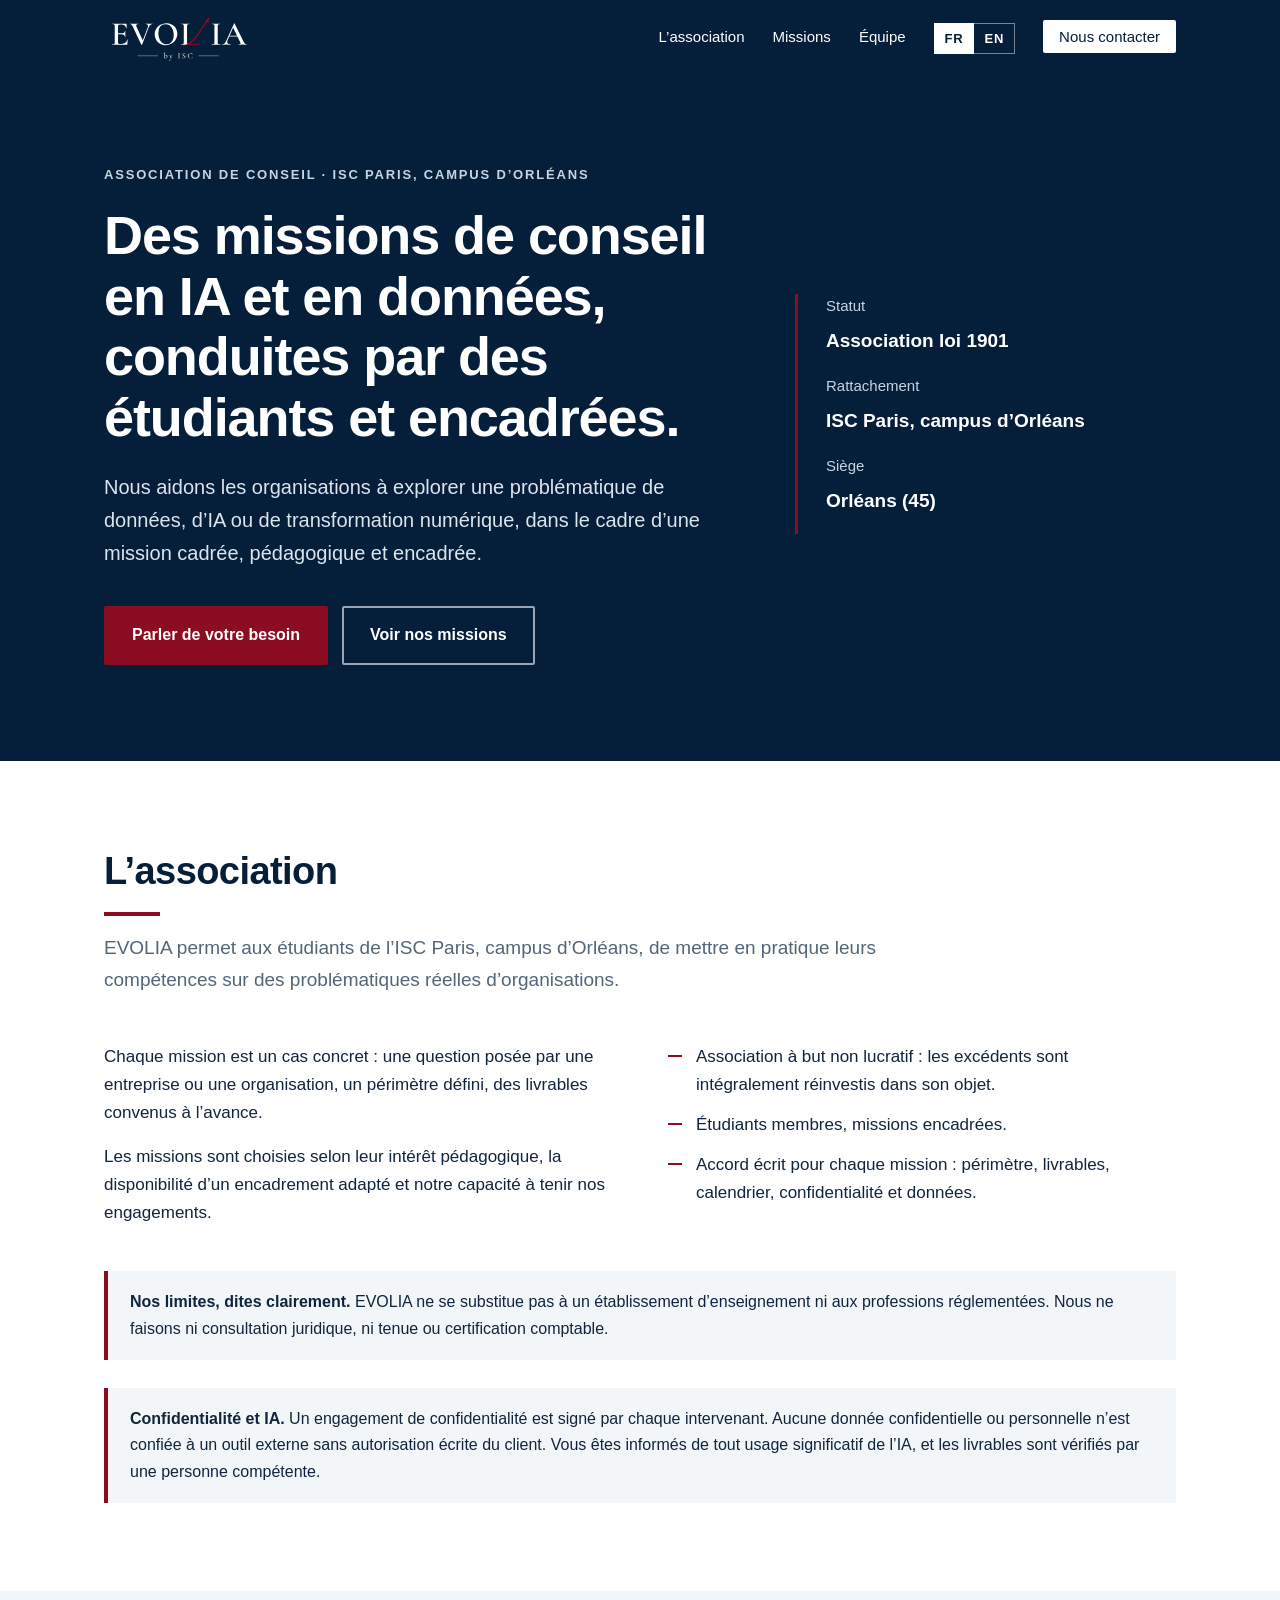
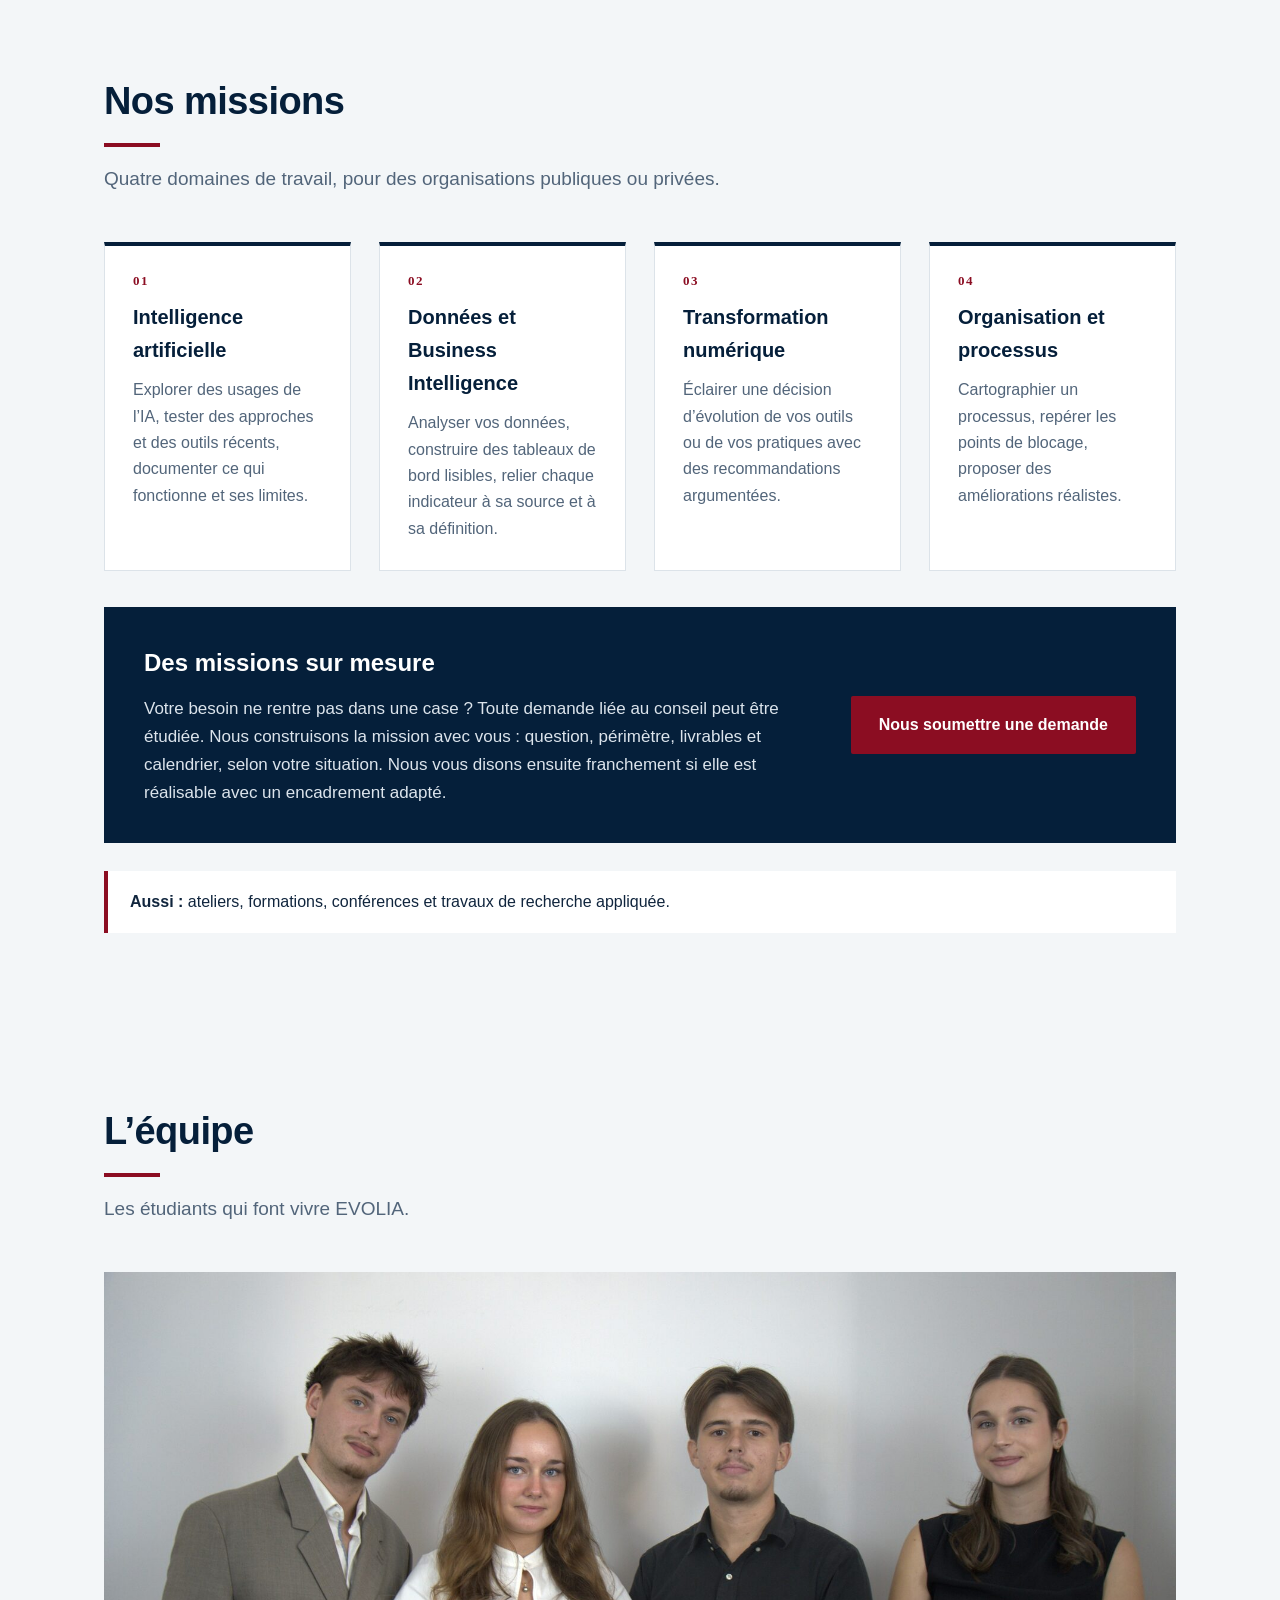
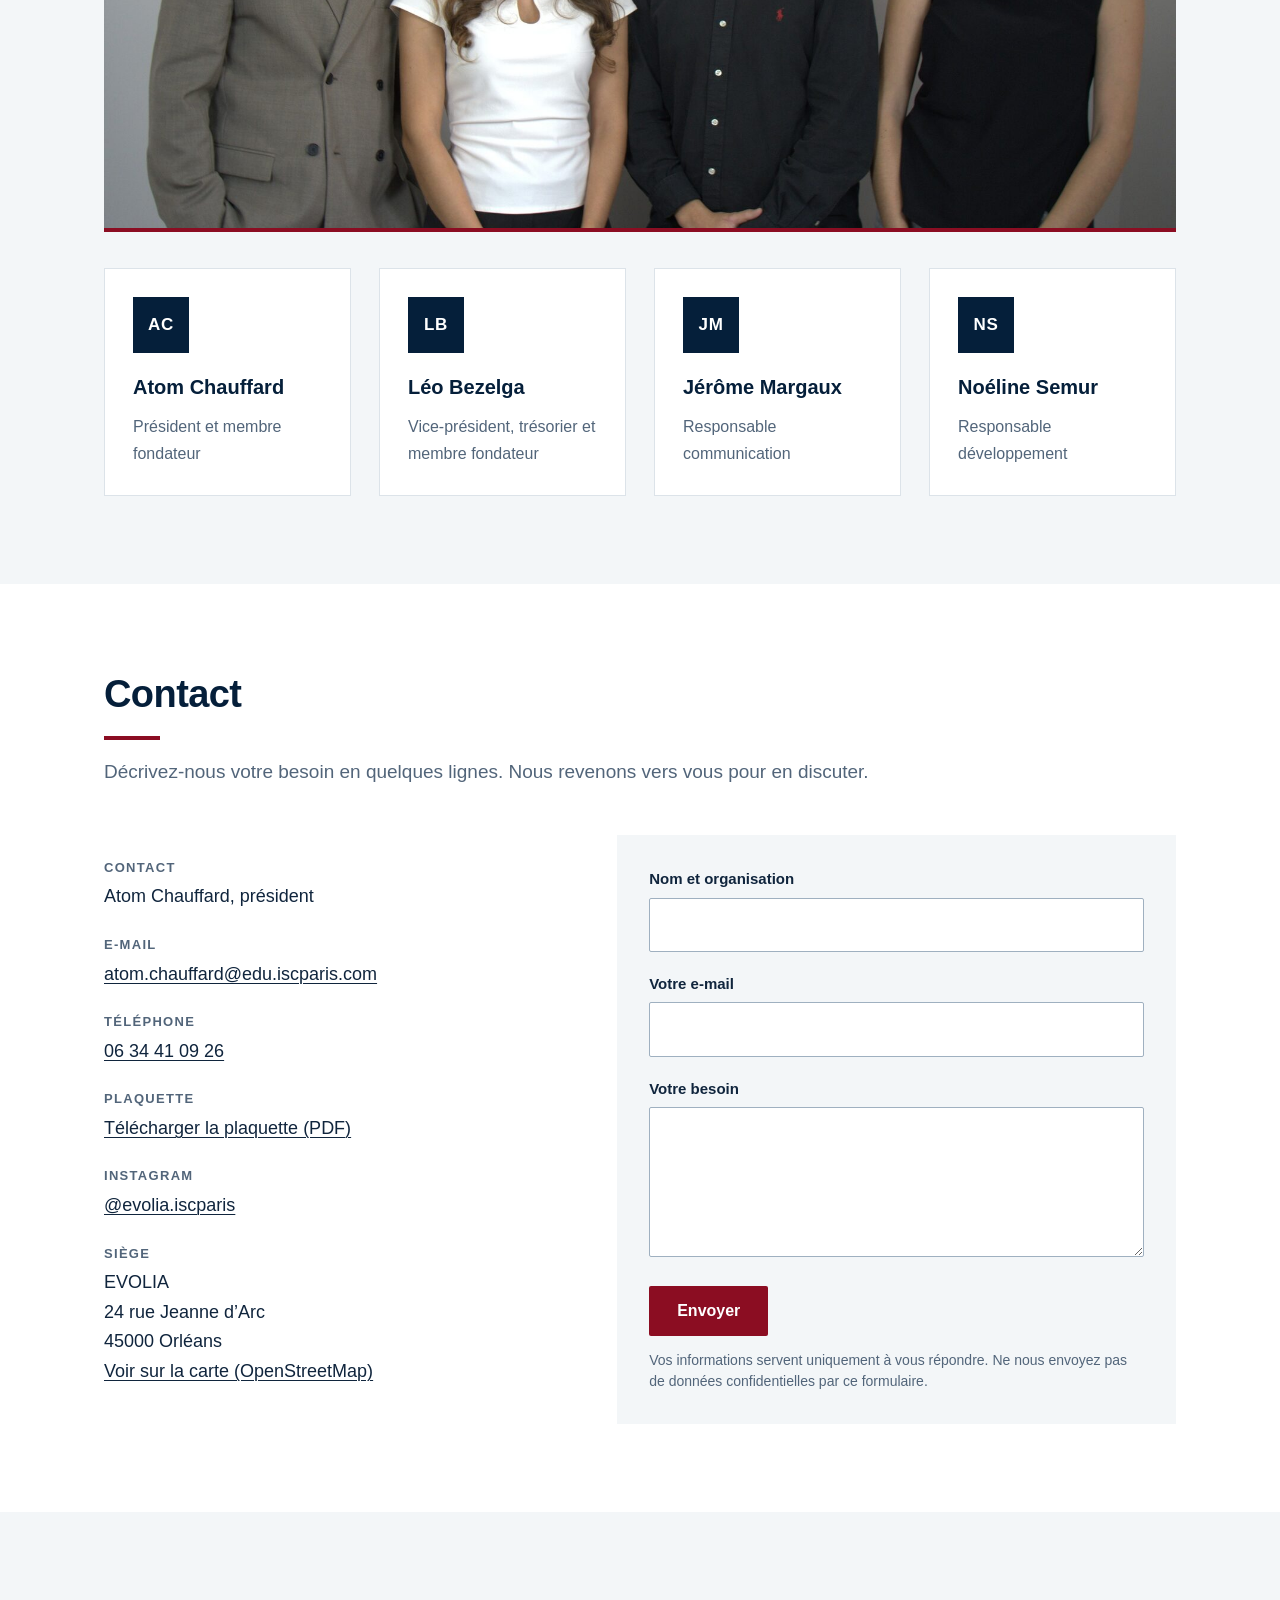
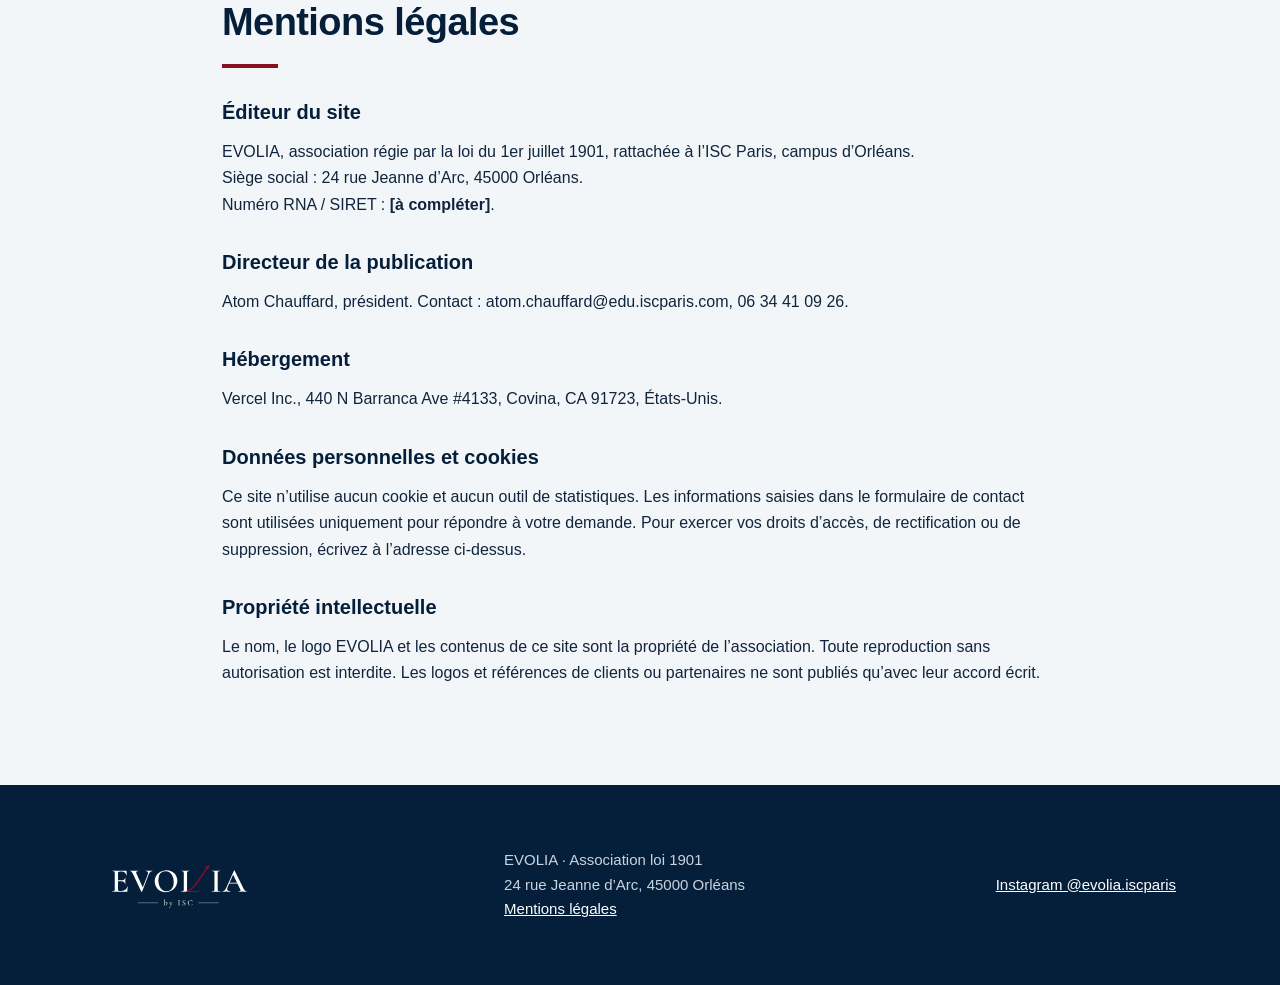
==== index.html @ 5d14e256 "Ajoute le site vitrine EVOLIA Co-Authored-By: Claude Sonnet 5.5 <noreply@anthropic.com> Claude-Sessi" ====
<!doctype html>
<html lang="fr">
<head>
<meta charset="utf-8">
<meta name="viewport" content="width=device-width,initial-scale=1">
<title>EVOLIA – Association de conseil étudiante, ISC Paris Orléans</title>
<meta name="description" content="EVOLIA est une association de l’ISC Paris, campus d’Orléans. Missions de conseil encadrées en intelligence artificielle, données, Business Intelligence et transformation numérique.">
<meta name="theme-color" content="#051F3A">
<meta property="og:title" content="EVOLIA – Conseil étudiant en IA et données">
<meta property="og:description" content="Des missions cadrées, pédagogiques et encadrées en IA, données et transformation numérique. ISC Paris, campus d’Orléans.">
<meta property="og:type" content="website">
<meta property="og:locale" content="fr_FR">
<meta property="og:image" content="assets/logo-evolia-fond-bleu.png">
<link rel="icon" href="assets/favicon.svg" type="image/svg+xml">
<link rel="preload" href="assets/fonts/InterVariable.woff2" as="font" type="font/woff2" crossorigin>
<link rel="stylesheet" href="style.css">
</head>
<body>
<a class="skip" href="#contenu">Aller au contenu</a>

<header class="top">
 <div class="wrap">
  <a href="#accueil" aria-label="EVOLIA, retour à l’accueil"><img src="assets/logo-evolia-fond-bleu.svg" alt="EVOLIA by ISC" width="114" height="54"></a>
  <button class="burger" aria-expanded="false" aria-controls="menu">Menu</button>
  <nav id="menu" aria-label="Navigation principale">
   <ul>
    <li><a href="#association"><span data-en="The association">L’association</span></a></li>
    <li><a href="#missions"><span data-en="Missions">Missions</span></a></li>
    <li><a href="#equipe"><span data-en="Team">Équipe</span></a></li>
    <li class="lang" role="group" aria-label="Langue / Language"><button type="button" data-lang="fr" aria-pressed="true">FR</button><button type="button" data-lang="en" aria-pressed="false">EN</button></li>
    <li><a href="#contact" class="cta"><span data-en="Contact us">Nous contacter</span></a></li>
   </ul>
  </nav>
 </div>
</header>

<main id="contenu">
<section class="hero" id="accueil">
 <div class="wrap">
  <div>
   <p class="eyebrow"><span data-en="Consulting association · ISC Paris, Orléans campus">Association de conseil · ISC Paris, campus d’Orléans</span></p>
   <h1><span data-en="Consulting missions in AI and data, carried out by supervised students.">Des missions de conseil en IA et en données, conduites par des étudiants et encadrées.</span></h1>
   <p class="lead"><span data-en="We help organisations explore a data, AI or digital transformation question through a clearly scoped, educational and supervised mission.">Nous aidons les organisations à explorer une problématique de données, d’IA ou de transformation numérique, dans le cadre d’une mission cadrée, pédagogique et encadrée.</span></p>
   <div class="btns">
    <a class="btn btn-r" href="#contact"><span data-en="Tell us about your need">Parler de votre besoin</span></a>
    <a class="btn btn-o" href="#missions"><span data-en="See our missions">Voir nos missions</span></a>
   </div>
  </div>
  <aside aria-label="En bref">
   <p><span data-en="Status">Statut</span></p><strong><span data-en="French non-profit (loi 1901)">Association loi 1901</span></strong>
   <p><span data-en="Affiliation">Rattachement</span></p><strong><span data-en="ISC Paris, Orléans campus">ISC Paris, campus d’Orléans</span></strong>
   <p><span data-en="Head office">Siège</span></p><strong><span data-en="Orléans, France">Orléans (45)</span></strong>
  </aside>
 </div>
</section>

<section id="association">
 <div class="wrap">
  <h2><span data-en="The association">L’association</span></h2>
  <p class="intro"><span data-en="EVOLIA lets students of ISC Paris, Orléans campus, put their skills to work on real organisational questions.">EVOLIA permet aux étudiants de l’ISC Paris, campus d’Orléans, de mettre en pratique leurs compétences sur des problématiques réelles d’organisations.</span></p>
  <div class="two">
   <div>
    <p><span data-en="Each mission is a real case: a question asked by a company or organisation, a defined scope, deliverables agreed in advance.">Chaque mission est un cas concret : une question posée par une entreprise ou une organisation, un périmètre défini, des livrables convenus à l’avance.</span></p>
    <p><span data-en="Missions are chosen for their educational value, the availability of suitable supervision and our ability to keep our commitments.">Les missions sont choisies selon leur intérêt pédagogique, la disponibilité d’un encadrement adapté et notre capacité à tenir nos engagements.</span></p>
   </div>
   <div>
    <ul class="check">
     <li><span data-en="Non-profit association: any surplus is fully reinvested in its purpose.">Association à but non lucratif : les excédents sont intégralement réinvestis dans son objet.</span></li>
     <li><span data-en="Student members, supervised missions.">Étudiants membres, missions encadrées.</span></li>
     <li><span data-en="A written agreement for each mission: scope, deliverables, schedule, confidentiality and data.">Accord écrit pour chaque mission : périmètre, livrables, calendrier, confidentialité et données.</span></li>
    </ul>
   </div>
  </div>
  <div class="note"><span data-en="&lt;strong&gt;Our limits, stated plainly.&lt;/strong&gt; EVOLIA does not replace an educational institution or any regulated profession. We provide no legal advice and no bookkeeping or accounting certification."><strong>Nos limites, dites clairement.</strong> EVOLIA ne se substitue pas à un établissement d’enseignement ni aux professions réglementées. Nous ne faisons ni consultation juridique, ni tenue ou certification comptable.</span></div>
  <div class="note"><span data-en="&lt;strong&gt;Confidentiality and AI.&lt;/strong&gt; Every team member signs a confidentiality agreement. No confidential or personal data is given to an external tool without the client’s written authorisation. You are told of any significant use of AI, and deliverables are checked by a competent person."><strong>Confidentialité et IA.</strong> Un engagement de confidentialité est signé par chaque intervenant. Aucune donnée confidentielle ou personnelle n’est confiée à un outil externe sans autorisation écrite du client. Vous êtes informés de tout usage significatif de l’IA, et les livrables sont vérifiés par une personne compétente.</span></div>
 </div>
</section>

<section class="pale" id="missions">
 <div class="wrap">
  <h2><span data-en="Our missions">Nos missions</span></h2>
  <p class="intro"><span data-en="Four areas of work, for public or private organisations.">Quatre domaines de travail, pour des organisations publiques ou privées.</span></p>
  <div class="cols">
   <article class="card"><span class="num">01</span><h3><span data-en="Artificial intelligence">Intelligence artificielle</span></h3><p><span data-en="Explore uses of AI, test recent approaches and tools, document what works and where its limits are.">Explorer des usages de l’IA, tester des approches et des outils récents, documenter ce qui fonctionne et ses limites.</span></p></article>
   <article class="card"><span class="num">02</span><h3><span data-en="Data and Business Intelligence">Données et Business Intelligence</span></h3><p><span data-en="Analyse your data, build readable dashboards, link each indicator to its source and definition.">Analyser vos données, construire des tableaux de bord lisibles, relier chaque indicateur à sa source et à sa définition.</span></p></article>
   <article class="card"><span class="num">03</span><h3><span data-en="Digital transformation">Transformation numérique</span></h3><p><span data-en="Inform a decision about changing your tools or practices with reasoned recommendations.">Éclairer une décision d’évolution de vos outils ou de vos pratiques avec des recommandations argumentées.</span></p></article>
   <article class="card"><span class="num">04</span><h3><span data-en="Organisation and processes">Organisation et processus</span></h3><p><span data-en="Map a process, spot bottlenecks, propose realistic improvements.">Cartographier un processus, repérer les points de blocage, proposer des améliorations réalistes.</span></p></article>
  </div>
  <div class="custom"><h3><span data-en="Tailor-made missions">Des missions sur mesure</span></h3><p><span data-en="Your need does not fit a category? Any consulting-related request can be considered. We build the mission with you: question, scope, deliverables and schedule, to suit your situation. We then tell you plainly whether it can be done with suitable supervision.">Votre besoin ne rentre pas dans une case ? Toute demande liée au conseil peut être étudiée. Nous construisons la mission avec vous : question, périmètre, livrables et calendrier, selon votre situation. Nous vous disons ensuite franchement si elle est réalisable avec un encadrement adapté.</span></p><a class="btn btn-r" href="#contact"><span data-en="Submit a request">Nous soumettre une demande</span></a></div>
  <div class="note"><span data-en="&lt;strong&gt;Also:&lt;/strong&gt; workshops, training, talks and applied research."><strong>Aussi :</strong> ateliers, formations, conférences et travaux de recherche appliquée.</span></div>
 </div>
</section>

<section class="pale" id="equipe">
 <div class="wrap">
  <h2><span data-en="The team">L’équipe</span></h2>
  <p class="intro"><span data-en="The students who run EVOLIA.">Les étudiants qui font vivre EVOLIA.</span></p>
  <figure class="photo"><img src="assets/equipe-evolia.jpg" width="1800" height="1202" loading="lazy" alt="Les quatre membres de l’équipe EVOLIA posant côte à côte devant un mur clair" data-alt-en="The four members of the EVOLIA team standing side by side in front of a light wall"></figure>
  <div class="team">
   <div class="person"><div class="ini" aria-hidden="true">AC</div><h3>Atom Chauffard</h3><p><span data-en="President and founding member">Président et membre fondateur</span></p></div>
   <div class="person"><div class="ini" aria-hidden="true">LB</div><h3>Léo Bezelga</h3><p><span data-en="Vice-president, treasurer and founding member">Vice-président, trésorier et membre fondateur</span></p></div>
   <div class="person"><div class="ini" aria-hidden="true">JM</div><h3>Jérôme Margaux</h3><p><span data-en="Head of communication">Responsable communication</span></p></div>
   <div class="person"><div class="ini" aria-hidden="true">NS</div><h3>Noéline Semur</h3><p><span data-en="Head of development">Responsable développement</span></p></div>
  </div>
 </div>
</section>

<section id="contact">
 <div class="wrap">
  <h2>Contact</h2>
  <p class="intro"><span data-en="Describe your need in a few lines. We will get back to you to discuss it.">Décrivez-nous votre besoin en quelques lignes. Nous revenons vers vous pour en discuter.</span></p>
  <div class="contact">
   <div>
    <dl class="coord">
     <dt>Contact</dt><dd><span data-en="Atom Chauffard, president">Atom Chauffard, président</span></dd>
     <dt><span data-en="Email">E-mail</span></dt><dd><a href="mailto:atom.chauffard@edu.iscparis.com">atom.chauffard@edu.iscparis.com</a></dd>
     <dt><span data-en="Phone">Téléphone</span></dt><dd><a href="tel:+33634410926">06 34 41 09 26</a></dd>
     <dt><span data-en="Brochure">Plaquette</span></dt><dd><a href="plaquette/EVOLIA_Plaquette_v01.pdf" class="pdf" download><span data-en="Download the brochure (PDF)">Télécharger la plaquette (PDF)</span></a></dd>
     <dt>Instagram</dt><dd><a href="https://www.instagram.com/evolia.iscparis" rel="noopener" target="_blank">@evolia.iscparis</a></dd>
     <dt><span data-en="Head office">Siège</span></dt><dd>EVOLIA<br>24 rue Jeanne d’Arc<br>45000 Orléans<br><a href="https://www.openstreetmap.org/search?query=24%20rue%20Jeanne%20d%27Arc%2C%2045000%20Orl%C3%A9ans" rel="noopener" target="_blank"><span data-en="See on the map (OpenStreetMap)">Voir sur la carte (OpenStreetMap)</span></a></dd>
    </dl>
   </div>
   <form id="form" action="mailto:atom.chauffard@edu.iscparis.com" method="post" enctype="text/plain">
    <label for="nom"><span data-en="Name and organisation">Nom et organisation</span></label>
    <input id="nom" name="nom" autocomplete="name" required>
    <label for="mail"><span data-en="Your email">Votre e-mail</span></label>
    <input id="mail" name="email" type="email" autocomplete="email" required>
    <label for="msg"><span data-en="Your need">Votre besoin</span></label>
    <textarea id="msg" name="message" required></textarea>
    <div class="hp" aria-hidden="true"><label>Ne pas remplir<input name="site" tabindex="-1" autocomplete="off"></label></div>
    <button class="btn btn-r" type="submit"><span data-en="Send">Envoyer</span></button>
    <small><span data-en="Your details are used only to reply to you. Please do not send confidential data through this form.">Vos informations servent uniquement à vous répondre. Ne nous envoyez pas de données confidentielles par ce formulaire.</span></small>
    <p class="ok" id="ok" role="status"><span data-en="Your email app opens with the message ready to send. If nothing opens, write to us at atom.chauffard@edu.iscparis.com.">Votre application de messagerie s’ouvre avec le message prêt à envoyer. Si rien ne s’ouvre, écrivez-nous à atom.chauffard@edu.iscparis.com.</span></p>
   </form>
  </div>
 </div>
</section>

<section class="pale" id="mentions">
 <div class="wrap legal">
  <h2><span data-en="Legal notice">Mentions légales</span></h2>
  <h3><span data-en="Site publisher">Éditeur du site</span></h3>
  <p><span data-en="EVOLIA, an association governed by the French law of 1 July 1901, affiliated with ISC Paris, Orléans campus.&lt;br&gt;Registered office: 24 rue Jeanne d’Arc, 45000 Orléans, France.&lt;br&gt;RNA / SIRET number: &lt;strong&gt;[to be completed]&lt;/strong&gt;.">EVOLIA, association régie par la loi du 1er juillet 1901, rattachée à l’ISC Paris, campus d’Orléans.<br>Siège social : 24 rue Jeanne d’Arc, 45000 Orléans.<br>Numéro RNA / SIRET : <strong>[à compléter]</strong>.</span></p>
  <h3><span data-en="Publication director">Directeur de la publication</span></h3>
  <p><span data-en="Atom Chauffard, president. Contact: atom.chauffard@edu.iscparis.com, +33 6 34 41 09 26.">Atom Chauffard, président. Contact : atom.chauffard@edu.iscparis.com, 06 34 41 09 26.</span></p>
  <h3><span data-en="Hosting">Hébergement</span></h3>
  <p><span data-en="Vercel Inc., 440 N Barranca Ave #4133, Covina, CA 91723, USA.">Vercel Inc., 440 N Barranca Ave #4133, Covina, CA 91723, États-Unis.</span></p>
  <h3><span data-en="Personal data and cookies">Données personnelles et cookies</span></h3>
  <p><span data-en="This site uses no cookies and no analytics. Information entered in the contact form is used only to answer your request. To exercise your rights of access, rectification or deletion, write to the address above.">Ce site n’utilise aucun cookie et aucun outil de statistiques. Les informations saisies dans le formulaire de contact sont utilisées uniquement pour répondre à votre demande. Pour exercer vos droits d’accès, de rectification ou de suppression, écrivez à l’adresse ci-dessus.</span></p>
  <h3><span data-en="Intellectual property">Propriété intellectuelle</span></h3>
  <p><span data-en="The EVOLIA name, logo and the content of this site belong to the association. Reproduction without permission is prohibited. Client or partner logos and references are published only with their written consent.">Le nom, le logo EVOLIA et les contenus de ce site sont la propriété de l’association. Toute reproduction sans autorisation est interdite. Les logos et références de clients ou partenaires ne sont publiés qu’avec leur accord écrit.</span></p>
 </div>
</section>
</main>

<footer>
 <div class="wrap">
  <img src="assets/logo-evolia-fond-bleu.svg" alt="EVOLIA by ISC" width="114" height="54">
  <p><span data-en="EVOLIA · Non-profit association (loi 1901)&lt;br&gt;24 rue Jeanne d’Arc, 45000 Orléans, France&lt;br&gt;&lt;a href=&quot;#mentions&quot;&gt;Legal notice&lt;/a&gt;">EVOLIA · Association loi 1901<br>24 rue Jeanne d’Arc, 45000 Orléans<br><a href="#mentions"><span data-en="Legal notice">Mentions légales</span></a></span></p>
  <p><a href="https://www.instagram.com/evolia.iscparis" rel="noopener" target="_blank">Instagram @evolia.iscparis</a></p>
 </div>
</footer>

<script>
(function(){
 var lang='fr';
 var T={fr:{title:'EVOLIA – Association de conseil étudiante, ISC Paris Orléans',desc:'EVOLIA est une association de l’ISC Paris, campus d’Orléans. Missions de conseil encadrées en intelligence artificielle, données, Business Intelligence et transformation numérique.',nav:'Navigation principale',home:'EVOLIA, retour à l’accueil',skip:'Aller au contenu'},
  en:{title:'EVOLIA – Student consulting association, ISC Paris Orléans',desc:'EVOLIA is an association of ISC Paris, Orléans campus. Supervised consulting missions in artificial intelligence, data, Business Intelligence and digital transformation.',nav:'Main navigation',home:'EVOLIA, back to top',skip:'Skip to content'}};
 function setLang(l){
  lang=l;
  document.documentElement.lang=l;
  document.querySelectorAll('[data-en]').forEach(function(el){
   if(el.dataset.fr===undefined)el.dataset.fr=el.innerHTML;
   el.innerHTML=l==='en'?el.dataset.en:el.dataset.fr;
  });
  document.querySelectorAll('img[data-alt-en]').forEach(function(im){if(im.dataset.altFr===undefined)im.dataset.altFr=im.alt;im.alt=l==='en'?im.dataset.altEn:im.dataset.altFr});
  var t=T[l];
  document.title=t.title;
  var m=document.querySelector('meta[name=description]');if(m)m.setAttribute('content',t.desc);
  document.getElementById('menu').setAttribute('aria-label',t.nav);
  document.querySelector('header.top > .wrap > a').setAttribute('aria-label',t.home);
  document.querySelector('.skip').textContent=t.skip;
  document.querySelectorAll('.lang button').forEach(function(x){x.setAttribute('aria-pressed',x.dataset.lang===l)});
  try{localStorage.setItem('evolia-lang',l)}catch(e){}
 }
 document.querySelector('.lang').addEventListener('click',function(e){var l=e.target.dataset&&e.target.dataset.lang;if(l)setLang(l)});
 var saved=null;try{saved=localStorage.getItem('evolia-lang')}catch(e){}
 if(saved==='en')setLang('en');
 var b=document.querySelector('.burger'),n=document.getElementById('menu');
 b.addEventListener('click',function(){var o=n.classList.toggle('open');b.setAttribute('aria-expanded',o)});
 n.addEventListener('click',function(e){if(e.target.tagName==='A'){n.classList.remove('open');b.setAttribute('aria-expanded','false')}});
 var f=document.getElementById('form');
 f.addEventListener('submit',function(e){
  e.preventDefault();
  if(f.site.value)return;
  var s=(lang==='en'?'Contact from the EVOLIA website – ':'Contact depuis le site EVOLIA – ')+f.nom.value;
  var body=f.message.value+'\n\n'+f.nom.value+'\n'+f.email.value;
  location.href='mailto:atom.chauffard@edu.iscparis.com?subject='+encodeURIComponent(s)+'&body='+encodeURIComponent(body);
  document.getElementById('ok').style.display='block';
 });
})();
</script>
</body>
</html>
---- style.css ----
@font-face{font-family:"Inter";src:url("assets/fonts/InterVariable.woff2") format("woff2");font-weight:100 900;font-display:swap}
:root{--nuit:#051F3A;--rouge:#8B0D22;--encre:#10253D;--ardoise:#52657A;--pale:#F3F6F8;--blanc:#fff;--max:1120px}
*{box-sizing:border-box}
html{scroll-behavior:smooth;scroll-padding-top:84px}
body{margin:0;font:400 17px/1.65 "Inter",Arial,Helvetica,sans-serif;color:var(--encre);background:var(--blanc)}
img{max-width:100%;display:block}
a{color:inherit}
.wrap{max-width:var(--max);margin:0 auto;padding:0 24px}
.skip{position:absolute;left:-999px;top:8px;background:var(--blanc);color:var(--nuit);padding:8px 14px;z-index:99}
.skip:focus{left:8px}
:focus-visible{outline:3px solid var(--rouge);outline-offset:3px}
/* header */
header.top{position:sticky;top:0;z-index:20;background:var(--nuit);color:var(--blanc)}
header.top .wrap{display:flex;align-items:center;justify-content:space-between;height:76px}
header.top img{height:54px;width:auto}
nav ul{display:flex;gap:28px;list-style:none;margin:0;padding:0}
nav a{text-decoration:none;font-size:15px;font-weight:500;padding:6px 0;border-bottom:2px solid transparent}
nav a:hover{border-color:var(--blanc)}
nav a.cta{background:var(--blanc);color:var(--nuit);padding:8px 16px;border-radius:2px;border:0}
nav a.cta:hover{background:var(--pale)}
.burger{display:none;background:none;border:1px solid rgba(255,255,255,.5);color:var(--blanc);padding:8px 12px;font:inherit;font-size:14px;cursor:pointer}
/* hero */
.hero{background:var(--nuit);color:var(--blanc);padding:88px 0 96px}
.hero .wrap{display:grid;grid-template-columns:1.25fr .75fr;gap:56px;align-items:center}
.eyebrow{font-size:13px;font-weight:600;letter-spacing:.14em;text-transform:uppercase;color:#C9D4E0;margin:0 0 20px}
h1{font-size:clamp(34px,5vw,54px);line-height:1.12;margin:0 0 24px;font-weight:700;letter-spacing:-.02em}
.hero p.lead{font-size:20px;color:#DCE4EC;max-width:36em;margin:0 0 36px}
.btns{display:flex;gap:14px;flex-wrap:wrap}
.btn{display:inline-block;padding:14px 26px;font-weight:600;text-decoration:none;border-radius:2px;border:2px solid transparent;font-size:16px;cursor:pointer;font-family:inherit}
.btn-r{background:var(--rouge);color:var(--blanc)}
.btn-r:hover{background:#6F0A1B}
.btn-o{border-color:rgba(255,255,255,.6);color:var(--blanc)}
.btn-o:hover{background:rgba(255,255,255,.1)}
.hero aside{border-left:3px solid var(--rouge);padding-left:28px}
.hero aside p{margin:0 0 6px;color:#C9D4E0;font-size:15px}
.hero aside strong{display:block;font-size:19px;font-weight:600;margin-bottom:18px;color:var(--blanc)}
/* sections */
section{padding:88px 0}
section.pale{background:var(--pale)}
h2{font-size:clamp(28px,3.6vw,38px);line-height:1.2;margin:0 0 16px;color:var(--nuit);letter-spacing:-.015em}
h2::after{content:"";display:block;width:56px;height:4px;background:var(--rouge);margin-top:18px}
.intro{max-width:44em;color:var(--ardoise);font-size:19px;margin:0 0 48px}
h3{font-size:20px;margin:0 0 10px;color:var(--nuit)}
.cols{display:grid;grid-template-columns:repeat(auto-fit,minmax(250px,1fr));gap:28px}
.card{background:var(--blanc);border:1px solid #DCE3E9;border-top:4px solid var(--nuit);padding:28px}
.card p{margin:0;color:var(--ardoise);font-size:16px}
.num{font:600 13px/1 "Inter";letter-spacing:.12em;color:var(--rouge);margin-bottom:14px;display:block}
.two{display:grid;grid-template-columns:1fr 1fr;gap:56px}
.two p{margin:0 0 16px}
ul.check{list-style:none;padding:0;margin:0}
ul.check li{padding:0 0 12px 28px;position:relative}
ul.check li::before{content:"";position:absolute;left:0;top:.7em;width:14px;height:2px;background:var(--rouge)}
.note{border-left:4px solid var(--rouge);background:var(--pale);padding:18px 22px;margin-top:28px;font-size:16px}
section.pale .note{background:var(--blanc)}
/* méthode */
ol.steps{list-style:none;counter-reset:s;margin:0;padding:0;display:grid;grid-template-columns:repeat(auto-fit,minmax(220px,1fr));gap:0;border-top:2px solid var(--nuit)}
ol.steps li{counter-increment:s;padding:26px 24px 8px 0}
ol.steps li::before{content:"0" counter(s);display:block;font-weight:700;font-size:15px;color:var(--rouge);margin-bottom:10px}
ol.steps p{margin:0;color:var(--ardoise);font-size:16px}
/* équipe */
.team{display:grid;grid-template-columns:repeat(auto-fit,minmax(220px,1fr));gap:28px}
.person{border:1px solid #DCE3E9;background:var(--blanc);padding:28px}
.person .ini{width:56px;height:56px;background:var(--nuit);color:var(--blanc);display:grid;place-items:center;font-weight:600;letter-spacing:.04em;margin-bottom:18px}
.person p{margin:0;color:var(--ardoise);font-size:16px}
/* contact */
.contact{display:grid;grid-template-columns:.9fr 1.1fr;gap:56px}
dl.coord{margin:0}
dl.coord dt{font-size:13px;font-weight:600;letter-spacing:.1em;text-transform:uppercase;color:var(--ardoise);margin-top:22px}
dl.coord dd{margin:4px 0 0;font-size:18px}
dl.coord a{text-decoration-thickness:1px;text-underline-offset:3px}
form{background:var(--pale);padding:32px}
label{display:block;font-weight:600;font-size:15px;margin:0 0 6px}
input,textarea{width:100%;font:inherit;padding:12px 14px;border:1px solid #9FB0C0;border-radius:2px;background:var(--blanc);color:var(--encre);margin-bottom:20px}
textarea{min-height:150px;resize:vertical}
.hp{position:absolute;left:-9999px}
form small{display:block;color:var(--ardoise);font-size:14px;margin-top:14px;line-height:1.5}
.ok{display:none;margin-top:16px;padding:14px 18px;border-left:4px solid var(--nuit);background:var(--blanc)}
/* footer */
footer{background:var(--nuit);color:#C9D4E0;padding:48px 0;font-size:15px}
footer .wrap{display:flex;gap:32px;justify-content:space-between;flex-wrap:wrap;align-items:center}
footer img{height:54px;width:auto}
footer a{color:var(--blanc)}
/* mentions */
.legal{max-width:52em}
.legal h3{margin-top:28px}
.legal p{margin:0 0 10px;color:var(--encre);font-size:16px}
@media (max-width:860px){
 .hero .wrap,.two,.contact{grid-template-columns:1fr;gap:36px}
 .burger{display:block}
 nav{position:absolute;left:0;right:0;top:76px;background:var(--nuit);display:none;padding:12px 24px 24px}
 nav.open{display:block}
 nav ul{flex-direction:column;gap:6px}
 nav a{display:block;padding:10px 0}
 section{padding:64px 0}.hero{padding:56px 0 64px}
}
@media (prefers-reduced-motion:reduce){html{scroll-behavior:auto}}

.lang{display:flex;align-items:center}
.lang button{background:none;border:1px solid rgba(255,255,255,.45);color:var(--blanc);font:600 13px/1 "Inter",Arial,sans-serif;padding:8px 10px;cursor:pointer;letter-spacing:.06em}
.lang button+button{border-left:0}
.lang button[aria-pressed="true"]{background:var(--blanc);color:var(--nuit)}
@media (max-width:860px){.lang{padding:10px 0}}

.photo{margin:0 0 36px}.photo img{width:100%;height:auto;max-height:560px;object-fit:cover;object-position:center 30%;border-bottom:4px solid var(--rouge)}

.custom{margin-top:36px;background:var(--nuit);color:var(--blanc);padding:36px 40px;display:grid;grid-template-columns:1fr auto;gap:12px 40px;align-items:center}
.custom h3{color:var(--blanc);font-size:24px;margin:0;grid-column:1}
.custom p{margin:0;color:#DCE4EC;grid-column:1;max-width:46em}
.custom .btn{grid-column:2;grid-row:1 / span 2}
@media (max-width:860px){.custom{grid-template-columns:1fr;padding:28px 22px}.custom .btn{grid-column:1;grid-row:auto;justify-self:start}}

@media (min-width:1000px){#missions .cols{grid-template-columns:repeat(4,1fr)}}
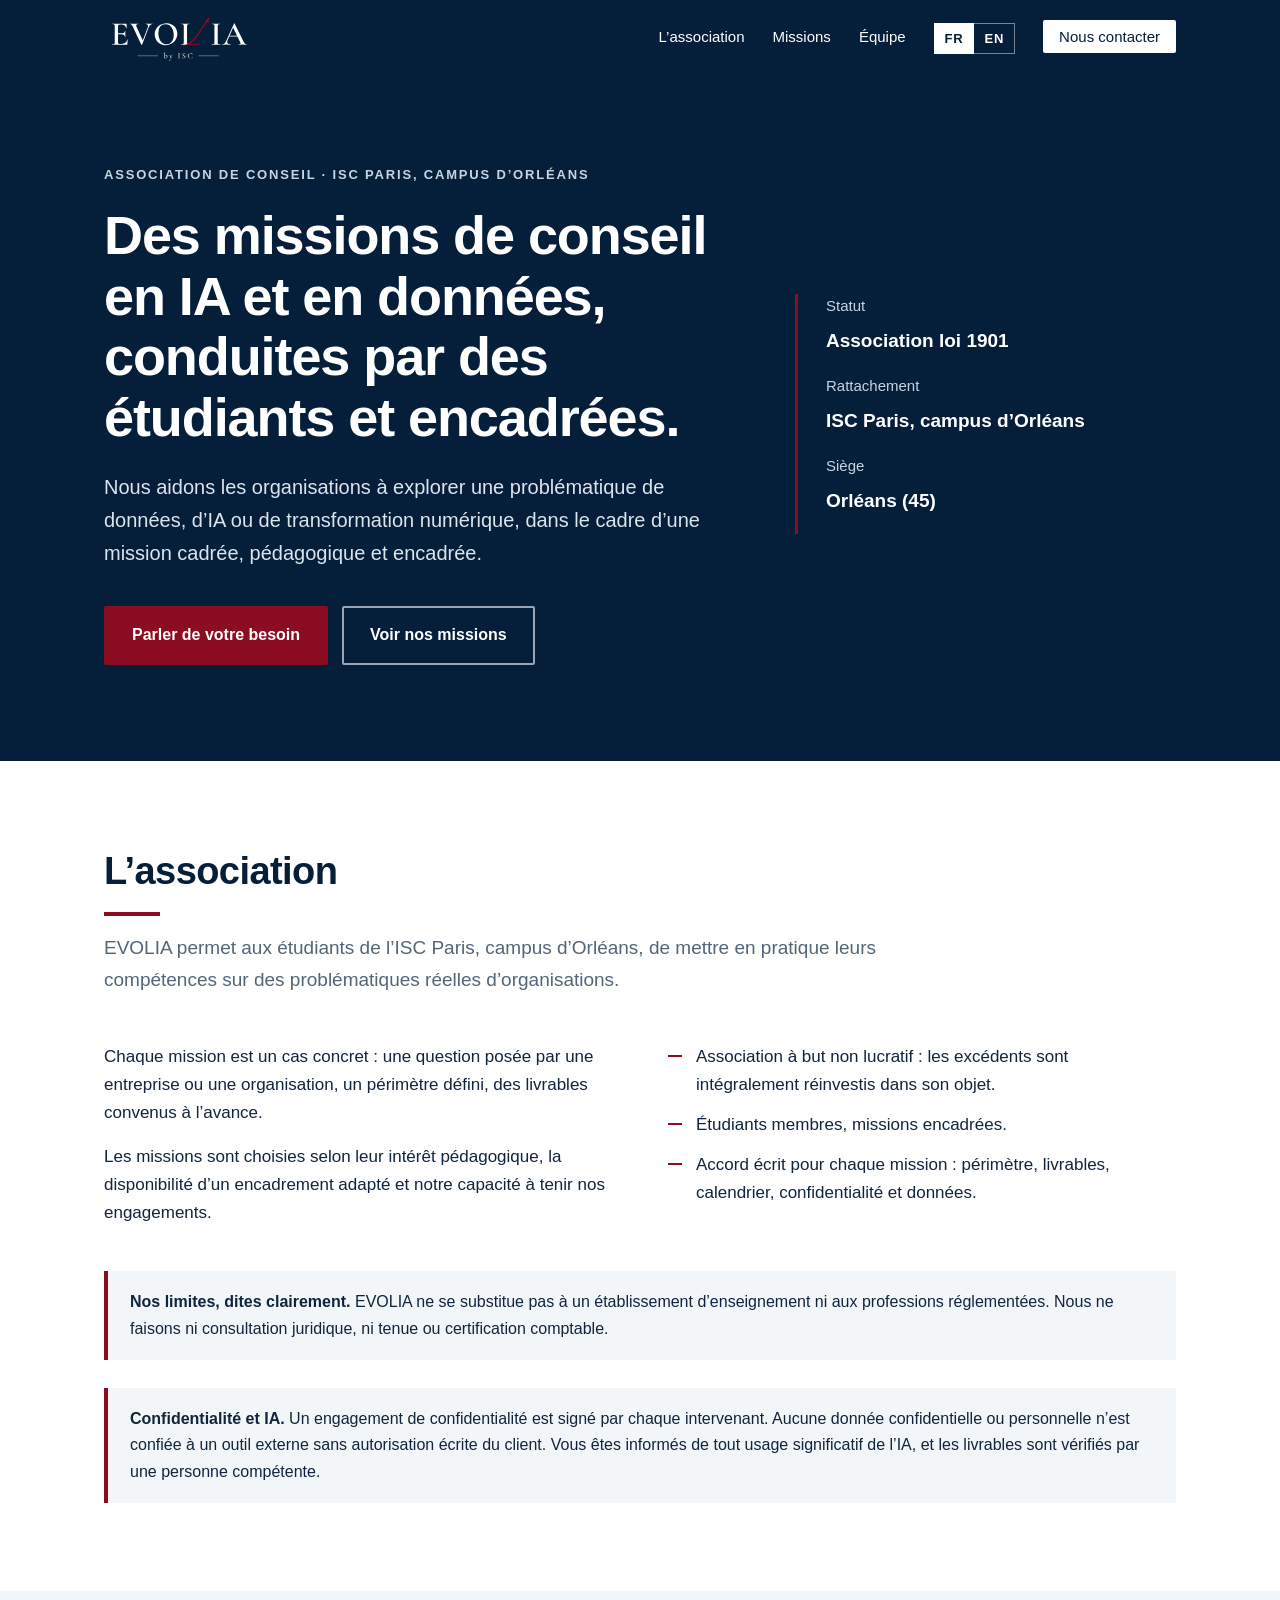
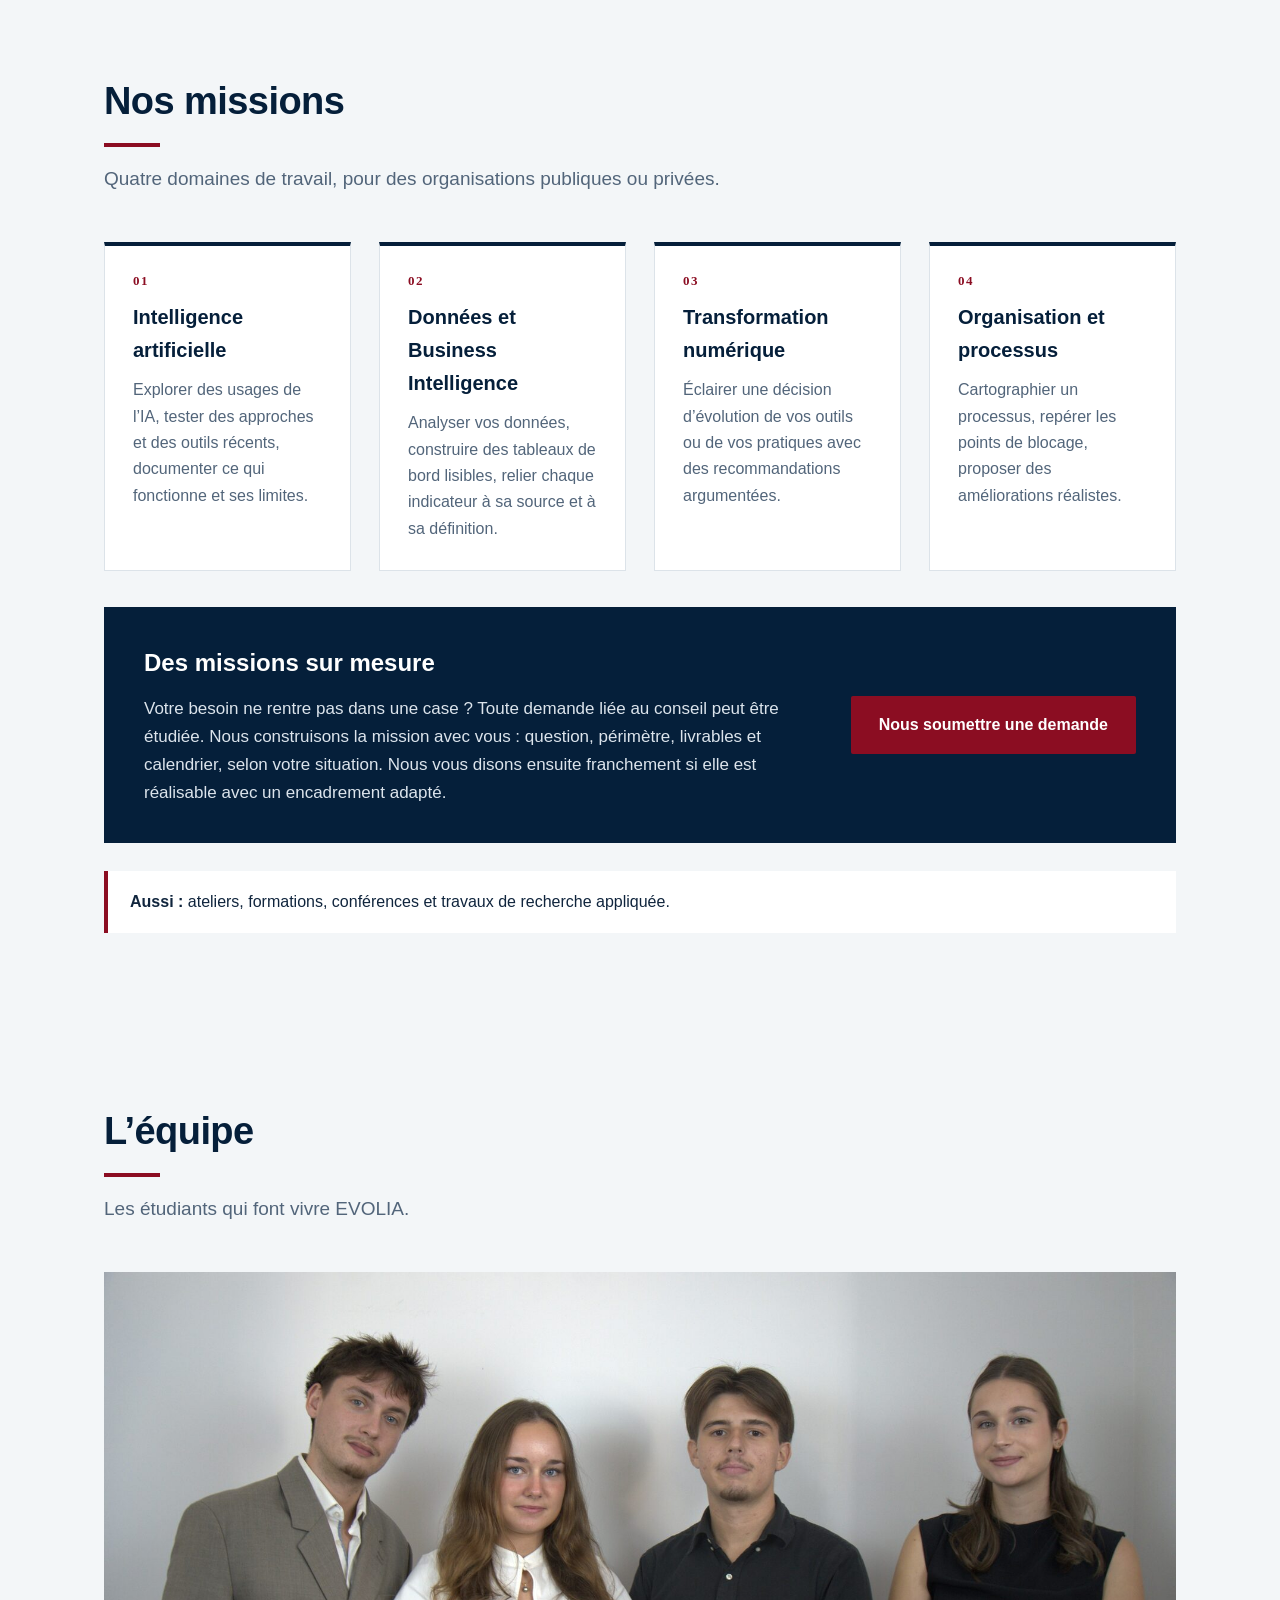
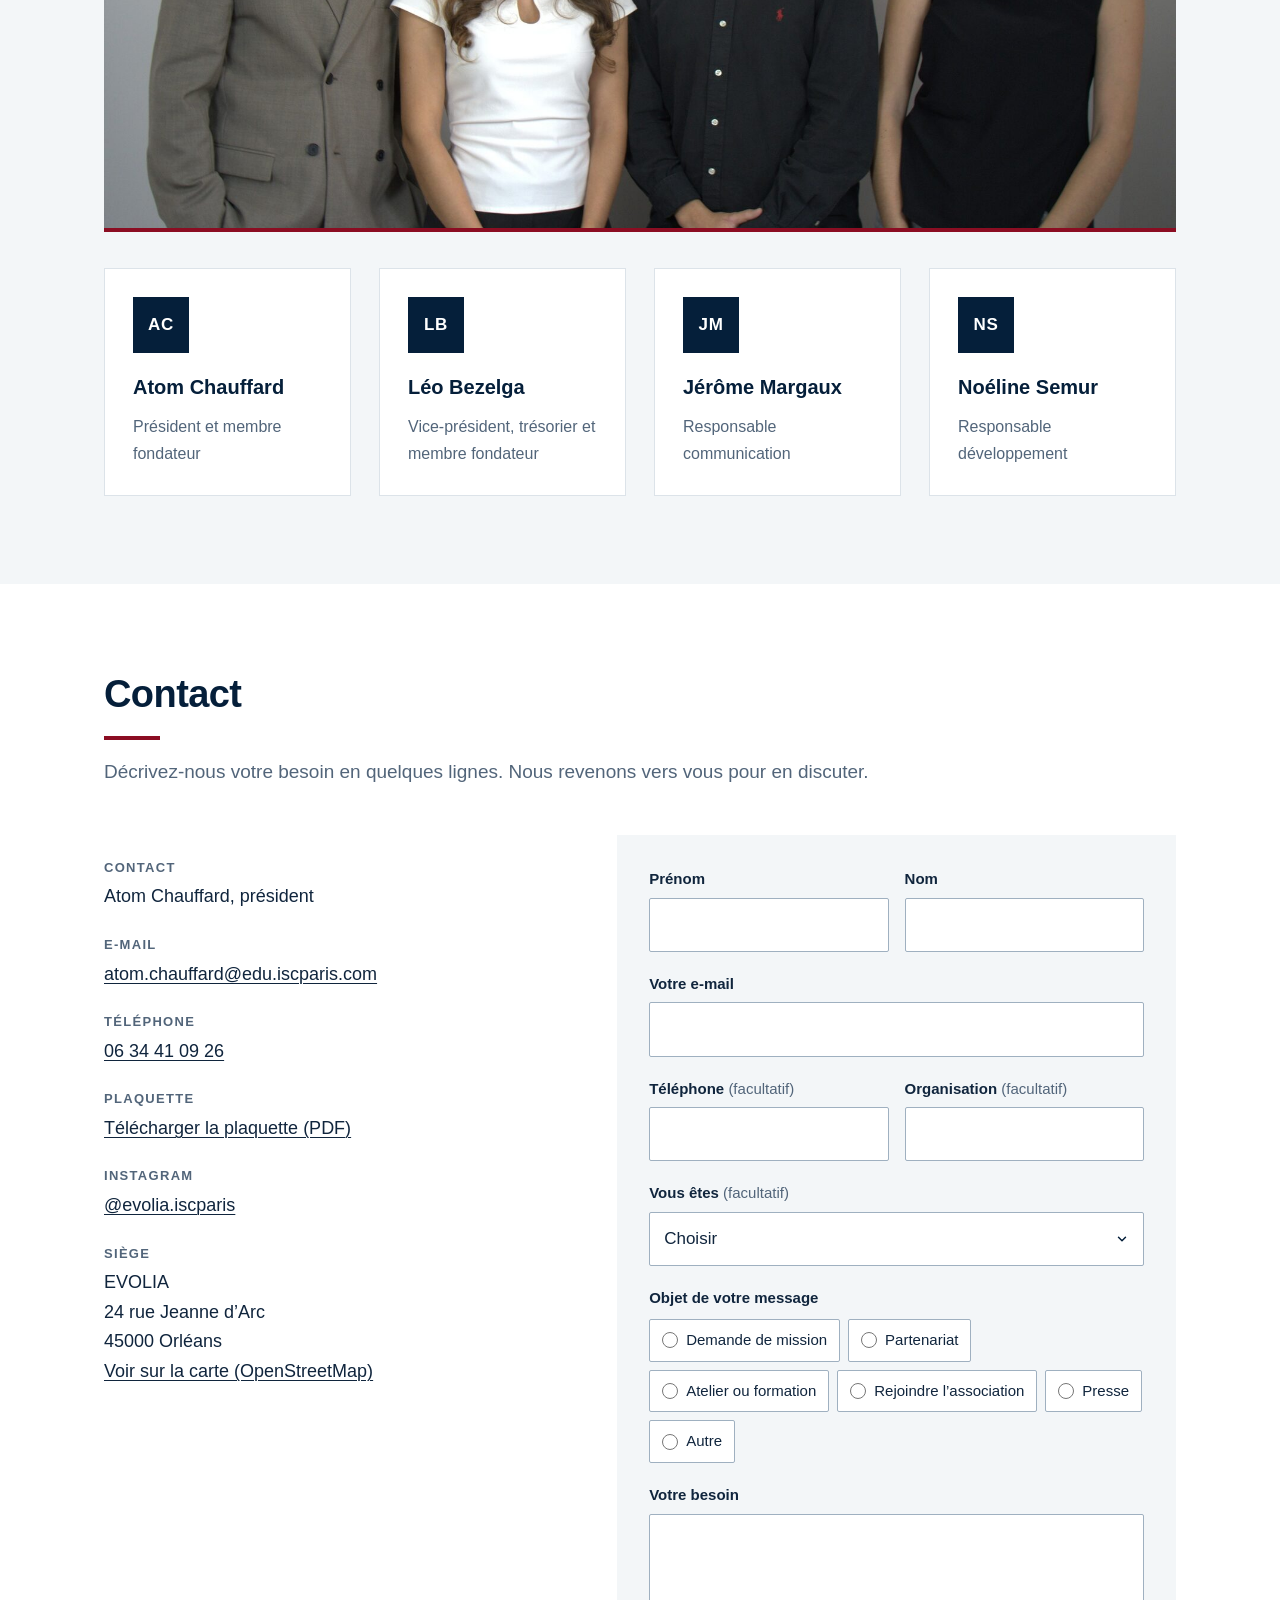
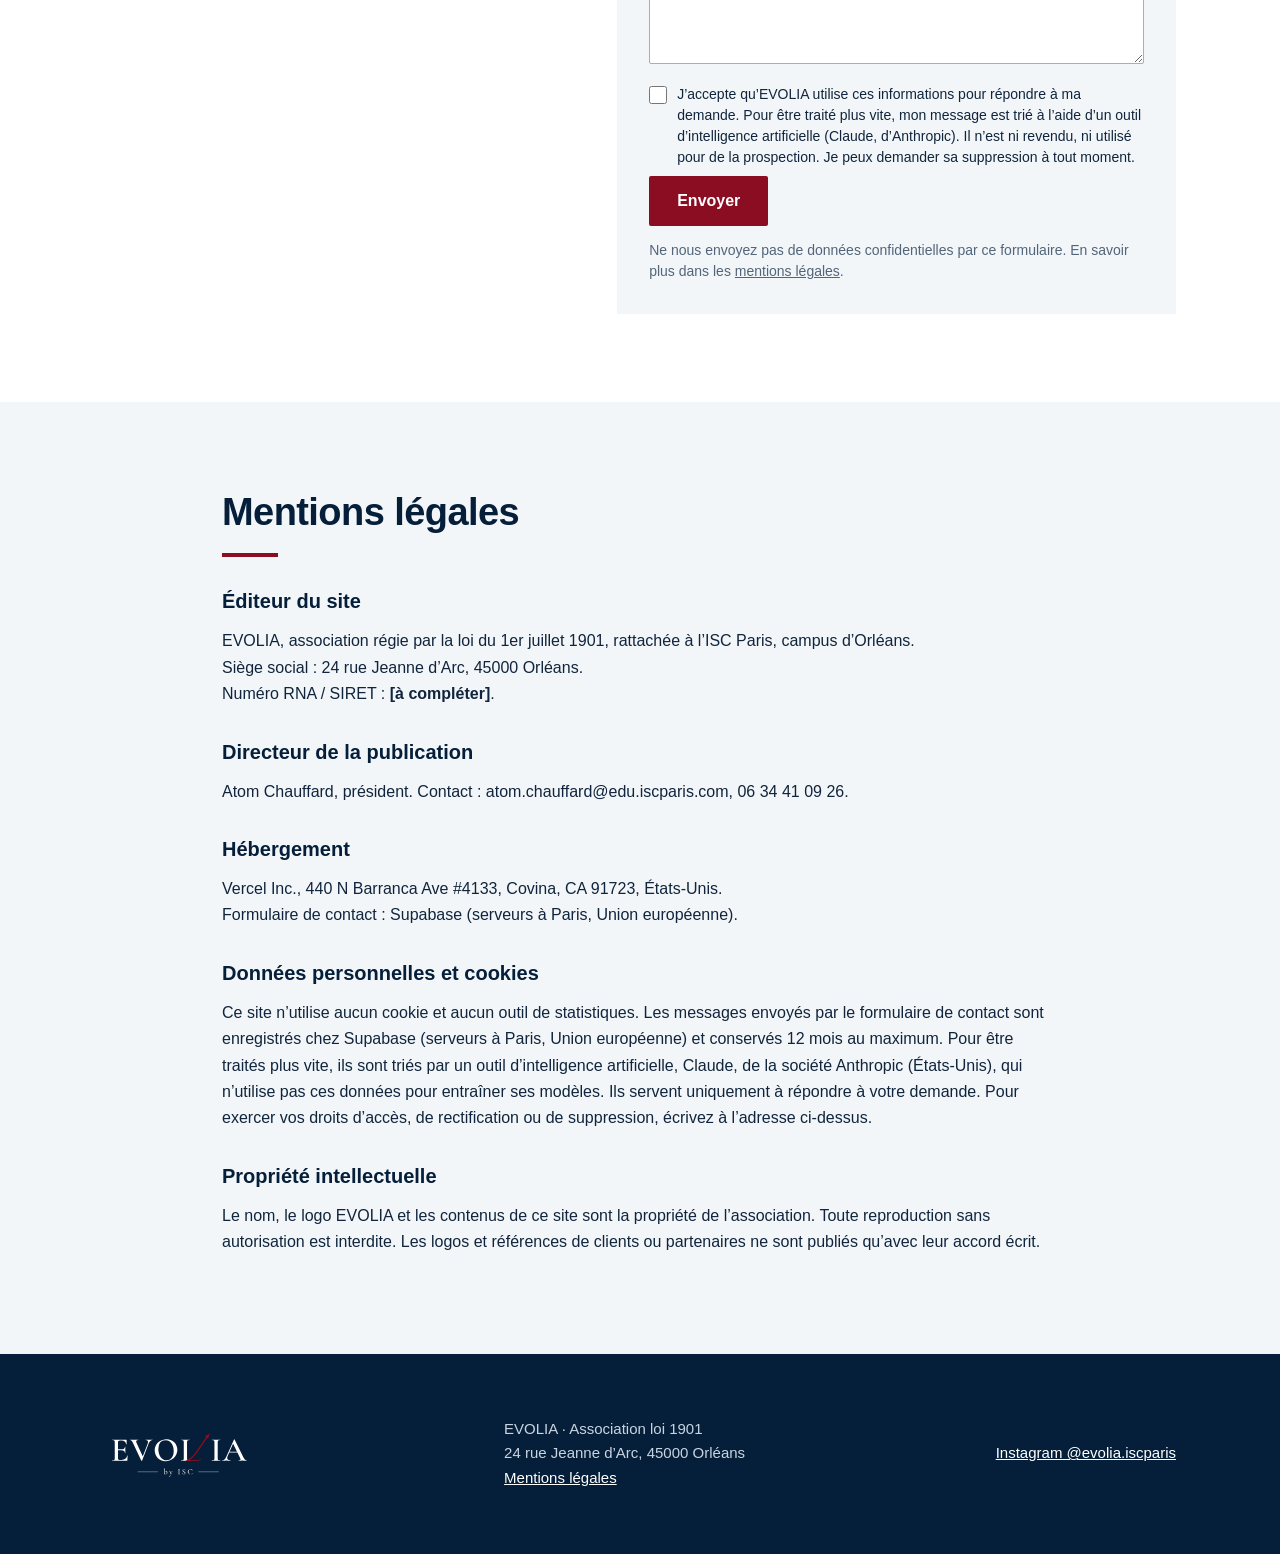
==== commit 17143338: "Formulaire de contact relié à un agent IA de tri - Formulaire enrichi (prénom, nom, téléphone, organ" ====
--- a/index.html
+++ b/index.html
@@ -120,17 +120,52 @@
      <dt><span data-en="Head office">Siège</span></dt><dd>EVOLIA<br>24 rue Jeanne d’Arc<br>45000 Orléans<br><a href="https://www.openstreetmap.org/search?query=24%20rue%20Jeanne%20d%27Arc%2C%2045000%20Orl%C3%A9ans" rel="noopener" target="_blank"><span data-en="See on the map (OpenStreetMap)">Voir sur la carte (OpenStreetMap)</span></a></dd>
     </dl>
    </div>
-   <form id="form" action="mailto:atom.chauffard@edu.iscparis.com" method="post" enctype="text/plain">
-    <label for="nom"><span data-en="Name and organisation">Nom et organisation</span></label>
-    <input id="nom" name="nom" autocomplete="name" required>
+   <form id="form" novalidate>
+    <div class="duo">
+     <div><label for="prenom"><span data-en="First name">Prénom</span></label>
+      <input id="prenom" name="prenom" autocomplete="given-name" maxlength="80" required><p class="err" id="err-prenom"></p></div>
+     <div><label for="nom"><span data-en="Last name">Nom</span></label>
+      <input id="nom" name="nom" autocomplete="family-name" maxlength="80" required><p class="err" id="err-nom"></p></div>
+    </div>
     <label for="mail"><span data-en="Your email">Votre e-mail</span></label>
-    <input id="mail" name="email" type="email" autocomplete="email" required>
+    <input id="mail" name="email" type="email" autocomplete="email" maxlength="200" required><p class="err" id="err-mail"></p>
+    <div class="duo">
+     <div><label for="tel"><span data-en="Phone &lt;span class=&quot;fac&quot;&gt;(optional)&lt;/span&gt;">Téléphone <span class="fac">(facultatif)</span></span></label>
+      <input id="tel" name="telephone" type="tel" autocomplete="tel" inputmode="tel" maxlength="40" pattern="[0-9 +.\(\)\-]{6,}"><p class="err" id="err-tel"></p></div>
+     <div><label for="orga"><span data-en="Organisation &lt;span class=&quot;fac&quot;&gt;(optional)&lt;/span&gt;">Organisation <span class="fac">(facultatif)</span></span></label>
+      <input id="orga" name="organisation" autocomplete="organization" maxlength="160"></div>
+    </div>
+    <label for="profil"><span data-en="You are &lt;span class=&quot;fac&quot;&gt;(optional)&lt;/span&gt;">Vous êtes <span class="fac">(facultatif)</span></span></label>
+    <select id="profil" name="profil">
+     <option value="" data-en="Choose">Choisir</option>
+     <option value="Entreprise" data-en="A company">Une entreprise</option>
+     <option value="Association" data-en="An association">Une association</option>
+     <option value="Collectivité ou administration" data-en="A local authority or public body">Une collectivité ou une administration</option>
+     <option value="Établissement d'enseignement" data-en="A school or university">Un établissement d’enseignement</option>
+     <option value="Étudiant" data-en="A student">Un étudiant</option>
+     <option value="Particulier" data-en="An individual">Un particulier</option>
+     <option value="Autre" data-en="Other">Autre</option>
+    </select>
+    <fieldset class="objet" aria-describedby="err-objet">
+     <legend><span data-en="Subject">Objet de votre message</span></legend>
+     <div class="puces">
+      <label class="puce"><input type="radio" name="objet" value="Demande de mission"><span data-en="Mission request">Demande de mission</span></label>
+      <label class="puce"><input type="radio" name="objet" value="Partenariat"><span data-en="Partnership">Partenariat</span></label>
+      <label class="puce"><input type="radio" name="objet" value="Atelier ou formation"><span data-en="Workshop or training">Atelier ou formation</span></label>
+      <label class="puce"><input type="radio" name="objet" value="Rejoindre l'association"><span data-en="Join the association">Rejoindre l’association</span></label>
+      <label class="puce"><input type="radio" name="objet" value="Presse"><span data-en="Press">Presse</span></label>
+      <label class="puce"><input type="radio" name="objet" value="Autre"><span data-en="Other">Autre</span></label>
+     </div>
+     <p class="err" id="err-objet"></p>
+    </fieldset>
     <label for="msg"><span data-en="Your need">Votre besoin</span></label>
-    <textarea id="msg" name="message" required></textarea>
+    <textarea id="msg" name="message" minlength="20" maxlength="5000" required></textarea><p class="err" id="err-msg"></p>
+    <label class="accord" for="accord"><input type="checkbox" id="accord" name="consentement" required><span data-en="I agree that EVOLIA uses this information to answer my request. To be handled faster, my message is sorted with an artificial intelligence tool (Claude, by Anthropic). It is never sold or used for marketing. I can ask for its deletion at any time.">J’accepte qu’EVOLIA utilise ces informations pour répondre à ma demande. Pour être traité plus vite, mon message est trié à l’aide d’un outil d’intelligence artificielle (Claude, d’Anthropic). Il n’est ni revendu, ni utilisé pour de la prospection. Je peux demander sa suppression à tout moment.</span></label>
+    <p class="err" id="err-accord"></p>
     <div class="hp" aria-hidden="true"><label>Ne pas remplir<input name="site" tabindex="-1" autocomplete="off"></label></div>
-    <button class="btn btn-r" type="submit"><span data-en="Send">Envoyer</span></button>
-    <small><span data-en="Your details are used only to reply to you. Please do not send confidential data through this form.">Vos informations servent uniquement à vous répondre. Ne nous envoyez pas de données confidentielles par ce formulaire.</span></small>
-    <p class="ok" id="ok" role="status"><span data-en="Your email app opens with the message ready to send. If nothing opens, write to us at atom.chauffard@edu.iscparis.com.">Votre application de messagerie s’ouvre avec le message prêt à envoyer. Si rien ne s’ouvre, écrivez-nous à atom.chauffard@edu.iscparis.com.</span></p>
+    <button class="btn btn-r" type="submit" id="envoyer"><span data-en="Send">Envoyer</span></button>
+    <small><span data-en="Please do not send confidential data through this form. More in the &lt;a href=&quot;#mentions&quot;&gt;legal notice&lt;/a&gt;.">Ne nous envoyez pas de données confidentielles par ce formulaire. En savoir plus dans les <a href="#mentions">mentions légales</a>.</span></small>
+    <p class="ok" id="ok" role="status"></p>
    </form>
   </div>
  </div>
@@ -144,9 +179,9 @@
   <h3><span data-en="Publication director">Directeur de la publication</span></h3>
   <p><span data-en="Atom Chauffard, president. Contact: atom.chauffard@edu.iscparis.com, +33 6 34 41 09 26.">Atom Chauffard, président. Contact : atom.chauffard@edu.iscparis.com, 06 34 41 09 26.</span></p>
   <h3><span data-en="Hosting">Hébergement</span></h3>
-  <p><span data-en="Vercel Inc., 440 N Barranca Ave #4133, Covina, CA 91723, USA.">Vercel Inc., 440 N Barranca Ave #4133, Covina, CA 91723, États-Unis.</span></p>
+  <p><span data-en="Vercel Inc., 440 N Barranca Ave #4133, Covina, CA 91723, USA.&lt;br&gt;Contact form: Supabase (servers in Paris, European Union).">Vercel Inc., 440 N Barranca Ave #4133, Covina, CA 91723, États-Unis.<br>Formulaire de contact : Supabase (serveurs à Paris, Union européenne).</span></p>
   <h3><span data-en="Personal data and cookies">Données personnelles et cookies</span></h3>
-  <p><span data-en="This site uses no cookies and no analytics. Information entered in the contact form is used only to answer your request. To exercise your rights of access, rectification or deletion, write to the address above.">Ce site n’utilise aucun cookie et aucun outil de statistiques. Les informations saisies dans le formulaire de contact sont utilisées uniquement pour répondre à votre demande. Pour exercer vos droits d’accès, de rectification ou de suppression, écrivez à l’adresse ci-dessus.</span></p>
+  <p><span data-en="This site uses no cookies and no analytics. Messages sent through the contact form are stored by Supabase (servers in Paris, European Union) and kept for 12 months at most. To be handled faster, they are sorted by an artificial intelligence tool, Claude, from Anthropic (United States), which does not use this data to train its models. They are used only to answer your request. To exercise your rights of access, rectification or deletion, write to the address above.">Ce site n’utilise aucun cookie et aucun outil de statistiques. Les messages envoyés par le formulaire de contact sont enregistrés chez Supabase (serveurs à Paris, Union européenne) et conservés 12 mois au maximum. Pour être traités plus vite, ils sont triés par un outil d’intelligence artificielle, Claude, de la société Anthropic (États-Unis), qui n’utilise pas ces données pour entraîner ses modèles. Ils servent uniquement à répondre à votre demande. Pour exercer vos droits d’accès, de rectification ou de suppression, écrivez à l’adresse ci-dessus.</span></p>
   <h3><span data-en="Intellectual property">Propriété intellectuelle</span></h3>
   <p><span data-en="The EVOLIA name, logo and the content of this site belong to the association. Reproduction without permission is prohibited. Client or partner logos and references are published only with their written consent.">Le nom, le logo EVOLIA et les contenus de ce site sont la propriété de l’association. Toute reproduction sans autorisation est interdite. Les logos et références de clients ou partenaires ne sont publiés qu’avec leur accord écrit.</span></p>
  </div>
@@ -189,14 +224,79 @@
  var b=document.querySelector('.burger'),n=document.getElementById('menu');
  b.addEventListener('click',function(){var o=n.classList.toggle('open');b.setAttribute('aria-expanded',o)});
  n.addEventListener('click',function(e){if(e.target.tagName==='A'){n.classList.remove('open');b.setAttribute('aria-expanded','false')}});
- var f=document.getElementById('form');
+ // Formulaire de contact : envoi au serveur Supabase, qui enregistre le message et le fait trier par l'agent IA.
+ // En cas d'échec, le visiteur peut toujours nous écrire par sa messagerie.
+ var API='https://REF_PROJET.supabase.co/functions/v1/contact';
+ var MAIL='atom.chauffard@edu.iscparis.com';
+ var M={
+  fr:{requis:'Ce champ est obligatoire.',email:'Saisissez une adresse e-mail valide, par exemple nom@entreprise.fr.',tel:'Saisissez un numéro valide, par exemple 06 12 34 56 78.',court:'Votre message est un peu court : 20 caractères minimum.',objet:'Choisissez l’objet de votre message.',accord:'Cochez cette case pour envoyer votre message.',merci:'Merci, votre message est bien parti. Un membre de l’équipe vous répondra à l’adresse indiquée.',echec:'L’envoi n’a pas abouti. Réessayez dans un instant, ou ',lien:'écrivez-nous par e-mail',sujet:'Contact depuis le site EVOLIA – '},
+  en:{requis:'This field is required.',email:'Enter a valid email address, for example name@company.com.',tel:'Enter a valid phone number.',court:'Your message is a little short: 20 characters minimum.',objet:'Choose the subject of your message.',accord:'Tick this box to send your message.',merci:'Thank you, your message has been sent. A member of the team will reply to the address you gave.',echec:'Sending failed. Please try again in a moment, or ',lien:'email us',sujet:'Contact from the EVOLIA website – '}
+ };
+ var f=document.getElementById('form'),ok=document.getElementById('ok'),bouton=document.getElementById('envoyer');
+ var champs=['prenom','nom','mail','tel','msg','accord'];
+ function erreur(id,texte){
+  var c=document.getElementById(id),e=document.getElementById('err-'+id);
+  e.textContent=texte||'';
+  c.classList.toggle('ko',!!texte);
+  if(texte){c.setAttribute('aria-invalid','true');c.setAttribute('aria-describedby','err-'+id)}else c.removeAttribute('aria-invalid');
+ }
+ function message(c){
+  var v=c.validity,t=M[lang];
+  if(v.valueMissing)return c.type==='checkbox'?t.accord:t.requis;
+  if(v.typeMismatch)return t.email;
+  if(v.tooShort||(c.minLength>0&&c.value.length<c.minLength))return t.court;
+  if(v.patternMismatch)return t.tel;
+  return '';
+ }
+ function valider(){
+  var premier=null;
+  champs.forEach(function(id){
+   var c=document.getElementById(id);
+   if(c.type!=='checkbox')c.value=c.value.trim();
+   var m=message(c);
+   erreur(id,m);
+   if(m&&!premier)premier=c;
+  });
+  var objet=f.querySelector('input[name=objet]:checked');
+  document.getElementById('err-objet').textContent=objet?'':M[lang].objet;
+  f.querySelector('.objet').classList.toggle('ko',!objet);
+  if(!objet&&!premier)premier=f.querySelector('input[name=objet]');
+  if(premier)premier.focus();
+  return !premier;
+ }
+ f.addEventListener('input',function(e){
+  var c=e.target;
+  if(c.name==='objet'){document.getElementById('err-objet').textContent='';f.querySelector('.objet').classList.remove('ko');return}
+  if(c.classList.contains('ko'))erreur(c.id,message(c));
+ });
+ function donnees(){
+  var d={};
+  ['prenom','nom','email','telephone','organisation','profil','message','site'].forEach(function(k){d[k]=(f.elements[k].value||'').trim()});
+  var o=f.querySelector('input[name=objet]:checked');d.objet=o?o.value:'';
+  d.consentement=f.elements.consentement.checked;d.langue=lang;
+  return d;
+ }
+ function echec(d){
+  var s=M[lang].sujet+d.prenom+' '+d.nom;
+  var corps=d.message+'\n\n'+d.prenom+' '+d.nom+(d.organisation?' – '+d.organisation:'')+'\n'+d.email+(d.telephone?'\n'+d.telephone:'');
+  var a=document.createElement('a');
+  a.href='mailto:'+MAIL+'?subject='+encodeURIComponent(s)+'&body='+encodeURIComponent(corps);
+  a.textContent=M[lang].lien;
+  ok.textContent=M[lang].echec;ok.appendChild(a);ok.appendChild(document.createTextNode('.'));
+  ok.classList.add('ko');ok.style.display='block';
+ }
  f.addEventListener('submit',function(e){
   e.preventDefault();
-  if(f.site.value)return;
-  var s=(lang==='en'?'Contact from the EVOLIA website – ':'Contact depuis le site EVOLIA – ')+f.nom.value;
-  var body=f.message.value+'\n\n'+f.nom.value+'\n'+f.email.value;
-  location.href='mailto:atom.chauffard@edu.iscparis.com?subject='+encodeURIComponent(s)+'&body='+encodeURIComponent(body);
-  document.getElementById('ok').style.display='block';
+  ok.style.display='none';ok.classList.remove('ko');
+  if(!valider())return;
+  var d=donnees();
+  if(API.indexOf('REF_PROJET')>-1){echec(d);return}
+  bouton.disabled=true;
+  fetch(API,{method:'POST',headers:{'Content-Type':'application/json'},body:JSON.stringify(d)})
+   .then(function(r){if(!r.ok)throw new Error('HTTP '+r.status);
+    f.reset();ok.textContent=M[lang].merci;ok.style.display='block';ok.scrollIntoView({block:'nearest'})})
+   .catch(function(){echec(d)})
+   .then(function(){bouton.disabled=false});
  });
 })();
 </script>
--- a/style.css
+++ b/style.css
@@ -70,11 +70,33 @@
 dl.coord a{text-decoration-thickness:1px;text-underline-offset:3px}
 form{background:var(--pale);padding:32px}
 label{display:block;font-weight:600;font-size:15px;margin:0 0 6px}
-input,textarea{width:100%;font:inherit;padding:12px 14px;border:1px solid #9FB0C0;border-radius:2px;background:var(--blanc);color:var(--encre);margin-bottom:20px}
-textarea{min-height:150px;resize:vertical}
+input,textarea,select{width:100%;font:inherit;padding:12px 14px;border:1px solid #9FB0C0;border-radius:2px;background:var(--blanc);color:var(--encre);margin-bottom:20px}
+select{appearance:none;-webkit-appearance:none;padding-right:40px;background:var(--blanc) url("data:image/svg+xml,%3Csvg xmlns='http://www.w3.org/2000/svg' width='14' height='14' viewBox='0 0 24 24' fill='none' stroke='%23051F3A' stroke-width='2.5' stroke-linecap='round' stroke-linejoin='round'%3E%3Cpath d='M6 9l6 6 6-6'/%3E%3C/svg%3E") no-repeat right 14px center}
+textarea{min-height:150px;resize:vertical;display:block}
+input:focus,textarea:focus,select:focus{outline:2px solid var(--nuit);outline-offset:1px}
+.duo{display:grid;grid-template-columns:1fr 1fr;gap:0 16px}
+.duo>div{min-width:0}
+@media (max-width:560px){.duo{grid-template-columns:1fr}form{padding:24px 18px}}
+.fac{font-weight:400;color:var(--ardoise)}
+fieldset.objet{border:0;margin:0 0 20px;padding:0;min-width:0}
+fieldset.objet legend{font-weight:600;font-size:15px;margin:0 0 8px;padding:0}
+.puces{display:flex;flex-wrap:wrap;gap:8px}
+label.puce{display:inline-flex;align-items:center;gap:8px;margin:0;padding:8px 12px;border:1px solid #9FB0C0;border-radius:2px;background:var(--blanc);font-weight:400;cursor:pointer}
+.puce input{width:16px;height:16px;margin:0;padding:0;accent-color:var(--nuit)}
+.puce:has(input:checked){border-color:var(--nuit);box-shadow:inset 0 0 0 1px var(--nuit);font-weight:600}
+.puce:focus-within{outline:2px solid var(--nuit);outline-offset:1px}
+.objet.ko .puce{border-color:var(--rouge)}
+label.accord{display:flex;gap:10px;align-items:flex-start;font-weight:400;font-size:14px;line-height:1.5;margin:0 0 8px}
+.accord input{width:18px;height:18px;margin:2px 0 0;padding:0;flex:none;accent-color:var(--nuit)}
+input.ko,textarea.ko{border:2px solid var(--rouge)}
+.err{color:var(--rouge);font-size:14px;font-weight:600;margin:-14px 0 16px}
+.objet .err,#err-accord{margin:8px 0 12px}
+.err:empty{display:none}
 .hp{position:absolute;left:-9999px}
 form small{display:block;color:var(--ardoise);font-size:14px;margin-top:14px;line-height:1.5}
+form button[disabled]{opacity:.65;cursor:wait}
 .ok{display:none;margin-top:16px;padding:14px 18px;border-left:4px solid var(--nuit);background:var(--blanc)}
+.ok.ko{border-left-color:var(--rouge)}
 /* footer */
 footer{background:var(--nuit);color:#C9D4E0;padding:48px 0;font-size:15px}
 footer .wrap{display:flex;gap:32px;justify-content:space-between;flex-wrap:wrap;align-items:center}
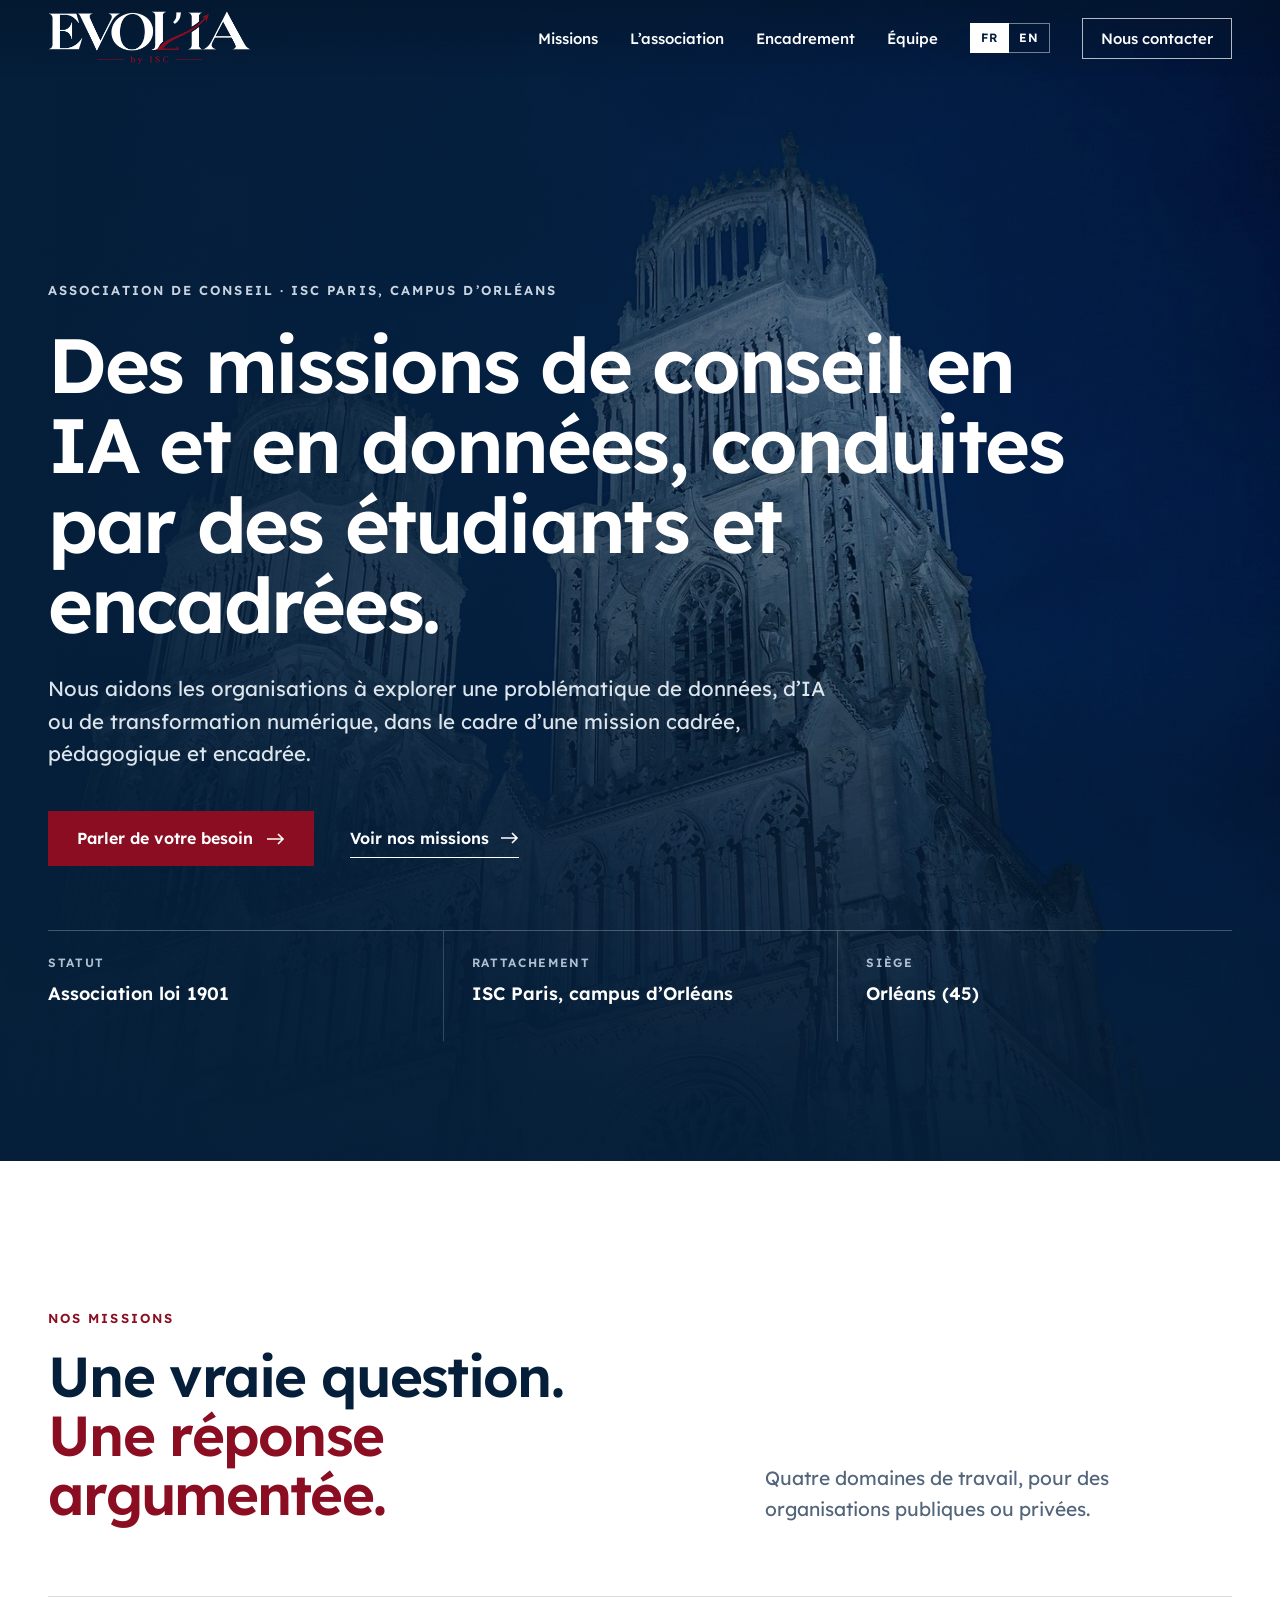
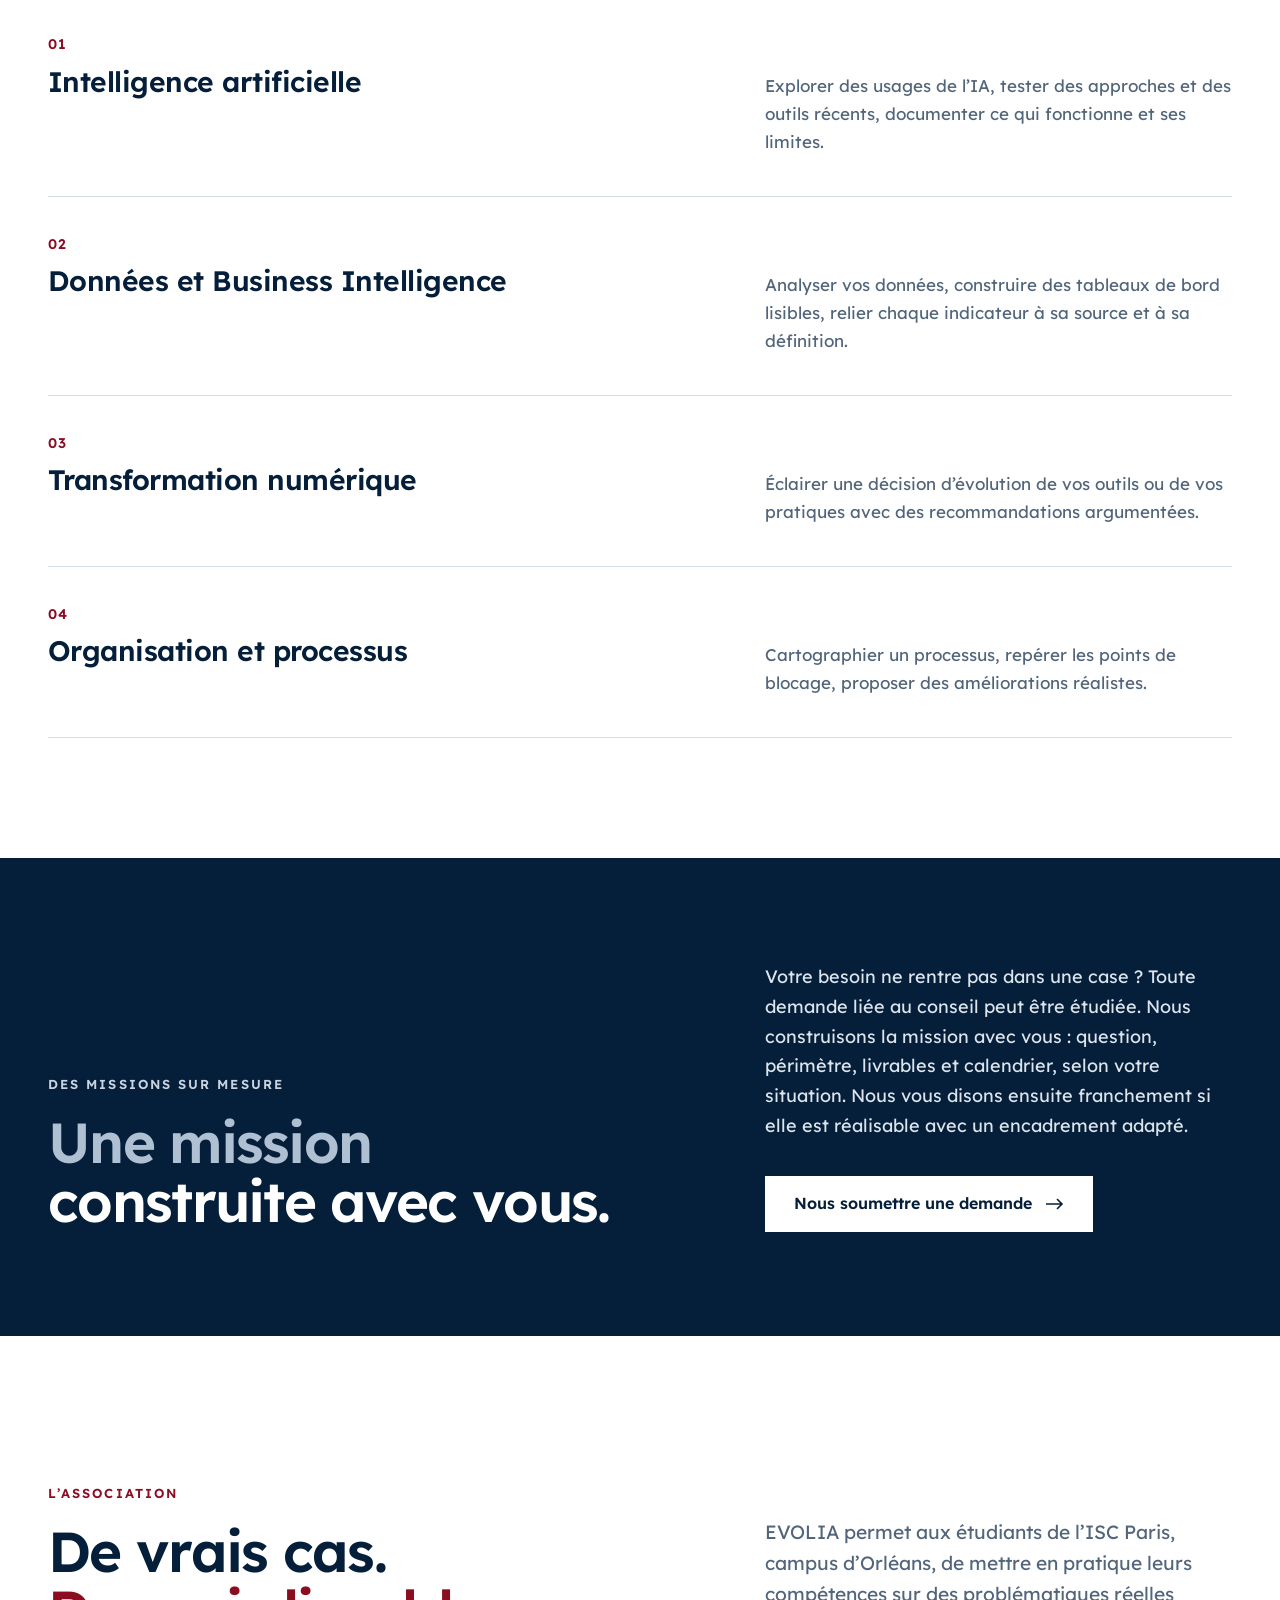
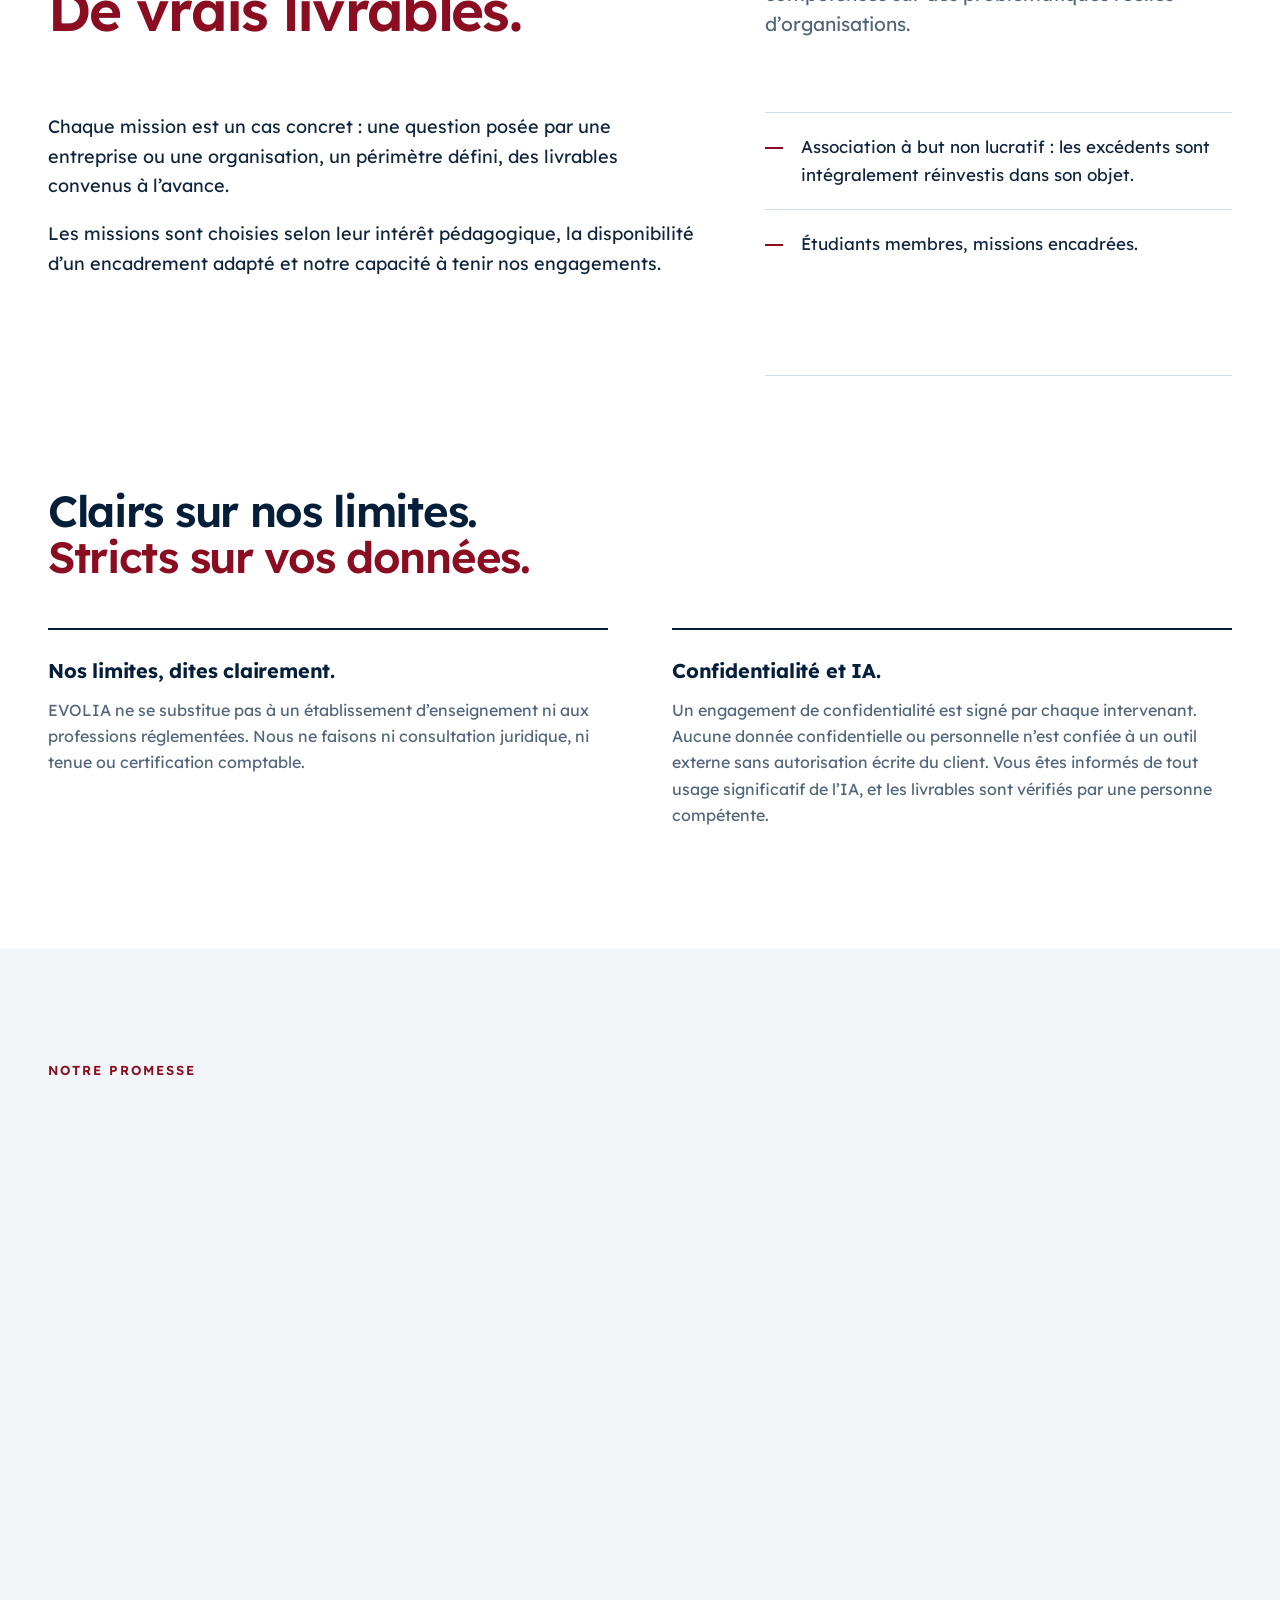
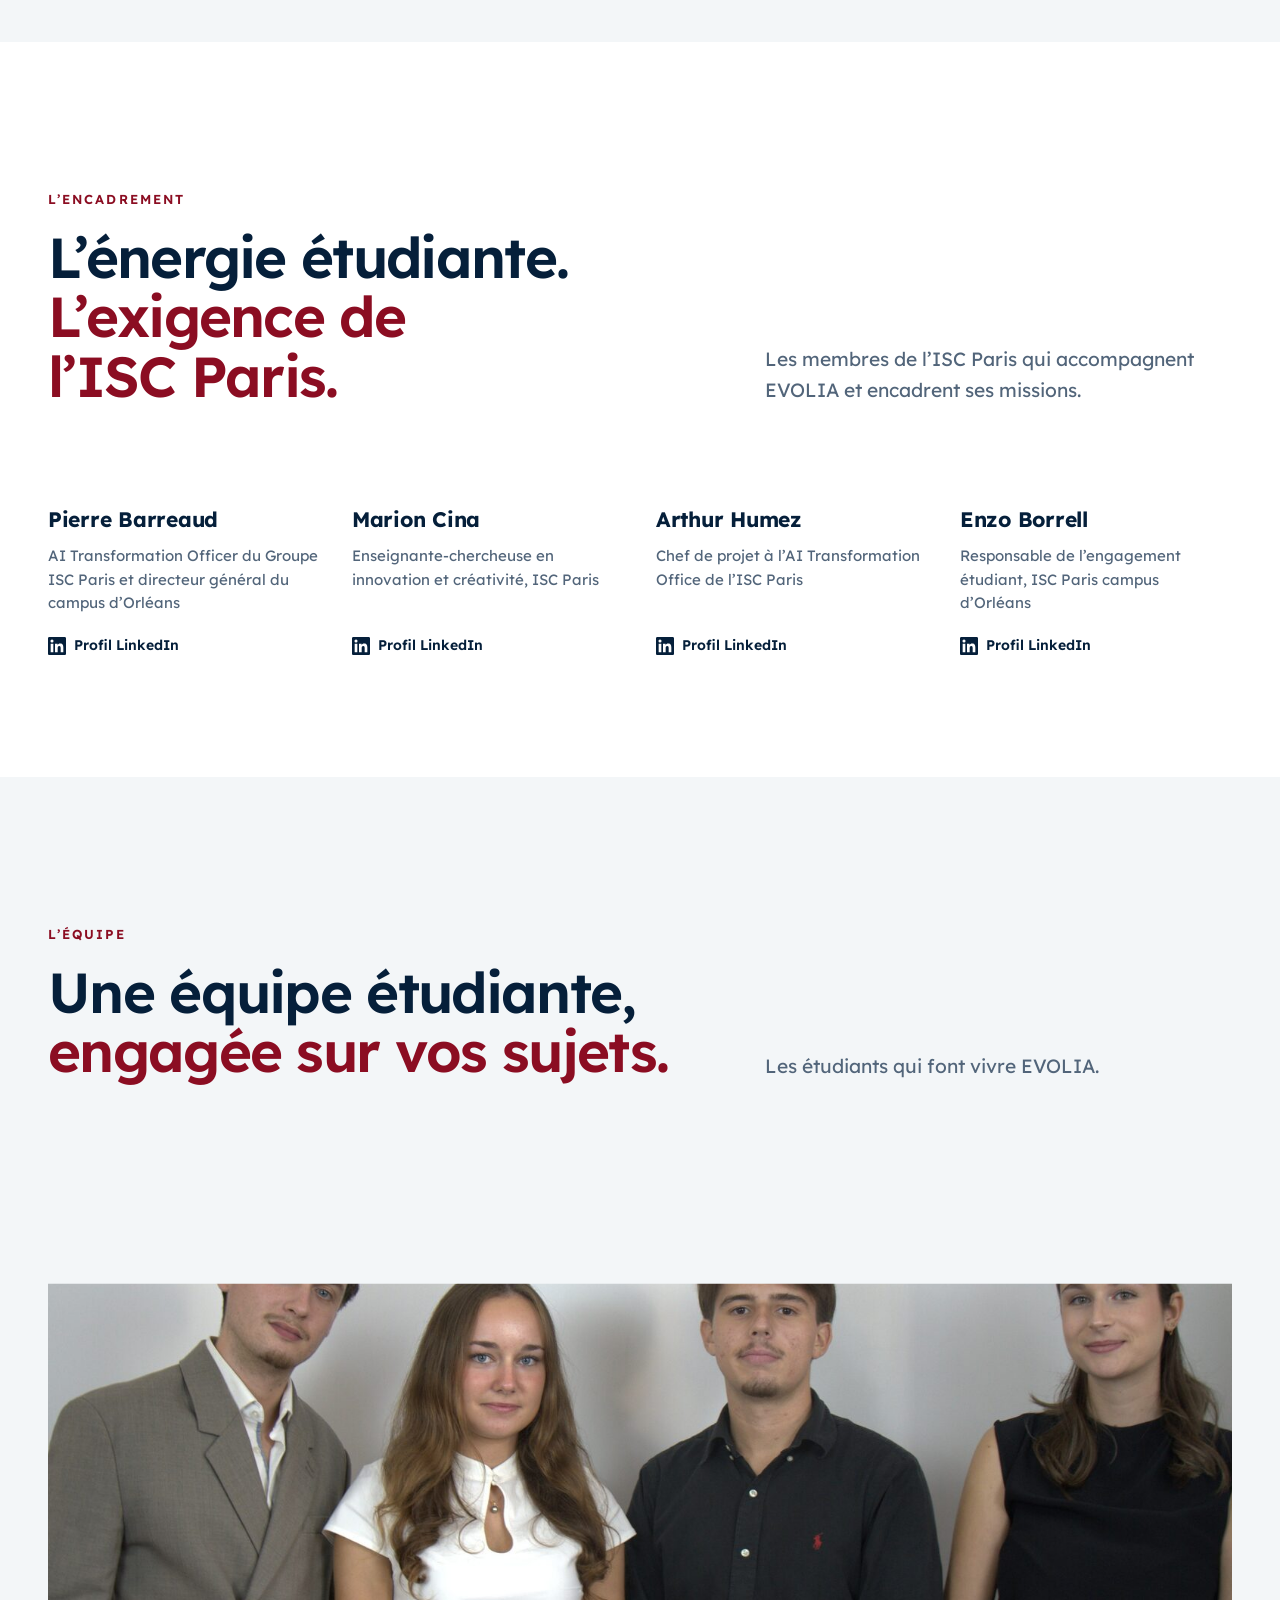
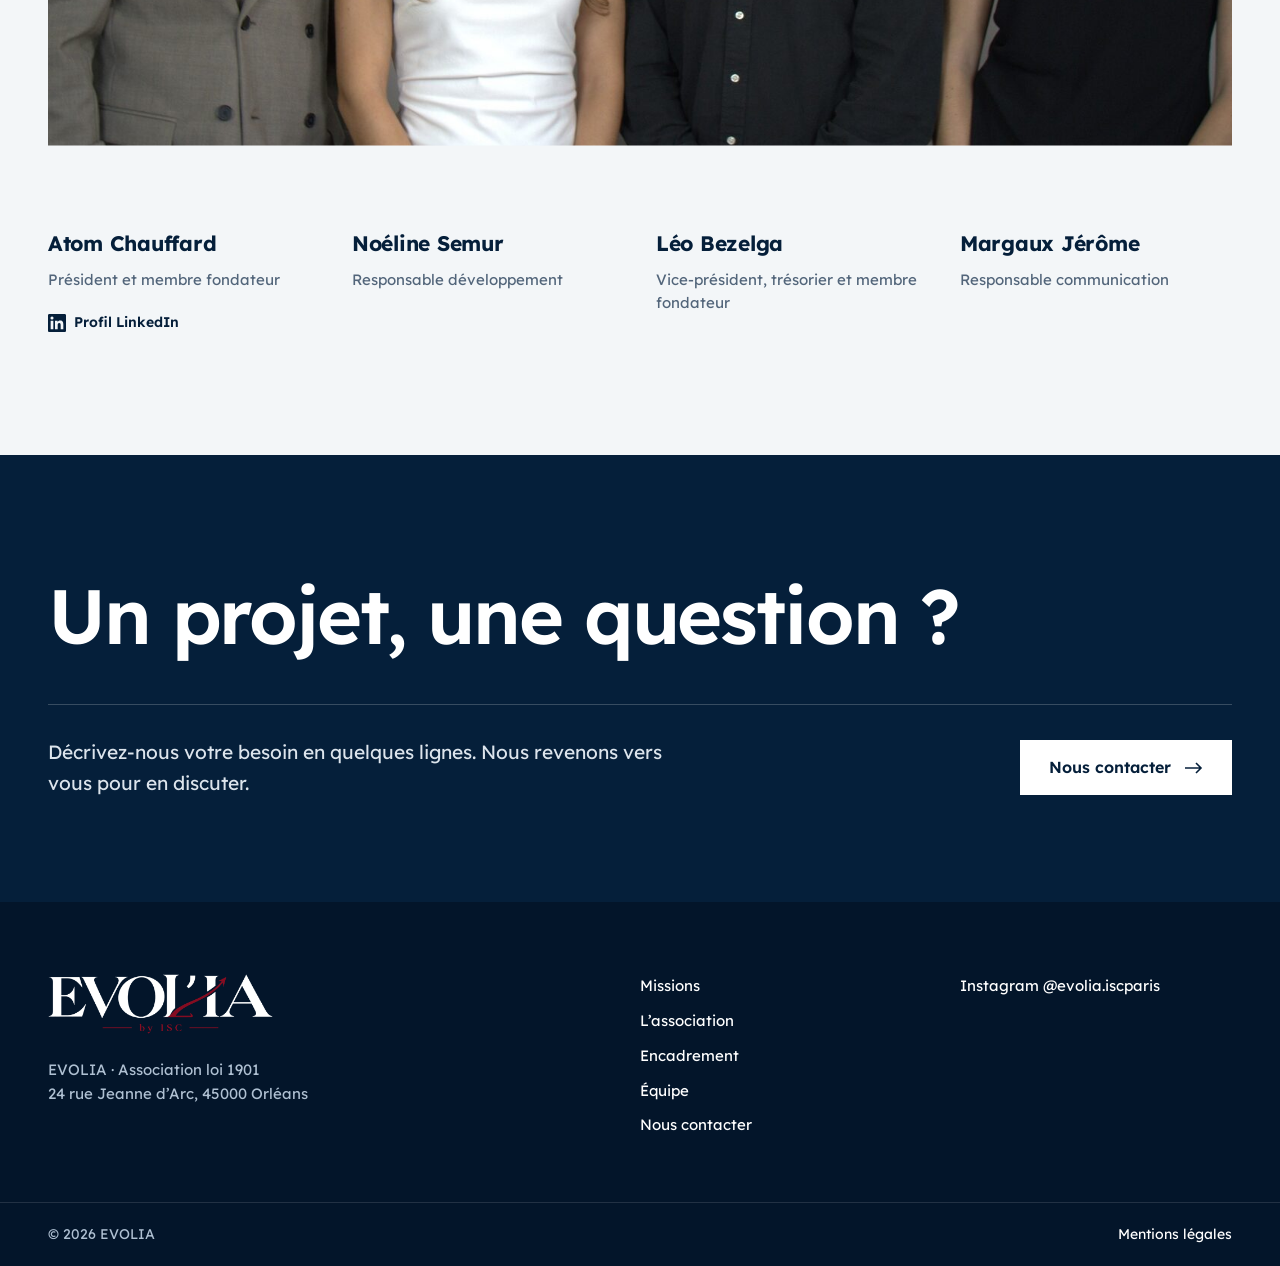
==== commit 680cf10c: "Refonte du site : nouveau logo, pages Contact/Mentions/404, animations et audit - Mise en page inspi" ====
--- a/index.html
+++ b/index.html
@@ -10,25 +10,33 @@
 <meta property="og:description" content="Des missions cadrées, pédagogiques et encadrées en IA, données et transformation numérique. ISC Paris, campus d’Orléans.">
 <meta property="og:type" content="website">
 <meta property="og:locale" content="fr_FR">
-<meta property="og:image" content="assets/logo-evolia-fond-bleu.png">
+<meta property="og:image" content="assets/evolia-partage.png">
+<meta property="og:image:width" content="1200">
+<meta property="og:image:height" content="630">
+<meta property="og:image:alt" content="Logo EVOL’IA by ISC sur fond bleu nuit">
 <link rel="icon" href="assets/favicon.svg" type="image/svg+xml">
-<link rel="preload" href="assets/fonts/InterVariable.woff2" as="font" type="font/woff2" crossorigin>
+<link rel="apple-touch-icon" href="assets/apple-touch-icon.png">
+<link rel="preload" href="assets/fonts/LexendVariable.woff2" as="font" type="font/woff2" crossorigin>
+<link rel="preload" href="assets/orleans-cathedrale.jpg" as="image" media="(min-width: 861px)" fetchpriority="high">
+<link rel="preload" href="assets/orleans-cathedrale-mobile.jpg" as="image" media="(max-width: 860px)" fetchpriority="high">
 <link rel="stylesheet" href="style.css">
+<script>document.documentElement.classList.add("js");if(!window.matchMedia("(prefers-reduced-motion: reduce)").matches)document.documentElement.classList.add("anim")</script>
 </head>
-<body>
+<body class="accueil">
 <a class="skip" href="#contenu">Aller au contenu</a>
 
-<header class="top">
- <div class="wrap">
-  <a href="#accueil" aria-label="EVOLIA, retour à l’accueil"><img src="assets/logo-evolia-fond-bleu.svg" alt="EVOLIA by ISC" width="114" height="54"></a>
+<header class="top sur-photo">
+ <div class="wrap">
+  <a href="#accueil" aria-label="EVOLIA, retour à l’accueil"><img src="assets/logo-evolia.png" alt="EVOL’IA by ISC" width="203" height="54"></a>
   <button class="burger" aria-expanded="false" aria-controls="menu">Menu</button>
   <nav id="menu" aria-label="Navigation principale">
    <ul>
+    <li><a href="#missions"><span data-en="Missions">Missions</span></a></li>
     <li><a href="#association"><span data-en="The association">L’association</span></a></li>
-    <li><a href="#missions"><span data-en="Missions">Missions</span></a></li>
+    <li><a href="#encadrement"><span data-en="Supervision">Encadrement</span></a></li>
     <li><a href="#equipe"><span data-en="Team">Équipe</span></a></li>
     <li class="lang" role="group" aria-label="Langue / Language"><button type="button" data-lang="fr" aria-pressed="true">FR</button><button type="button" data-lang="en" aria-pressed="false">EN</button></li>
-    <li><a href="#contact" class="cta"><span data-en="Contact us">Nous contacter</span></a></li>
+    <li><a href="contact" class="cta"><span data-en="Contact us">Nous contacter</span></a></li>
    </ul>
   </nav>
  </div>
@@ -36,163 +44,160 @@
 
 <main id="contenu">
 <section class="hero" id="accueil">
- <div class="wrap">
-  <div>
-   <p class="eyebrow"><span data-en="Consulting association · ISC Paris, Orléans campus">Association de conseil · ISC Paris, campus d’Orléans</span></p>
-   <h1><span data-en="Consulting missions in AI and data, carried out by supervised students.">Des missions de conseil en IA et en données, conduites par des étudiants et encadrées.</span></h1>
-   <p class="lead"><span data-en="We help organisations explore a data, AI or digital transformation question through a clearly scoped, educational and supervised mission.">Nous aidons les organisations à explorer une problématique de données, d’IA ou de transformation numérique, dans le cadre d’une mission cadrée, pédagogique et encadrée.</span></p>
-   <div class="btns">
-    <a class="btn btn-r" href="#contact"><span data-en="Tell us about your need">Parler de votre besoin</span></a>
-    <a class="btn btn-o" href="#missions"><span data-en="See our missions">Voir nos missions</span></a>
-   </div>
-  </div>
-  <aside aria-label="En bref">
-   <p><span data-en="Status">Statut</span></p><strong><span data-en="French non-profit (loi 1901)">Association loi 1901</span></strong>
-   <p><span data-en="Affiliation">Rattachement</span></p><strong><span data-en="ISC Paris, Orléans campus">ISC Paris, campus d’Orléans</span></strong>
-   <p><span data-en="Head office">Siège</span></p><strong><span data-en="Orléans, France">Orléans (45)</span></strong>
-  </aside>
+ <div class="wrap hero-corps">
+  <p class="eyebrow"><span data-en="Consulting association · ISC Paris, Orléans campus">Association de conseil · ISC Paris, campus d’Orléans</span></p>
+  <h1><span data-en="Consulting missions in AI and data, carried out by supervised students.">Des missions de conseil en IA et en données, conduites par des étudiants et encadrées.</span></h1>
+  <p class="lead"><span data-en="We help organisations explore a data, AI or digital transformation question through a clearly scoped, educational and supervised mission.">Nous aidons les organisations à explorer une problématique de données, d’IA ou de transformation numérique, dans le cadre d’une mission cadrée, pédagogique et encadrée.</span></p>
+  <div class="btns">
+   <a class="btn btn-r" href="contact"><span data-en="Tell us about your need">Parler de votre besoin</span></a>
+   <a class="lien-fleche clair" href="#missions"><span data-en="See our missions">Voir nos missions</span></a>
+  </div>
+ </div>
+ <div class="wrap">
+  <dl class="faits">
+   <div><dt><span data-en="Status">Statut</span></dt><dd><span data-en="French non-profit (loi 1901)">Association loi 1901</span></dd></div>
+   <div><dt><span data-en="Affiliation">Rattachement</span></dt><dd><span data-en="ISC Paris, Orléans campus">ISC Paris, campus d’Orléans</span></dd></div>
+   <div><dt><span data-en="Head office">Siège</span></dt><dd><span data-en="Orléans, France">Orléans (45)</span></dd></div>
+  </dl>
+ </div>
+</section>
+
+<section id="missions">
+ <div class="wrap">
+  <div class="sec-tete revele">
+   <div>
+    <h2 class="label"><span data-en="Our missions">Nos missions</span></h2>
+    <p class="accroche"><span data-en="A real question. &lt;span class=&quot;fort&quot;&gt;A reasoned answer.&lt;/span&gt;">Une vraie question. <span class="fort">Une réponse argumentée.</span></span></p>
+   </div>
+   <p class="intro"><span data-en="Four areas of work, for public or private organisations.">Quatre domaines de travail, pour des organisations publiques ou privées.</span></p>
+  </div>
+  <ol class="domaines">
+   <li class="revele"><span class="num">01</span><h3><span data-en="Artificial intelligence">Intelligence artificielle</span></h3><p><span data-en="Explore uses of AI, test recent approaches and tools, document what works and where its limits are.">Explorer des usages de l’IA, tester des approches et des outils récents, documenter ce qui fonctionne et ses limites.</span></p></li>
+   <li class="revele"><span class="num">02</span><h3><span data-en="Data and Business Intelligence">Données et Business Intelligence</span></h3><p><span data-en="Analyse your data, build readable dashboards, link each indicator to its source and definition.">Analyser vos données, construire des tableaux de bord lisibles, relier chaque indicateur à sa source et à sa définition.</span></p></li>
+   <li class="revele"><span class="num">03</span><h3><span data-en="Digital transformation">Transformation numérique</span></h3><p><span data-en="Inform a decision about changing your tools or practices with reasoned recommendations.">Éclairer une décision d’évolution de vos outils ou de vos pratiques avec des recommandations argumentées.</span></p></li>
+   <li class="revele"><span class="num">04</span><h3><span data-en="Organisation and processes">Organisation et processus</span></h3><p><span data-en="Map a process, spot bottlenecks, propose realistic improvements.">Cartographier un processus, repérer les points de blocage, proposer des améliorations réalistes.</span></p></li>
+  </ol>
+ </div>
+</section>
+
+<section class="surmesure">
+ <div class="wrap">
+  <div class="revele">
+   <h3 class="label"><span data-en="Tailor-made missions">Des missions sur mesure</span></h3>
+   <p class="accroche"><span data-en="A mission &lt;span class=&quot;fort&quot;&gt;built with you.&lt;/span&gt;">Une mission <span class="fort">construite avec vous.</span></span></p>
+  </div>
+  <div class="revele">
+   <p><span data-en="Your need does not fit a category? Any consulting-related request can be considered. We build the mission with you: question, scope, deliverables and schedule, to suit your situation. We then tell you plainly whether it can be done with suitable supervision.">Votre besoin ne rentre pas dans une case ? Toute demande liée au conseil peut être étudiée. Nous construisons la mission avec vous : question, périmètre, livrables et calendrier, selon votre situation. Nous vous disons ensuite franchement si elle est réalisable avec un encadrement adapté.</span></p>
+   <a class="btn btn-blanc" href="contact"><span data-en="Submit a request">Nous soumettre une demande</span></a>
+  </div>
  </div>
 </section>
 
 <section id="association">
  <div class="wrap">
-  <h2><span data-en="The association">L’association</span></h2>
-  <p class="intro"><span data-en="EVOLIA lets students of ISC Paris, Orléans campus, put their skills to work on real organisational questions.">EVOLIA permet aux étudiants de l’ISC Paris, campus d’Orléans, de mettre en pratique leurs compétences sur des problématiques réelles d’organisations.</span></p>
-  <div class="two">
-   <div>
-    <p><span data-en="Each mission is a real case: a question asked by a company or organisation, a defined scope, deliverables agreed in advance.">Chaque mission est un cas concret : une question posée par une entreprise ou une organisation, un périmètre défini, des livrables convenus à l’avance.</span></p>
+  <div class="sec-tete revele">
+   <div>
+    <h2 class="label"><span data-en="The association">L’association</span></h2>
+    <p class="accroche"><span data-en="Real cases. &lt;span class=&quot;fort&quot;&gt;Real deliverables.&lt;/span&gt;">De vrais cas. <span class="fort">De vrais livrables.</span></span></p>
+   </div>
+   <p class="intro"><span data-en="EVOLIA lets students of ISC Paris, Orléans campus, put their skills to work on real organisational questions.">EVOLIA permet aux étudiants de l’ISC Paris, campus d’Orléans, de mettre en pratique leurs compétences sur des problématiques réelles d’organisations.</span></p>
+  </div>
+  <div class="asso-corps">
+   <div class="texte revele">
+    <p><span data-en="Each mission is a real case: a question asked by a company or organisation, a defined scope, deliverables agreed in advance.">Chaque mission est un cas concret : une question posée par une entreprise ou une organisation, un périmètre défini, des livrables convenus à l’avance.</span></p>
     <p><span data-en="Missions are chosen for their educational value, the availability of suitable supervision and our ability to keep our commitments.">Les missions sont choisies selon leur intérêt pédagogique, la disponibilité d’un encadrement adapté et notre capacité à tenir nos engagements.</span></p>
    </div>
-   <div>
-    <ul class="check">
-     <li><span data-en="Non-profit association: any surplus is fully reinvested in its purpose.">Association à but non lucratif : les excédents sont intégralement réinvestis dans son objet.</span></li>
-     <li><span data-en="Student members, supervised missions.">Étudiants membres, missions encadrées.</span></li>
-     <li><span data-en="A written agreement for each mission: scope, deliverables, schedule, confidentiality and data.">Accord écrit pour chaque mission : périmètre, livrables, calendrier, confidentialité et données.</span></li>
-    </ul>
-   </div>
-  </div>
-  <div class="note"><span data-en="&lt;strong&gt;Our limits, stated plainly.&lt;/strong&gt; EVOLIA does not replace an educational institution or any regulated profession. We provide no legal advice and no bookkeeping or accounting certification."><strong>Nos limites, dites clairement.</strong> EVOLIA ne se substitue pas à un établissement d’enseignement ni aux professions réglementées. Nous ne faisons ni consultation juridique, ni tenue ou certification comptable.</span></div>
-  <div class="note"><span data-en="&lt;strong&gt;Confidentiality and AI.&lt;/strong&gt; Every team member signs a confidentiality agreement. No confidential or personal data is given to an external tool without the client’s written authorisation. You are told of any significant use of AI, and deliverables are checked by a competent person."><strong>Confidentialité et IA.</strong> Un engagement de confidentialité est signé par chaque intervenant. Aucune donnée confidentielle ou personnelle n’est confiée à un outil externe sans autorisation écrite du client. Vous êtes informés de tout usage significatif de l’IA, et les livrables sont vérifiés par une personne compétente.</span></div>
- </div>
-</section>
-
-<section class="pale" id="missions">
- <div class="wrap">
-  <h2><span data-en="Our missions">Nos missions</span></h2>
-  <p class="intro"><span data-en="Four areas of work, for public or private organisations.">Quatre domaines de travail, pour des organisations publiques ou privées.</span></p>
-  <div class="cols">
-   <article class="card"><span class="num">01</span><h3><span data-en="Artificial intelligence">Intelligence artificielle</span></h3><p><span data-en="Explore uses of AI, test recent approaches and tools, document what works and where its limits are.">Explorer des usages de l’IA, tester des approches et des outils récents, documenter ce qui fonctionne et ses limites.</span></p></article>
-   <article class="card"><span class="num">02</span><h3><span data-en="Data and Business Intelligence">Données et Business Intelligence</span></h3><p><span data-en="Analyse your data, build readable dashboards, link each indicator to its source and definition.">Analyser vos données, construire des tableaux de bord lisibles, relier chaque indicateur à sa source et à sa définition.</span></p></article>
-   <article class="card"><span class="num">03</span><h3><span data-en="Digital transformation">Transformation numérique</span></h3><p><span data-en="Inform a decision about changing your tools or practices with reasoned recommendations.">Éclairer une décision d’évolution de vos outils ou de vos pratiques avec des recommandations argumentées.</span></p></article>
-   <article class="card"><span class="num">04</span><h3><span data-en="Organisation and processes">Organisation et processus</span></h3><p><span data-en="Map a process, spot bottlenecks, propose realistic improvements.">Cartographier un processus, repérer les points de blocage, proposer des améliorations réalistes.</span></p></article>
-  </div>
-  <div class="custom"><h3><span data-en="Tailor-made missions">Des missions sur mesure</span></h3><p><span data-en="Your need does not fit a category? Any consulting-related request can be considered. We build the mission with you: question, scope, deliverables and schedule, to suit your situation. We then tell you plainly whether it can be done with suitable supervision.">Votre besoin ne rentre pas dans une case ? Toute demande liée au conseil peut être étudiée. Nous construisons la mission avec vous : question, périmètre, livrables et calendrier, selon votre situation. Nous vous disons ensuite franchement si elle est réalisable avec un encadrement adapté.</span></p><a class="btn btn-r" href="#contact"><span data-en="Submit a request">Nous soumettre une demande</span></a></div>
-  <div class="note"><span data-en="&lt;strong&gt;Also:&lt;/strong&gt; workshops, training, talks and applied research."><strong>Aussi :</strong> ateliers, formations, conférences et travaux de recherche appliquée.</span></div>
+   <ul class="engagements">
+    <li class="revele"><span data-en="Non-profit association: any surplus is fully reinvested in its purpose.">Association à but non lucratif : les excédents sont intégralement réinvestis dans son objet.</span></li>
+    <li class="revele"><span data-en="Student members, supervised missions.">Étudiants membres, missions encadrées.</span></li>
+    <li class="revele"><span data-en="A written agreement for each mission: scope, deliverables, schedule, confidentiality and data.">Accord écrit pour chaque mission : périmètre, livrables, calendrier, confidentialité et données.</span></li>
+   </ul>
+  </div>
+  <p class="accroche accroche-principes revele"><span data-en="Clear about our limits. &lt;span class=&quot;fort&quot;&gt;Strict with your data.&lt;/span&gt;">Clairs sur nos limites. <span class="fort">Stricts sur vos données.</span></span></p>
+  <div class="principes">
+   <p class="revele"><span data-en="&lt;strong&gt;Our limits, stated plainly.&lt;/strong&gt; EVOLIA does not replace an educational institution or any regulated profession. We provide no legal advice and no bookkeeping or accounting certification."><strong>Nos limites, dites clairement.</strong> EVOLIA ne se substitue pas à un établissement d’enseignement ni aux professions réglementées. Nous ne faisons ni consultation juridique, ni tenue ou certification comptable.</span></p>
+   <p class="revele"><span data-en="&lt;strong&gt;Confidentiality and AI.&lt;/strong&gt; Every team member signs a confidentiality agreement. No confidential or personal data is given to an external tool without the client’s written authorisation. You are told of any significant use of AI, and deliverables are checked by a competent person."><strong>Confidentialité et IA.</strong> Un engagement de confidentialité est signé par chaque intervenant. Aucune donnée confidentielle ou personnelle n’est confiée à un outil externe sans autorisation écrite du client. Vous êtes informés de tout usage significatif de l’IA, et les livrables sont vérifiés par une personne compétente.</span></p>
+  </div>
+ </div>
+</section>
+
+<section class="manifeste pale" aria-labelledby="promesse">
+ <div class="wrap">
+  <h2 class="label" id="promesse"><span data-en="Our promise">Notre promesse</span></h2>
+  <p class="manifeste-mots revele"><span data-en="Scoped.">Cadrées.</span> <span data-en="Educational.">Pédagogiques.</span> <span class="fort" data-en="Supervised.">Encadrées.</span></p>
+ </div>
+</section>
+
+<section id="encadrement">
+ <div class="wrap">
+  <div class="sec-tete revele">
+   <div>
+    <h2 class="label"><span data-en="Supervision">L’encadrement</span></h2>
+    <p class="accroche"><span data-en="Student energy. &lt;span class=&quot;fort&quot;&gt;ISC Paris standards.&lt;/span&gt;">L’énergie étudiante. <span class="fort">L’exigence de l’ISC Paris.</span></span></p>
+   </div>
+   <p class="intro"><span data-en="The ISC Paris staff who support EVOLIA and supervise its missions.">Les membres de l’ISC Paris qui accompagnent EVOLIA et encadrent ses missions.</span></p>
+  </div>
+  <ul class="personnes">
+   <li class="revele"><h3>Pierre Barreaud</h3><p><span data-en="AI Transformation Officer of the ISC Paris Group and Managing Director of the Orléans campus">AI Transformation Officer du Groupe ISC Paris et directeur général du campus d’Orléans</span></p><a class="lien-in" href="https://www.linkedin.com/in/pierrebarreaud/" target="_blank" rel="noopener"><svg viewBox="0 0 24 24" aria-hidden="true" focusable="false"><path fill="currentColor" d="M20.447 20.452h-3.554v-5.569c0-1.328-.027-3.037-1.852-3.037-1.853 0-2.136 1.445-2.136 2.939v5.667H9.351V9h3.414v1.561h.046c.477-.9 1.637-1.85 3.37-1.85 3.601 0 4.267 2.37 4.267 5.455v6.286zM5.337 7.433a2.062 2.062 0 0 1-2.063-2.065 2.064 2.064 0 1 1 2.063 2.065zm1.782 13.019H3.555V9h3.564v11.452zM22.225 0H1.771C.792 0 0 .774 0 1.729v20.542C0 23.227.792 24 1.771 24h20.451C23.2 24 24 23.227 24 22.271V1.729C24 .774 23.2 0 22.222 0h.003z"/></svg><span data-en="LinkedIn profile">Profil LinkedIn</span><span class="vh" data-en=" (opens in a new tab)"> (nouvel onglet)</span></a></li>
+   <li class="revele"><h3>Marion Cina</h3><p><span data-en="Lecturer and researcher in innovation and creativity, ISC Paris">Enseignante-chercheuse en innovation et créativité, ISC Paris</span></p><a class="lien-in" href="https://www.linkedin.com/in/marion-cina-87a850147/" target="_blank" rel="noopener"><svg viewBox="0 0 24 24" aria-hidden="true" focusable="false"><path fill="currentColor" d="M20.447 20.452h-3.554v-5.569c0-1.328-.027-3.037-1.852-3.037-1.853 0-2.136 1.445-2.136 2.939v5.667H9.351V9h3.414v1.561h.046c.477-.9 1.637-1.85 3.37-1.85 3.601 0 4.267 2.37 4.267 5.455v6.286zM5.337 7.433a2.062 2.062 0 0 1-2.063-2.065 2.064 2.064 0 1 1 2.063 2.065zm1.782 13.019H3.555V9h3.564v11.452zM22.225 0H1.771C.792 0 0 .774 0 1.729v20.542C0 23.227.792 24 1.771 24h20.451C23.2 24 24 23.227 24 22.271V1.729C24 .774 23.2 0 22.222 0h.003z"/></svg><span data-en="LinkedIn profile">Profil LinkedIn</span><span class="vh" data-en=" (opens in a new tab)"> (nouvel onglet)</span></a></li>
+   <li class="revele"><h3>Arthur Humez</h3><p><span data-en="Project manager, ISC Paris AI Transformation Office">Chef de projet à l’AI Transformation Office de l’ISC Paris</span></p><a class="lien-in" href="https://www.linkedin.com/in/arthur-humez/" target="_blank" rel="noopener"><svg viewBox="0 0 24 24" aria-hidden="true" focusable="false"><path fill="currentColor" d="M20.447 20.452h-3.554v-5.569c0-1.328-.027-3.037-1.852-3.037-1.853 0-2.136 1.445-2.136 2.939v5.667H9.351V9h3.414v1.561h.046c.477-.9 1.637-1.85 3.37-1.85 3.601 0 4.267 2.37 4.267 5.455v6.286zM5.337 7.433a2.062 2.062 0 0 1-2.063-2.065 2.064 2.064 0 1 1 2.063 2.065zm1.782 13.019H3.555V9h3.564v11.452zM22.225 0H1.771C.792 0 0 .774 0 1.729v20.542C0 23.227.792 24 1.771 24h20.451C23.2 24 24 23.227 24 22.271V1.729C24 .774 23.2 0 22.222 0h.003z"/></svg><span data-en="LinkedIn profile">Profil LinkedIn</span><span class="vh" data-en=" (opens in a new tab)"> (nouvel onglet)</span></a></li>
+   <li class="revele"><h3>Enzo Borrell</h3><p><span data-en="Head of student engagement, ISC Paris Orléans campus">Responsable de l’engagement étudiant, ISC Paris campus d’Orléans</span></p><a class="lien-in" href="https://www.linkedin.com/in/enzo-borrell/" target="_blank" rel="noopener"><svg viewBox="0 0 24 24" aria-hidden="true" focusable="false"><path fill="currentColor" d="M20.447 20.452h-3.554v-5.569c0-1.328-.027-3.037-1.852-3.037-1.853 0-2.136 1.445-2.136 2.939v5.667H9.351V9h3.414v1.561h.046c.477-.9 1.637-1.85 3.37-1.85 3.601 0 4.267 2.37 4.267 5.455v6.286zM5.337 7.433a2.062 2.062 0 0 1-2.063-2.065 2.064 2.064 0 1 1 2.063 2.065zm1.782 13.019H3.555V9h3.564v11.452zM22.225 0H1.771C.792 0 0 .774 0 1.729v20.542C0 23.227.792 24 1.771 24h20.451C23.2 24 24 23.227 24 22.271V1.729C24 .774 23.2 0 22.222 0h.003z"/></svg><span data-en="LinkedIn profile">Profil LinkedIn</span><span class="vh" data-en=" (opens in a new tab)"> (nouvel onglet)</span></a></li>
+  </ul>
  </div>
 </section>
 
 <section class="pale" id="equipe">
  <div class="wrap">
-  <h2><span data-en="The team">L’équipe</span></h2>
-  <p class="intro"><span data-en="The students who run EVOLIA.">Les étudiants qui font vivre EVOLIA.</span></p>
-  <figure class="photo"><img src="assets/equipe-evolia.jpg" width="1800" height="1202" loading="lazy" alt="Les quatre membres de l’équipe EVOLIA posant côte à côte devant un mur clair" data-alt-en="The four members of the EVOLIA team standing side by side in front of a light wall"></figure>
-  <div class="team">
-   <div class="person"><div class="ini" aria-hidden="true">AC</div><h3>Atom Chauffard</h3><p><span data-en="President and founding member">Président et membre fondateur</span></p></div>
-   <div class="person"><div class="ini" aria-hidden="true">LB</div><h3>Léo Bezelga</h3><p><span data-en="Vice-president, treasurer and founding member">Vice-président, trésorier et membre fondateur</span></p></div>
-   <div class="person"><div class="ini" aria-hidden="true">JM</div><h3>Jérôme Margaux</h3><p><span data-en="Head of communication">Responsable communication</span></p></div>
-   <div class="person"><div class="ini" aria-hidden="true">NS</div><h3>Noéline Semur</h3><p><span data-en="Head of development">Responsable développement</span></p></div>
-  </div>
- </div>
-</section>
-
-<section id="contact">
- <div class="wrap">
-  <h2>Contact</h2>
-  <p class="intro"><span data-en="Describe your need in a few lines. We will get back to you to discuss it.">Décrivez-nous votre besoin en quelques lignes. Nous revenons vers vous pour en discuter.</span></p>
-  <div class="contact">
-   <div>
-    <dl class="coord">
-     <dt>Contact</dt><dd><span data-en="Atom Chauffard, president">Atom Chauffard, président</span></dd>
-     <dt><span data-en="Email">E-mail</span></dt><dd><a href="mailto:atom.chauffard@edu.iscparis.com">atom.chauffard@edu.iscparis.com</a></dd>
-     <dt><span data-en="Phone">Téléphone</span></dt><dd><a href="tel:+33634410926">06 34 41 09 26</a></dd>
-     <dt><span data-en="Brochure">Plaquette</span></dt><dd><a href="plaquette/EVOLIA_Plaquette_v01.pdf" class="pdf" download><span data-en="Download the brochure (PDF)">Télécharger la plaquette (PDF)</span></a></dd>
-     <dt>Instagram</dt><dd><a href="https://www.instagram.com/evolia.iscparis" rel="noopener" target="_blank">@evolia.iscparis</a></dd>
-     <dt><span data-en="Head office">Siège</span></dt><dd>EVOLIA<br>24 rue Jeanne d’Arc<br>45000 Orléans<br><a href="https://www.openstreetmap.org/search?query=24%20rue%20Jeanne%20d%27Arc%2C%2045000%20Orl%C3%A9ans" rel="noopener" target="_blank"><span data-en="See on the map (OpenStreetMap)">Voir sur la carte (OpenStreetMap)</span></a></dd>
-    </dl>
-   </div>
-   <form id="form" novalidate>
-    <div class="duo">
-     <div><label for="prenom"><span data-en="First name">Prénom</span></label>
-      <input id="prenom" name="prenom" autocomplete="given-name" maxlength="80" required><p class="err" id="err-prenom"></p></div>
-     <div><label for="nom"><span data-en="Last name">Nom</span></label>
-      <input id="nom" name="nom" autocomplete="family-name" maxlength="80" required><p class="err" id="err-nom"></p></div>
-    </div>
-    <label for="mail"><span data-en="Your email">Votre e-mail</span></label>
-    <input id="mail" name="email" type="email" autocomplete="email" maxlength="200" required><p class="err" id="err-mail"></p>
-    <div class="duo">
-     <div><label for="tel"><span data-en="Phone &lt;span class=&quot;fac&quot;&gt;(optional)&lt;/span&gt;">Téléphone <span class="fac">(facultatif)</span></span></label>
-      <input id="tel" name="telephone" type="tel" autocomplete="tel" inputmode="tel" maxlength="40" pattern="[0-9 +.\(\)\-]{6,}"><p class="err" id="err-tel"></p></div>
-     <div><label for="orga"><span data-en="Organisation &lt;span class=&quot;fac&quot;&gt;(optional)&lt;/span&gt;">Organisation <span class="fac">(facultatif)</span></span></label>
-      <input id="orga" name="organisation" autocomplete="organization" maxlength="160"></div>
-    </div>
-    <label for="profil"><span data-en="You are &lt;span class=&quot;fac&quot;&gt;(optional)&lt;/span&gt;">Vous êtes <span class="fac">(facultatif)</span></span></label>
-    <select id="profil" name="profil">
-     <option value="" data-en="Choose">Choisir</option>
-     <option value="Entreprise" data-en="A company">Une entreprise</option>
-     <option value="Association" data-en="An association">Une association</option>
-     <option value="Collectivité ou administration" data-en="A local authority or public body">Une collectivité ou une administration</option>
-     <option value="Établissement d'enseignement" data-en="A school or university">Un établissement d’enseignement</option>
-     <option value="Étudiant" data-en="A student">Un étudiant</option>
-     <option value="Particulier" data-en="An individual">Un particulier</option>
-     <option value="Autre" data-en="Other">Autre</option>
-    </select>
-    <fieldset class="objet" aria-describedby="err-objet">
-     <legend><span data-en="Subject">Objet de votre message</span></legend>
-     <div class="puces">
-      <label class="puce"><input type="radio" name="objet" value="Demande de mission"><span data-en="Mission request">Demande de mission</span></label>
-      <label class="puce"><input type="radio" name="objet" value="Partenariat"><span data-en="Partnership">Partenariat</span></label>
-      <label class="puce"><input type="radio" name="objet" value="Atelier ou formation"><span data-en="Workshop or training">Atelier ou formation</span></label>
-      <label class="puce"><input type="radio" name="objet" value="Rejoindre l'association"><span data-en="Join the association">Rejoindre l’association</span></label>
-      <label class="puce"><input type="radio" name="objet" value="Presse"><span data-en="Press">Presse</span></label>
-      <label class="puce"><input type="radio" name="objet" value="Autre"><span data-en="Other">Autre</span></label>
-     </div>
-     <p class="err" id="err-objet"></p>
-    </fieldset>
-    <label for="msg"><span data-en="Your need">Votre besoin</span></label>
-    <textarea id="msg" name="message" minlength="20" maxlength="5000" required></textarea><p class="err" id="err-msg"></p>
-    <label class="accord" for="accord"><input type="checkbox" id="accord" name="consentement" required><span data-en="I agree that EVOLIA uses this information to answer my request. To be handled faster, my message is sorted with an artificial intelligence tool (Claude, by Anthropic). It is never sold or used for marketing. I can ask for its deletion at any time.">J’accepte qu’EVOLIA utilise ces informations pour répondre à ma demande. Pour être traité plus vite, mon message est trié à l’aide d’un outil d’intelligence artificielle (Claude, d’Anthropic). Il n’est ni revendu, ni utilisé pour de la prospection. Je peux demander sa suppression à tout moment.</span></label>
-    <p class="err" id="err-accord"></p>
-    <div class="hp" aria-hidden="true"><label>Ne pas remplir<input name="site" tabindex="-1" autocomplete="off"></label></div>
-    <button class="btn btn-r" type="submit" id="envoyer"><span data-en="Send">Envoyer</span></button>
-    <small><span data-en="Please do not send confidential data through this form. More in the &lt;a href=&quot;#mentions&quot;&gt;legal notice&lt;/a&gt;.">Ne nous envoyez pas de données confidentielles par ce formulaire. En savoir plus dans les <a href="#mentions">mentions légales</a>.</span></small>
-    <p class="ok" id="ok" role="status"></p>
-   </form>
-  </div>
- </div>
-</section>
-
-<section class="pale" id="mentions">
- <div class="wrap legal">
-  <h2><span data-en="Legal notice">Mentions légales</span></h2>
-  <h3><span data-en="Site publisher">Éditeur du site</span></h3>
-  <p><span data-en="EVOLIA, an association governed by the French law of 1 July 1901, affiliated with ISC Paris, Orléans campus.&lt;br&gt;Registered office: 24 rue Jeanne d’Arc, 45000 Orléans, France.&lt;br&gt;RNA / SIRET number: &lt;strong&gt;[to be completed]&lt;/strong&gt;.">EVOLIA, association régie par la loi du 1er juillet 1901, rattachée à l’ISC Paris, campus d’Orléans.<br>Siège social : 24 rue Jeanne d’Arc, 45000 Orléans.<br>Numéro RNA / SIRET : <strong>[à compléter]</strong>.</span></p>
-  <h3><span data-en="Publication director">Directeur de la publication</span></h3>
-  <p><span data-en="Atom Chauffard, president. Contact: atom.chauffard@edu.iscparis.com, +33 6 34 41 09 26.">Atom Chauffard, président. Contact : atom.chauffard@edu.iscparis.com, 06 34 41 09 26.</span></p>
-  <h3><span data-en="Hosting">Hébergement</span></h3>
-  <p><span data-en="Vercel Inc., 440 N Barranca Ave #4133, Covina, CA 91723, USA.&lt;br&gt;Contact form: Supabase (servers in Paris, European Union).">Vercel Inc., 440 N Barranca Ave #4133, Covina, CA 91723, États-Unis.<br>Formulaire de contact : Supabase (serveurs à Paris, Union européenne).</span></p>
-  <h3><span data-en="Personal data and cookies">Données personnelles et cookies</span></h3>
-  <p><span data-en="This site uses no cookies and no analytics. Messages sent through the contact form are stored by Supabase (servers in Paris, European Union) and kept for 12 months at most. To be handled faster, they are sorted by an artificial intelligence tool, Claude, from Anthropic (United States), which does not use this data to train its models. They are used only to answer your request. To exercise your rights of access, rectification or deletion, write to the address above.">Ce site n’utilise aucun cookie et aucun outil de statistiques. Les messages envoyés par le formulaire de contact sont enregistrés chez Supabase (serveurs à Paris, Union européenne) et conservés 12 mois au maximum. Pour être traités plus vite, ils sont triés par un outil d’intelligence artificielle, Claude, de la société Anthropic (États-Unis), qui n’utilise pas ces données pour entraîner ses modèles. Ils servent uniquement à répondre à votre demande. Pour exercer vos droits d’accès, de rectification ou de suppression, écrivez à l’adresse ci-dessus.</span></p>
-  <h3><span data-en="Intellectual property">Propriété intellectuelle</span></h3>
-  <p><span data-en="The EVOLIA name, logo and the content of this site belong to the association. Reproduction without permission is prohibited. Client or partner logos and references are published only with their written consent.">Le nom, le logo EVOLIA et les contenus de ce site sont la propriété de l’association. Toute reproduction sans autorisation est interdite. Les logos et références de clients ou partenaires ne sont publiés qu’avec leur accord écrit.</span></p>
+  <div class="sec-tete revele">
+   <div>
+    <h2 class="label"><span data-en="The team">L’équipe</span></h2>
+    <p class="accroche"><span data-en="A student team, &lt;span class=&quot;fort&quot;&gt;committed to your questions.&lt;/span&gt;">Une équipe étudiante, <span class="fort">engagée sur vos sujets.</span></span></p>
+   </div>
+   <p class="intro"><span data-en="The students who run EVOLIA.">Les étudiants qui font vivre EVOLIA.</span></p>
+  </div>
+  <figure class="photo revele"><img src="assets/equipe-evolia.jpg" width="1800" height="1202" loading="lazy" decoding="async" alt="Les quatre membres de l’équipe EVOLIA posant côte à côte devant un mur clair" data-alt-en="The four members of the EVOLIA team standing side by side in front of a light wall"></figure>
+  <ul class="personnes">
+   <li class="revele"><h3>Atom Chauffard</h3><p><span data-en="President and founding member">Président et membre fondateur</span></p><a class="lien-in" href="https://www.linkedin.com/in/atom-chauffard-b7aaa935b/" target="_blank" rel="noopener"><svg viewBox="0 0 24 24" aria-hidden="true" focusable="false"><path fill="currentColor" d="M20.447 20.452h-3.554v-5.569c0-1.328-.027-3.037-1.852-3.037-1.853 0-2.136 1.445-2.136 2.939v5.667H9.351V9h3.414v1.561h.046c.477-.9 1.637-1.85 3.37-1.85 3.601 0 4.267 2.37 4.267 5.455v6.286zM5.337 7.433a2.062 2.062 0 0 1-2.063-2.065 2.064 2.064 0 1 1 2.063 2.065zm1.782 13.019H3.555V9h3.564v11.452zM22.225 0H1.771C.792 0 0 .774 0 1.729v20.542C0 23.227.792 24 1.771 24h20.451C23.2 24 24 23.227 24 22.271V1.729C24 .774 23.2 0 22.222 0h.003z"/></svg><span data-en="LinkedIn profile">Profil LinkedIn</span><span class="vh" data-en=" (opens in a new tab)"> (nouvel onglet)</span></a></li>
+   <li class="revele"><h3>Noéline Semur</h3><p><span data-en="Head of development">Responsable développement</span></p></li>
+   <li class="revele"><h3>Léo Bezelga</h3><p><span data-en="Vice-president, treasurer and founding member">Vice-président, trésorier et membre fondateur</span></p></li>
+   <li class="revele"><h3>Margaux Jérôme</h3><p><span data-en="Head of communication">Responsable communication</span></p></li>
+  </ul>
+ </div>
+</section>
+
+<section class="appel" id="contact">
+ <div class="wrap">
+  <h2 class="revele"><span data-en="A project, a question?">Un projet, une question ?</span></h2>
+  <div class="appel-bas revele">
+   <p class="intro"><span data-en="Describe your need in a few lines. We will get back to you to discuss it.">Décrivez-nous votre besoin en quelques lignes. Nous revenons vers vous pour en discuter.</span></p>
+   <a class="btn btn-blanc" href="contact"><span data-en="Contact us">Nous contacter</span></a>
+  </div>
  </div>
 </section>
 </main>
 
 <footer>
- <div class="wrap">
-  <img src="assets/logo-evolia-fond-bleu.svg" alt="EVOLIA by ISC" width="114" height="54">
-  <p><span data-en="EVOLIA · Non-profit association (loi 1901)&lt;br&gt;24 rue Jeanne d’Arc, 45000 Orléans, France&lt;br&gt;&lt;a href=&quot;#mentions&quot;&gt;Legal notice&lt;/a&gt;">EVOLIA · Association loi 1901<br>24 rue Jeanne d’Arc, 45000 Orléans<br><a href="#mentions"><span data-en="Legal notice">Mentions légales</span></a></span></p>
-  <p><a href="https://www.instagram.com/evolia.iscparis" rel="noopener" target="_blank">Instagram @evolia.iscparis</a></p>
+ <div class="wrap pied">
+  <div class="pied-id">
+   <img src="assets/logo-evolia.png" alt="EVOL’IA by ISC" width="203" height="54">
+   <p><span data-en="EVOLIA · Non-profit association (loi 1901)&lt;br&gt;24 rue Jeanne d’Arc, 45000 Orléans, France">EVOLIA · Association loi 1901<br>24 rue Jeanne d’Arc, 45000 Orléans</span></p>
+  </div>
+  <ul class="pied-nav">
+   <li><a href="/#missions"><span data-en="Missions">Missions</span></a></li>
+   <li><a href="/#association"><span data-en="The association">L’association</span></a></li>
+   <li><a href="/#encadrement"><span data-en="Supervision">Encadrement</span></a></li>
+   <li><a href="/#equipe"><span data-en="Team">Équipe</span></a></li>
+   <li><a href="contact"><span data-en="Contact us">Nous contacter</span></a></li>
+  </ul>
+  <ul class="pied-nav">
+   <li><a href="https://www.instagram.com/evolia.iscparis" rel="noopener" target="_blank">Instagram @evolia.iscparis<span class="vh" data-en=" (opens in a new tab)"> (nouvel onglet)</span></a></li>
+  </ul>
+ </div>
+ <div class="bandeau">
+  <div class="wrap">
+   <span>© 2026 EVOLIA</span>
+   <a href="mentions-legales"><span data-en="Legal notice">Mentions légales</span></a>
+  </div>
  </div>
 </footer>
 
@@ -221,83 +226,32 @@
  document.querySelector('.lang').addEventListener('click',function(e){var l=e.target.dataset&&e.target.dataset.lang;if(l)setLang(l)});
  var saved=null;try{saved=localStorage.getItem('evolia-lang')}catch(e){}
  if(saved==='en')setLang('en');
+ // En-tête transparent sur la photo d'accueil, bleu nuit dès qu'on fait défiler
+ var h=document.querySelector('header.top');
+ function etat(){h.classList.toggle('defile',window.scrollY>24)}
+ etat();window.addEventListener('scroll',etat,{passive:true});
+ // Apparition douce des blocs quand ils arrivent à l'écran ; les éléments d'une même liste se suivent
+ if(document.documentElement.classList.contains('anim')){
+  var blocs=document.querySelectorAll('.revele');
+  blocs.forEach(function(el){var i=0,v=el.previousElementSibling;while(v){if(v.classList.contains('revele'))i++;v=v.previousElementSibling}el.style.setProperty('--i',Math.min(i,6))});
+  if('IntersectionObserver' in window){
+   // Les blocs se rejouent à chaque passage : ils apparaissent en entrant à l'écran
+   // et se réinitialisent seulement une fois complètement sortis (pas de saut visible)
+   var entree=new IntersectionObserver(function(entrees){entrees.forEach(function(e){if(e.isIntersecting)e.target.classList.add('visible')})},{rootMargin:'0px 0px -8% 0px',threshold:.12});
+   var sortie=new IntersectionObserver(function(entrees){entrees.forEach(function(e){if(!e.isIntersecting)e.target.classList.remove('visible')})},{threshold:0});
+   blocs.forEach(function(el){entree.observe(el);sortie.observe(el)});
+  }else blocs.forEach(function(el){el.classList.add('visible')});
+  // Photo d'accueil qui défile plus lentement que la page, texte qui s'efface en douceur
+  var hero=document.querySelector('.hero'),attente=false;
+  function profondeur(){attente=false;var y=window.scrollY,hauteur=hero.offsetHeight;if(y>hauteur)return;hero.style.setProperty('--decalage',(y*.3).toFixed(1)+'px');hero.style.setProperty('--fondu',Math.min(1,Math.max(0,1-(y-hauteur*.4)/(hauteur*.5))).toFixed(3))}
+  window.addEventListener('scroll',function(){if(!attente){attente=true;window.requestAnimationFrame(profondeur)}},{passive:true});
+  if('IntersectionObserver' in window)new IntersectionObserver(function(e){hero.classList.toggle('hors-ecran',!e[0].isIntersecting)}).observe(hero);
+ }
  var b=document.querySelector('.burger'),n=document.getElementById('menu');
- b.addEventListener('click',function(){var o=n.classList.toggle('open');b.setAttribute('aria-expanded',o)});
- n.addEventListener('click',function(e){if(e.target.tagName==='A'){n.classList.remove('open');b.setAttribute('aria-expanded','false')}});
- // Formulaire de contact : envoi au serveur Supabase, qui enregistre le message et le fait trier par l'agent IA.
- // En cas d'échec, le visiteur peut toujours nous écrire par sa messagerie.
- var API='https://REF_PROJET.supabase.co/functions/v1/contact';
- var MAIL='atom.chauffard@edu.iscparis.com';
- var M={
-  fr:{requis:'Ce champ est obligatoire.',email:'Saisissez une adresse e-mail valide, par exemple nom@entreprise.fr.',tel:'Saisissez un numéro valide, par exemple 06 12 34 56 78.',court:'Votre message est un peu court : 20 caractères minimum.',objet:'Choisissez l’objet de votre message.',accord:'Cochez cette case pour envoyer votre message.',merci:'Merci, votre message est bien parti. Un membre de l’équipe vous répondra à l’adresse indiquée.',echec:'L’envoi n’a pas abouti. Réessayez dans un instant, ou ',lien:'écrivez-nous par e-mail',sujet:'Contact depuis le site EVOLIA – '},
-  en:{requis:'This field is required.',email:'Enter a valid email address, for example name@company.com.',tel:'Enter a valid phone number.',court:'Your message is a little short: 20 characters minimum.',objet:'Choose the subject of your message.',accord:'Tick this box to send your message.',merci:'Thank you, your message has been sent. A member of the team will reply to the address you gave.',echec:'Sending failed. Please try again in a moment, or ',lien:'email us',sujet:'Contact from the EVOLIA website – '}
- };
- var f=document.getElementById('form'),ok=document.getElementById('ok'),bouton=document.getElementById('envoyer');
- var champs=['prenom','nom','mail','tel','msg','accord'];
- function erreur(id,texte){
-  var c=document.getElementById(id),e=document.getElementById('err-'+id);
-  e.textContent=texte||'';
-  c.classList.toggle('ko',!!texte);
-  if(texte){c.setAttribute('aria-invalid','true');c.setAttribute('aria-describedby','err-'+id)}else c.removeAttribute('aria-invalid');
- }
- function message(c){
-  var v=c.validity,t=M[lang];
-  if(v.valueMissing)return c.type==='checkbox'?t.accord:t.requis;
-  if(v.typeMismatch)return t.email;
-  if(v.tooShort||(c.minLength>0&&c.value.length<c.minLength))return t.court;
-  if(v.patternMismatch)return t.tel;
-  return '';
- }
- function valider(){
-  var premier=null;
-  champs.forEach(function(id){
-   var c=document.getElementById(id);
-   if(c.type!=='checkbox')c.value=c.value.trim();
-   var m=message(c);
-   erreur(id,m);
-   if(m&&!premier)premier=c;
-  });
-  var objet=f.querySelector('input[name=objet]:checked');
-  document.getElementById('err-objet').textContent=objet?'':M[lang].objet;
-  f.querySelector('.objet').classList.toggle('ko',!objet);
-  if(!objet&&!premier)premier=f.querySelector('input[name=objet]');
-  if(premier)premier.focus();
-  return !premier;
- }
- f.addEventListener('input',function(e){
-  var c=e.target;
-  if(c.name==='objet'){document.getElementById('err-objet').textContent='';f.querySelector('.objet').classList.remove('ko');return}
-  if(c.classList.contains('ko'))erreur(c.id,message(c));
- });
- function donnees(){
-  var d={};
-  ['prenom','nom','email','telephone','organisation','profil','message','site'].forEach(function(k){d[k]=(f.elements[k].value||'').trim()});
-  var o=f.querySelector('input[name=objet]:checked');d.objet=o?o.value:'';
-  d.consentement=f.elements.consentement.checked;d.langue=lang;
-  return d;
- }
- function echec(d){
-  var s=M[lang].sujet+d.prenom+' '+d.nom;
-  var corps=d.message+'\n\n'+d.prenom+' '+d.nom+(d.organisation?' – '+d.organisation:'')+'\n'+d.email+(d.telephone?'\n'+d.telephone:'');
-  var a=document.createElement('a');
-  a.href='mailto:'+MAIL+'?subject='+encodeURIComponent(s)+'&body='+encodeURIComponent(corps);
-  a.textContent=M[lang].lien;
-  ok.textContent=M[lang].echec;ok.appendChild(a);ok.appendChild(document.createTextNode('.'));
-  ok.classList.add('ko');ok.style.display='block';
- }
- f.addEventListener('submit',function(e){
-  e.preventDefault();
-  ok.style.display='none';ok.classList.remove('ko');
-  if(!valider())return;
-  var d=donnees();
-  if(API.indexOf('REF_PROJET')>-1){echec(d);return}
-  bouton.disabled=true;
-  fetch(API,{method:'POST',headers:{'Content-Type':'application/json'},body:JSON.stringify(d)})
-   .then(function(r){if(!r.ok)throw new Error('HTTP '+r.status);
-    f.reset();ok.textContent=M[lang].merci;ok.style.display='block';ok.scrollIntoView({block:'nearest'})})
-   .catch(function(){echec(d)})
-   .then(function(){bouton.disabled=false});
- });
+ b.addEventListener('click',function(){var o=n.classList.toggle('open');b.setAttribute('aria-expanded',o);h.classList.toggle('menu-ouvert',o)});
+ function fermerMenu(){n.classList.remove('open');b.setAttribute('aria-expanded','false');h.classList.remove('menu-ouvert')}
+ n.addEventListener('click',function(e){if(e.target.closest('a'))fermerMenu()});
+ document.addEventListener('keydown',function(e){if(e.key==='Escape'&&n.classList.contains('open')){fermerMenu();b.focus()}});
 })();
 </script>
 </body>
--- a/style.css
+++ b/style.css
@@ -1,87 +1,158 @@
-@font-face{font-family:"Inter";src:url("assets/fonts/InterVariable.woff2") format("woff2");font-weight:100 900;font-display:swap}
-:root{--nuit:#051F3A;--rouge:#8B0D22;--encre:#10253D;--ardoise:#52657A;--pale:#F3F6F8;--blanc:#fff;--max:1120px}
+@font-face{font-family:"Lexend";src:url("assets/fonts/LexendVariable.woff2") format("woff2");font-weight:100 900;font-display:swap}
+:root{
+ --nuit:#051F3A;--nuit-fonce:#03152A;--rouge:#8B0D22;--encre:#10253D;--ardoise:#52657A;--pale:#F3F6F8;--ligne:#D5DDE5;--blanc:#fff;
+ --max:1240px;--marge:clamp(20px,4vw,48px);
+ --fleche:url("data:image/svg+xml,%3Csvg xmlns='http://www.w3.org/2000/svg' viewBox='0 0 18 12'%3E%3Cpath d='M0 6h16M11 1l5 5-5 5' fill='none' stroke='%23000' stroke-width='1.6'/%3E%3C/svg%3E");
+}
 *{box-sizing:border-box}
 html{scroll-behavior:smooth;scroll-padding-top:84px}
-body{margin:0;font:400 17px/1.65 "Inter",Arial,Helvetica,sans-serif;color:var(--encre);background:var(--blanc)}
+body{margin:0;font:400 17px/1.65 "Lexend",Arial,Helvetica,sans-serif;color:var(--encre);background:var(--blanc)}
 img{max-width:100%;display:block}
 a{color:inherit}
-.wrap{max-width:var(--max);margin:0 auto;padding:0 24px}
+.wrap{max-width:calc(var(--max) + 2 * var(--marge));margin:0 auto;padding:0 var(--marge)}
 .skip{position:absolute;left:-999px;top:8px;background:var(--blanc);color:var(--nuit);padding:8px 14px;z-index:99}
 .skip:focus{left:8px}
 :focus-visible{outline:3px solid var(--rouge);outline-offset:3px}
-/* header */
-header.top{position:sticky;top:0;z-index:20;background:var(--nuit);color:var(--blanc)}
+/* sur les zones bleu nuit, le contour rouge ne se verrait pas : il passe en blanc */
+header.top :focus-visible,.hero :focus-visible,.surmesure :focus-visible,.appel :focus-visible,footer :focus-visible{outline-color:var(--blanc)}
+/* texte lu par les lecteurs d'écran mais invisible à l'œil */
+.vh{position:absolute!important;width:1px;height:1px;margin:-1px;padding:0;overflow:hidden;clip:rect(0 0 0 0);white-space:nowrap;border:0}
+
+/* en-tête */
+header.top{position:sticky;top:0;z-index:20;background:var(--nuit);color:var(--blanc);transition:background-color .25s,box-shadow .25s}
 header.top .wrap{display:flex;align-items:center;justify-content:space-between;height:76px}
 header.top img{height:54px;width:auto}
-nav ul{display:flex;gap:28px;list-style:none;margin:0;padding:0}
-nav a{text-decoration:none;font-size:15px;font-weight:500;padding:6px 0;border-bottom:2px solid transparent}
-nav a:hover{border-color:var(--blanc)}
-nav a.cta{background:var(--blanc);color:var(--nuit);padding:8px 16px;border-radius:2px;border:0}
-nav a.cta:hover{background:var(--pale)}
-.burger{display:none;background:none;border:1px solid rgba(255,255,255,.5);color:var(--blanc);padding:8px 12px;font:inherit;font-size:14px;cursor:pointer}
-/* hero */
-.hero{background:var(--nuit);color:var(--blanc);padding:88px 0 96px}
-.hero .wrap{display:grid;grid-template-columns:1.25fr .75fr;gap:56px;align-items:center}
-.eyebrow{font-size:13px;font-weight:600;letter-spacing:.14em;text-transform:uppercase;color:#C9D4E0;margin:0 0 20px}
-h1{font-size:clamp(34px,5vw,54px);line-height:1.12;margin:0 0 24px;font-weight:700;letter-spacing:-.02em}
-.hero p.lead{font-size:20px;color:#DCE4EC;max-width:36em;margin:0 0 36px}
-.btns{display:flex;gap:14px;flex-wrap:wrap}
-.btn{display:inline-block;padding:14px 26px;font-weight:600;text-decoration:none;border-radius:2px;border:2px solid transparent;font-size:16px;cursor:pointer;font-family:inherit}
+/* Sur l'accueil, l'en-tête est posé sur la photo puis devient bleu nuit au défilement */
+header.sur-photo{background:transparent}
+header.sur-photo::before{content:"";position:absolute;inset:0;z-index:-1;background:linear-gradient(rgba(3,21,42,.6),rgba(3,21,42,0));transition:opacity .25s;pointer-events:none}
+header.sur-photo.defile,header.sur-photo.menu-ouvert{background:var(--nuit);box-shadow:0 1px 0 rgba(255,255,255,.08)}
+header.sur-photo.defile::before,header.sur-photo.menu-ouvert::before{opacity:0}
+nav ul{display:flex;align-items:center;gap:32px;list-style:none;margin:0;padding:0}
+nav a{position:relative;text-decoration:none;font-size:15px;font-weight:500;padding:8px 0}
+nav a:not(.cta)::after{content:"";position:absolute;left:0;right:0;bottom:2px;height:1px;background:currentColor;transform:scaleX(0);transform-origin:left;transition:transform .25s}
+nav a:not(.cta):hover::after{transform:scaleX(1)}
+nav a.cta{position:relative;z-index:0;overflow:hidden;border:1px solid rgba(255,255,255,.7);padding:10px 18px;transition:color .35s}
+nav a.cta::before{content:"";position:absolute;inset:0;z-index:-1;background:var(--blanc);transform:scaleX(0);transform-origin:right;transition:transform .5s cubic-bezier(.16,1,.3,1)}
+nav a.cta:hover{color:var(--nuit)}
+nav a.cta:hover::before{transform:scaleX(1);transform-origin:left}
+.burger{display:none;background:none;border:1px solid rgba(255,255,255,.6);color:var(--blanc);padding:8px 14px;font:inherit;font-size:14px;cursor:pointer}
+.lang{display:flex;align-items:center}
+.lang button{background:none;border:1px solid rgba(255,255,255,.45);color:var(--blanc);font:600 12px/1 "Lexend",Arial,sans-serif;padding:8px 10px;cursor:pointer;letter-spacing:.08em}
+.lang button+button{border-left:0}
+.lang button[aria-pressed="true"]{background:var(--blanc);color:var(--nuit)}
+
+/* boutons et liens fléchés */
+.btn{display:inline-flex;align-items:center;gap:14px;padding:17px 28px;font:600 16px/1.2 "Lexend",Arial,sans-serif;text-decoration:none;border:1px solid transparent;border-radius:0;cursor:pointer;position:relative;z-index:0;overflow:hidden}
+.btn::before{content:"";position:absolute;inset:0;z-index:-1;transform:scaleX(0);transform-origin:right;transition:transform .5s cubic-bezier(.16,1,.3,1)}
+.btn:hover::before{transform:scaleX(1);transform-origin:left}
+.btn::after,.lien-fleche::after{content:"";flex:none;width:18px;height:12px;background:currentColor;-webkit-mask:var(--fleche) no-repeat center/contain;mask:var(--fleche) no-repeat center/contain;transition:transform .2s}
+.btn:hover::after,.lien-fleche:hover::after{transform:translateX(4px)}
 .btn-r{background:var(--rouge);color:var(--blanc)}
-.btn-r:hover{background:#6F0A1B}
-.btn-o{border-color:rgba(255,255,255,.6);color:var(--blanc)}
-.btn-o:hover{background:rgba(255,255,255,.1)}
-.hero aside{border-left:3px solid var(--rouge);padding-left:28px}
-.hero aside p{margin:0 0 6px;color:#C9D4E0;font-size:15px}
-.hero aside strong{display:block;font-size:19px;font-weight:600;margin-bottom:18px;color:var(--blanc)}
-/* sections */
-section{padding:88px 0}
-section.pale{background:var(--pale)}
-h2{font-size:clamp(28px,3.6vw,38px);line-height:1.2;margin:0 0 16px;color:var(--nuit);letter-spacing:-.015em}
-h2::after{content:"";display:block;width:56px;height:4px;background:var(--rouge);margin-top:18px}
-.intro{max-width:44em;color:var(--ardoise);font-size:19px;margin:0 0 48px}
-h3{font-size:20px;margin:0 0 10px;color:var(--nuit)}
-.cols{display:grid;grid-template-columns:repeat(auto-fit,minmax(250px,1fr));gap:28px}
-.card{background:var(--blanc);border:1px solid #DCE3E9;border-top:4px solid var(--nuit);padding:28px}
-.card p{margin:0;color:var(--ardoise);font-size:16px}
-.num{font:600 13px/1 "Inter";letter-spacing:.12em;color:var(--rouge);margin-bottom:14px;display:block}
-.two{display:grid;grid-template-columns:1fr 1fr;gap:56px}
-.two p{margin:0 0 16px}
-ul.check{list-style:none;padding:0;margin:0}
-ul.check li{padding:0 0 12px 28px;position:relative}
-ul.check li::before{content:"";position:absolute;left:0;top:.7em;width:14px;height:2px;background:var(--rouge)}
-.note{border-left:4px solid var(--rouge);background:var(--pale);padding:18px 22px;margin-top:28px;font-size:16px}
-section.pale .note{background:var(--blanc)}
-/* méthode */
-ol.steps{list-style:none;counter-reset:s;margin:0;padding:0;display:grid;grid-template-columns:repeat(auto-fit,minmax(220px,1fr));gap:0;border-top:2px solid var(--nuit)}
-ol.steps li{counter-increment:s;padding:26px 24px 8px 0}
-ol.steps li::before{content:"0" counter(s);display:block;font-weight:700;font-size:15px;color:var(--rouge);margin-bottom:10px}
-ol.steps p{margin:0;color:var(--ardoise);font-size:16px}
-/* équipe */
-.team{display:grid;grid-template-columns:repeat(auto-fit,minmax(220px,1fr));gap:28px}
-.person{border:1px solid #DCE3E9;background:var(--blanc);padding:28px}
-.person .ini{width:56px;height:56px;background:var(--nuit);color:var(--blanc);display:grid;place-items:center;font-weight:600;letter-spacing:.04em;margin-bottom:18px}
-.person p{margin:0;color:var(--ardoise);font-size:16px}
+.btn-r::before{background:#5E0917}
+.btn-blanc{background:var(--blanc);color:var(--nuit)}
+.btn-blanc::before{background:#DCE4EC}
+.lien-fleche{display:inline-flex;align-items:center;gap:12px;padding:6px 0;font-weight:600;font-size:16px;text-decoration:none;color:var(--nuit);border-bottom:1px solid currentColor}
+.lien-fleche.clair{color:var(--blanc)}
+
+/* accueil : grande photo de la cathédrale */
+.hero{position:relative;isolation:isolate;overflow:hidden;margin-top:-76px;min-height:640px;min-height:max(640px,min(100svh,900px));display:flex;flex-direction:column;justify-content:flex-end;color:var(--blanc);background:var(--nuit)}
+.hero::before{content:"";position:absolute;inset:0;z-index:-1;translate:0 var(--decalage,0px);background:linear-gradient(90deg,rgba(5,31,58,.95) 0%,rgba(5,31,58,.82) 40%,rgba(5,31,58,.32) 100%),linear-gradient(0deg,rgba(5,31,58,.92) 0%,rgba(5,31,58,0) 45%),url("assets/orleans-cathedrale.jpg") 75% 30%/cover no-repeat var(--nuit)}
+.hero>.wrap{width:100%}
+.hero-corps{padding-top:160px;padding-bottom:64px;translate:0 calc(var(--decalage,0px) * -.35);opacity:var(--fondu,1)}
+.eyebrow{font-size:13px;font-weight:600;letter-spacing:.16em;text-transform:uppercase;color:#C9D4E0;margin:0 0 24px}
+.hero h1{font-size:clamp(40px,6vw,80px);line-height:1.04;letter-spacing:-.03em;font-weight:600;margin:0 0 28px;max-width:14em}
+.hero .lead{font-size:clamp(18px,1.6vw,21px);line-height:1.6;color:#DCE4EC;max-width:38em;margin:0 0 40px}
+.btns{display:flex;flex-wrap:wrap;align-items:center;gap:18px 36px}
+.faits{display:grid;grid-template-columns:repeat(3,1fr);margin:0;border-top:1px solid rgba(255,255,255,.25)}
+.faits div{padding:22px 24px 32px 0}
+.faits div+div{padding-left:28px;border-left:1px solid rgba(255,255,255,.18)}
+.faits dt{font-size:12px;font-weight:600;letter-spacing:.14em;text-transform:uppercase;color:#AFC0D2;margin:0 0 6px}
+.faits dd{margin:0;font-size:18px;font-weight:600}
+
+/* rubriques */
+section{padding:120px 0}
+.pale{background:var(--pale)}
+h2{font-size:clamp(34px,4.4vw,58px);line-height:1.06;letter-spacing:-.028em;font-weight:600;color:var(--nuit);margin:0}
+h3{color:var(--nuit);margin:0}
+.sec-tete{position:relative;display:grid;grid-template-columns:7fr 5fr;gap:24px 64px;align-items:end;padding-top:28px;margin-bottom:72px}
+.sec-tete::before{content:"";position:absolute;left:0;right:0;top:0;height:1px;background:var(--nuit);transform-origin:left;transition:transform 1.4s cubic-bezier(.2,.7,.2,1) .1s}
+/* libellé de rubrique et grande phrase d'accroche */
+h2.label,h3.label,p.label{font-size:13px;line-height:1.4;font-weight:600;letter-spacing:.16em;text-transform:uppercase;color:var(--rouge);margin:0 0 20px}
+.accroche{margin:0;max-width:15em;font-size:clamp(32px,4.4vw,60px);line-height:1.05;letter-spacing:-.03em;font-weight:600;color:var(--nuit)}
+.accroche .fort{display:block;color:var(--rouge)}
+.intro{font-size:clamp(18px,1.5vw,20px);line-height:1.6;color:var(--ardoise);margin:0;max-width:34em}
+
+/* missions : liste des domaines */
+.domaines{list-style:none;margin:0;padding:0;border-bottom:1px solid var(--ligne)}
+.domaines li{display:grid;grid-template-columns:7fr 5fr;gap:8px 64px;align-items:baseline;padding:36px 0 40px;border-top:1px solid var(--ligne)}
+.domaines .num{grid-column:1;font-size:14px;font-weight:600;letter-spacing:.08em;color:var(--rouge);font-variant-numeric:tabular-nums}
+.domaines h3{grid-column:1;grid-row:2;font-size:clamp(22px,2.2vw,30px);line-height:1.2;letter-spacing:-.018em;font-weight:600}
+.domaines p{grid-column:2;grid-row:2;margin:0;font-size:17px;color:var(--ardoise);max-width:34em}
+
+/* bandeau « missions sur mesure » */
+.surmesure{background:var(--nuit);color:var(--blanc);padding:104px 0}
+.surmesure .wrap{display:grid;grid-template-columns:7fr 5fr;gap:32px 64px;align-items:end}
+.surmesure h3.label{color:#C9D4E0}
+.surmesure .accroche{margin:0;font-size:clamp(32px,4.4vw,60px);line-height:1.05;color:#AFC0D2}
+.surmesure .accroche .fort{color:var(--blanc)}
+.surmesure p{margin:0 0 36px;font-size:18px;line-height:1.65;color:#DCE4EC;max-width:34em}
+
+/* association */
+.asso-corps{display:grid;grid-template-columns:7fr 5fr;gap:40px 64px}
+.asso-corps .texte p{margin:0 0 18px;font-size:18px}
+.engagements{list-style:none;margin:0;padding:0;border-bottom:1px solid var(--ligne)}
+.engagements li{position:relative;padding:20px 0 20px 36px;border-top:1px solid var(--ligne)}
+.engagements li::before{content:"";position:absolute;left:0;top:34px;width:18px;height:2px;background:var(--rouge)}
+.accroche-principes{margin-top:112px;max-width:18em;font-size:clamp(28px,3.4vw,46px)}
+.principes{display:grid;grid-template-columns:1fr 1fr;gap:40px 64px;margin-top:48px}
+.principes p{margin:0;padding-top:24px;border-top:2px solid var(--nuit);font-size:16px;color:var(--ardoise)}
+.principes strong{display:block;margin-bottom:10px;font-size:20px;letter-spacing:-.01em;color:var(--nuit)}
+
+/* bandeau « Notre promesse » */
+.manifeste{padding:112px 0 120px}
+.manifeste-mots{margin:8px 0 0;font-size:clamp(34px,11.5vw,144px);line-height:.98;letter-spacing:-.045em;font-weight:600;color:var(--nuit)}
+.manifeste-mots span{display:block}
+.manifeste-mots .fort{color:var(--rouge)}
+/* personnes : encadrement et équipe */
+.personnes{list-style:none;margin:0;padding:0;display:grid;grid-template-columns:repeat(4,1fr);gap:48px 32px}
+.personnes li{position:relative;display:flex;flex-direction:column;padding-top:24px}
+.personnes li::before{content:"";position:absolute;left:0;right:0;top:0;height:1px;background:var(--nuit);transform-origin:left;transition:transform 1.2s cubic-bezier(.16,1,.3,1) calc(var(--i,0) * 140ms + .15s)}
+.personnes h3{font-size:21px;letter-spacing:-.012em;margin:0 0 8px}
+.personnes p{margin:0;font-size:15px;line-height:1.55;color:var(--ardoise)}
+.lien-in{margin-top:auto;padding-top:20px;align-self:flex-start;display:inline-flex;align-items:center;gap:8px;font-size:14px;font-weight:600;color:var(--nuit);text-decoration:none}
+.lien-in svg{width:18px;height:18px;flex:none}
+.lien-in{transition:color .2s}
+.lien-in:hover{color:var(--rouge)}
+.lien-in:hover span{text-decoration:underline}
+.photo{margin:0 0 56px;overflow:hidden}
+.photo img{width:100%;height:auto;aspect-ratio:2/1;object-fit:cover;object-position:center 28%}
+
+/* bandeau final vers la page contact */
+.appel{background:var(--nuit);color:var(--blanc);padding:120px 0 104px}
+.appel h2{color:var(--blanc);font-size:clamp(40px,6vw,84px);max-width:12em}
+.appel-bas{display:flex;flex-wrap:wrap;align-items:center;justify-content:space-between;gap:28px 48px;margin-top:48px;padding-top:32px;border-top:1px solid rgba(255,255,255,.2)}
+.appel .intro{color:#DCE4EC}
+
 /* contact */
-.contact{display:grid;grid-template-columns:.9fr 1.1fr;gap:56px}
+.contact{display:grid;grid-template-columns:.9fr 1.1fr;gap:64px}
 dl.coord{margin:0}
-dl.coord dt{font-size:13px;font-weight:600;letter-spacing:.1em;text-transform:uppercase;color:var(--ardoise);margin-top:22px}
+dl.coord dt{font-size:12px;font-weight:600;letter-spacing:.14em;text-transform:uppercase;color:var(--ardoise);margin-top:24px}
+dl.coord dt:first-child{margin-top:0}
 dl.coord dd{margin:4px 0 0;font-size:18px}
 dl.coord a{text-decoration-thickness:1px;text-underline-offset:3px}
-form{background:var(--pale);padding:32px}
+form{background:var(--pale);padding:40px}
 label{display:block;font-weight:600;font-size:15px;margin:0 0 6px}
-input,textarea,select{width:100%;font:inherit;padding:12px 14px;border:1px solid #9FB0C0;border-radius:2px;background:var(--blanc);color:var(--encre);margin-bottom:20px}
+input,textarea,select{width:100%;font:inherit;padding:12px 14px;border:1px solid #6E8194;border-radius:0;background:var(--blanc);color:var(--encre);margin-bottom:20px}
 select{appearance:none;-webkit-appearance:none;padding-right:40px;background:var(--blanc) url("data:image/svg+xml,%3Csvg xmlns='http://www.w3.org/2000/svg' width='14' height='14' viewBox='0 0 24 24' fill='none' stroke='%23051F3A' stroke-width='2.5' stroke-linecap='round' stroke-linejoin='round'%3E%3Cpath d='M6 9l6 6 6-6'/%3E%3C/svg%3E") no-repeat right 14px center}
 textarea{min-height:150px;resize:vertical;display:block}
 input:focus,textarea:focus,select:focus{outline:2px solid var(--nuit);outline-offset:1px}
 .duo{display:grid;grid-template-columns:1fr 1fr;gap:0 16px}
 .duo>div{min-width:0}
-@media (max-width:560px){.duo{grid-template-columns:1fr}form{padding:24px 18px}}
 .fac{font-weight:400;color:var(--ardoise)}
 fieldset.objet{border:0;margin:0 0 20px;padding:0;min-width:0}
 fieldset.objet legend{font-weight:600;font-size:15px;margin:0 0 8px;padding:0}
 .puces{display:flex;flex-wrap:wrap;gap:8px}
-label.puce{display:inline-flex;align-items:center;gap:8px;margin:0;padding:8px 12px;border:1px solid #9FB0C0;border-radius:2px;background:var(--blanc);font-weight:400;cursor:pointer}
+label.puce{display:inline-flex;align-items:center;gap:8px;margin:0;padding:8px 12px;border:1px solid #6E8194;background:var(--blanc);font-weight:400;cursor:pointer}
 .puce input{width:16px;height:16px;margin:0;padding:0;accent-color:var(--nuit)}
 .puce:has(input:checked){border-color:var(--nuit);box-shadow:inset 0 0 0 1px var(--nuit);font-weight:600}
 .puce:focus-within{outline:2px solid var(--nuit);outline-offset:1px}
@@ -93,42 +164,112 @@
 .objet .err,#err-accord{margin:8px 0 12px}
 .err:empty{display:none}
 .hp{position:absolute;left:-9999px}
-form small{display:block;color:var(--ardoise);font-size:14px;margin-top:14px;line-height:1.5}
+form .btn{margin-top:8px}
+form small{display:block;color:var(--ardoise);font-size:14px;margin-top:16px;line-height:1.5}
 form button[disabled]{opacity:.65;cursor:wait}
 .ok{display:none;margin-top:16px;padding:14px 18px;border-left:4px solid var(--nuit);background:var(--blanc)}
 .ok.ko{border-left-color:var(--rouge)}
-/* footer */
-footer{background:var(--nuit);color:#C9D4E0;padding:48px 0;font-size:15px}
-footer .wrap{display:flex;gap:32px;justify-content:space-between;flex-wrap:wrap;align-items:center}
-footer img{height:54px;width:auto}
-footer a{color:var(--blanc)}
-/* mentions */
+
+/* pages simples : contact et mentions légales */
+.page-simple main section{padding:96px 0 120px}
+.titre-page,.legal h1{font-size:clamp(40px,5vw,64px);line-height:1.06;letter-spacing:-.03em;font-weight:600;color:var(--nuit);margin:0 0 20px}
+.page-simple .intro{margin-bottom:64px}
 .legal{max-width:52em}
-.legal h3{margin-top:28px}
+.legal h3{font-size:20px;margin:40px 0 10px}
 .legal p{margin:0 0 10px;color:var(--encre);font-size:16px}
+.top-actions{display:flex;align-items:center;gap:24px}
+.retour{font-size:15px;font-weight:500;text-decoration:none;white-space:nowrap}
+.retour:hover{text-decoration:underline}
+
+/* pied de page */
+footer{background:var(--nuit-fonce);color:#AFC0D2;font-size:15px;padding:72px 0 0}
+.pied{display:grid;grid-template-columns:2fr 1fr 1fr;gap:40px 48px}
+.pied-id img{height:60px;width:auto;margin-bottom:24px}
+.pied-id p{margin:0;line-height:1.6}
+.pied-nav{list-style:none;margin:0;padding:0}
+.pied-nav li+li{margin-top:10px}
+footer a{color:var(--blanc);text-decoration:none}
+footer a:hover{text-decoration:underline}
+footer .bandeau{margin-top:64px;border-top:1px solid rgba(255,255,255,.12);padding:20px 0;font-size:14px}
+footer .bandeau .wrap{display:flex;justify-content:space-between;flex-wrap:wrap;gap:8px 24px}
+
+/* animations sobres */
+@keyframes monte{from{opacity:0;transform:translateY(48px)}to{opacity:1;transform:none}}
+@keyframes recadre{from{transform:scale(1.18)}to{transform:none}}
+@keyframes respire{from{transform:none}to{transform:scale(1.07)}}
+@keyframes rideau{from{clip-path:inset(100% 0 0 0);transform:translateY(60px)}to{clip-path:inset(-20% -5% -20% -5%);transform:none}}
+/* entrée de la photo d'accueil, puis zoom très lent et continu */
+.anim .hero::before{animation:recadre 3.4s cubic-bezier(.16,1,.3,1) both,respire 26s ease-in-out 3.4s infinite alternate}
+.anim .hero.hors-ecran::before{animation-play-state:paused}
+.anim .hero-corps>*,.anim .faits{animation:monte 1.2s cubic-bezier(.16,1,.3,1) both}
+.anim .hero-corps>:nth-child(1){animation-delay:.2s}
+.anim .hero h1{animation:none}
+.anim .hero h1>span{display:block;animation:rideau 1.4s cubic-bezier(.16,1,.3,1) .35s both}
+.anim .hero-corps>:nth-child(3){animation-delay:.75s}
+.anim .hero-corps>:nth-child(4){animation-delay:.95s}
+.anim .faits{animation-delay:1.15s}
+.anim .revele{opacity:0;transform:translateY(64px);transition:opacity 1.1s cubic-bezier(.16,1,.3,1),transform 1.1s cubic-bezier(.16,1,.3,1);transition-delay:calc(var(--i,0) * 140ms)}
+.anim .revele.visible{opacity:1;transform:none}
+.anim .sec-tete:not(.visible)::before,.anim .personnes li:not(.visible)::before{transform:scaleX(0)}
+/* la ligne rouge des accroches arrive juste après la première */
+.anim .revele .accroche .fort,.anim .accroche.revele .fort{opacity:0;transform:translateY(.4em);transition:opacity 1s cubic-bezier(.16,1,.3,1) .35s,transform 1s cubic-bezier(.16,1,.3,1) .35s}
+.anim .revele.visible .accroche .fort,.anim .accroche.revele.visible .fort{opacity:1;transform:none}
+/* « Notre promesse » et photo d'équipe : dévoilement en rideau */
+/* le détecteur surveille le bloc (jamais masqué) ; les mots, masqués au départ, se dévoilent en cascade */
+.anim .manifeste-mots.revele{opacity:1;transform:none}
+.anim .manifeste-mots.revele span{opacity:0;clip-path:inset(100% 0 0 0);transform:translateY(.4em);transition:opacity 1.3s cubic-bezier(.16,1,.3,1),transform 1.3s cubic-bezier(.16,1,.3,1),clip-path 1.3s cubic-bezier(.16,1,.3,1)}
+.anim .manifeste-mots.revele span:nth-child(2){transition-delay:.22s}
+.anim .manifeste-mots.revele span:nth-child(3){transition-delay:.44s}
+.anim .manifeste-mots.revele.visible span{opacity:1;clip-path:inset(-15% -5% -15% -5%);transform:none}
+.anim .photo.revele{transform:none;clip-path:inset(22% 0 0 0);transition:opacity 1s cubic-bezier(.16,1,.3,1),clip-path 1.5s cubic-bezier(.16,1,.3,1)}
+.anim .photo.revele.visible{clip-path:inset(0)}
+.anim .photo.revele img{transform:scale(1.15);transition:transform 2s cubic-bezier(.16,1,.3,1)}
+.anim .photo.revele.visible img{transform:none}
+@media print{.anim .revele,.anim .revele .fort,.anim .manifeste-mots span{opacity:1;transform:none;clip-path:none}}
+
+/* écrans moyens et mobiles */
+@media (max-width:1000px){
+ .personnes{grid-template-columns:repeat(2,1fr)}
+}
 @media (max-width:860px){
- .hero .wrap,.two,.contact{grid-template-columns:1fr;gap:36px}
- .burger{display:block}
- nav{position:absolute;left:0;right:0;top:76px;background:var(--nuit);display:none;padding:12px 24px 24px}
- nav.open{display:block}
- nav ul{flex-direction:column;gap:6px}
+ .js .burger{display:block}
+ header.top .wrap{flex-wrap:wrap;height:auto;min-height:76px}
+ .js header.top .wrap{flex-wrap:nowrap;height:76px}
+ nav{width:100%;padding:0 0 16px}
+ .js nav{position:absolute;left:0;right:0;top:76px;width:auto;background:var(--nuit);display:none;padding:12px var(--marge) 24px}
+ .js nav.open{display:block}
+ nav ul{flex-direction:column;align-items:flex-start;gap:6px}
  nav a{display:block;padding:10px 0}
- section{padding:64px 0}.hero{padding:56px 0 64px}
-}
-@media (prefers-reduced-motion:reduce){html{scroll-behavior:auto}}
-
-.lang{display:flex;align-items:center}
-.lang button{background:none;border:1px solid rgba(255,255,255,.45);color:var(--blanc);font:600 13px/1 "Inter",Arial,sans-serif;padding:8px 10px;cursor:pointer;letter-spacing:.06em}
-.lang button+button{border-left:0}
-.lang button[aria-pressed="true"]{background:var(--blanc);color:var(--nuit)}
-@media (max-width:860px){.lang{padding:10px 0}}
-
-.photo{margin:0 0 36px}.photo img{width:100%;height:auto;max-height:560px;object-fit:cover;object-position:center 30%;border-bottom:4px solid var(--rouge)}
-
-.custom{margin-top:36px;background:var(--nuit);color:var(--blanc);padding:36px 40px;display:grid;grid-template-columns:1fr auto;gap:12px 40px;align-items:center}
-.custom h3{color:var(--blanc);font-size:24px;margin:0;grid-column:1}
-.custom p{margin:0;color:#DCE4EC;grid-column:1;max-width:46em}
-.custom .btn{grid-column:2;grid-row:1 / span 2}
-@media (max-width:860px){.custom{grid-template-columns:1fr;padding:28px 22px}.custom .btn{grid-column:1;grid-row:auto;justify-self:start}}
-
-@media (min-width:1000px){#missions .cols{grid-template-columns:repeat(4,1fr)}}
+ nav a.cta{display:inline-block;margin-top:8px}
+ .lang{padding:10px 0}
+ section{padding:80px 0}
+ .hero{min-height:0}
+ .hero::before{background:linear-gradient(180deg,rgba(5,31,58,.55) 0%,rgba(5,31,58,.88) 55%,rgba(5,31,58,.97) 100%),url("assets/orleans-cathedrale-mobile.jpg") 62% top/cover no-repeat var(--nuit)}
+ .hero-corps{padding-top:136px;padding-bottom:48px}
+ .faits{grid-template-columns:1fr}
+ .faits div,.faits div+div{padding:16px 0;border-left:0}
+ .faits div+div{border-top:1px solid rgba(255,255,255,.18)}
+ .sec-tete,.asso-corps,.surmesure .wrap,.principes,.contact{grid-template-columns:1fr}
+ .contact form{order:-1}
+ .sec-tete{margin-bottom:48px}
+ .domaines li{grid-template-columns:1fr;padding:28px 0 32px}
+ .domaines h3,.domaines p{grid-column:1;grid-row:auto}
+ .domaines p{margin-top:8px}
+ .surmesure{padding:80px 0}
+ .accroche-principes{margin-top:80px}
+ .principes{margin-top:36px}
+ .manifeste{padding:80px 0 88px}
+ .photo{margin-bottom:40px}
+ .photo img{aspect-ratio:3/2}
+ .appel{padding:88px 0 80px}
+ .pied{grid-template-columns:1fr}
+ .page-simple main section{padding:64px 0 88px}
+}
+@media (max-width:560px){
+ .personnes{grid-template-columns:1fr;gap:36px}
+ .duo{grid-template-columns:1fr}
+ form{padding:28px 18px}
+}
+@media (max-width:480px){header.top img{height:40px}.top-actions{gap:14px}.retour{padding:10px 4px;font-size:18px}.retour-txt{position:absolute;width:1px;height:1px;margin:-1px;overflow:hidden;clip:rect(0 0 0 0);white-space:nowrap}}
+@media (prefers-reduced-motion:reduce){html{scroll-behavior:auto}*{transition:none!important}}
+@media (max-width:360px){header.top img{height:34px}}
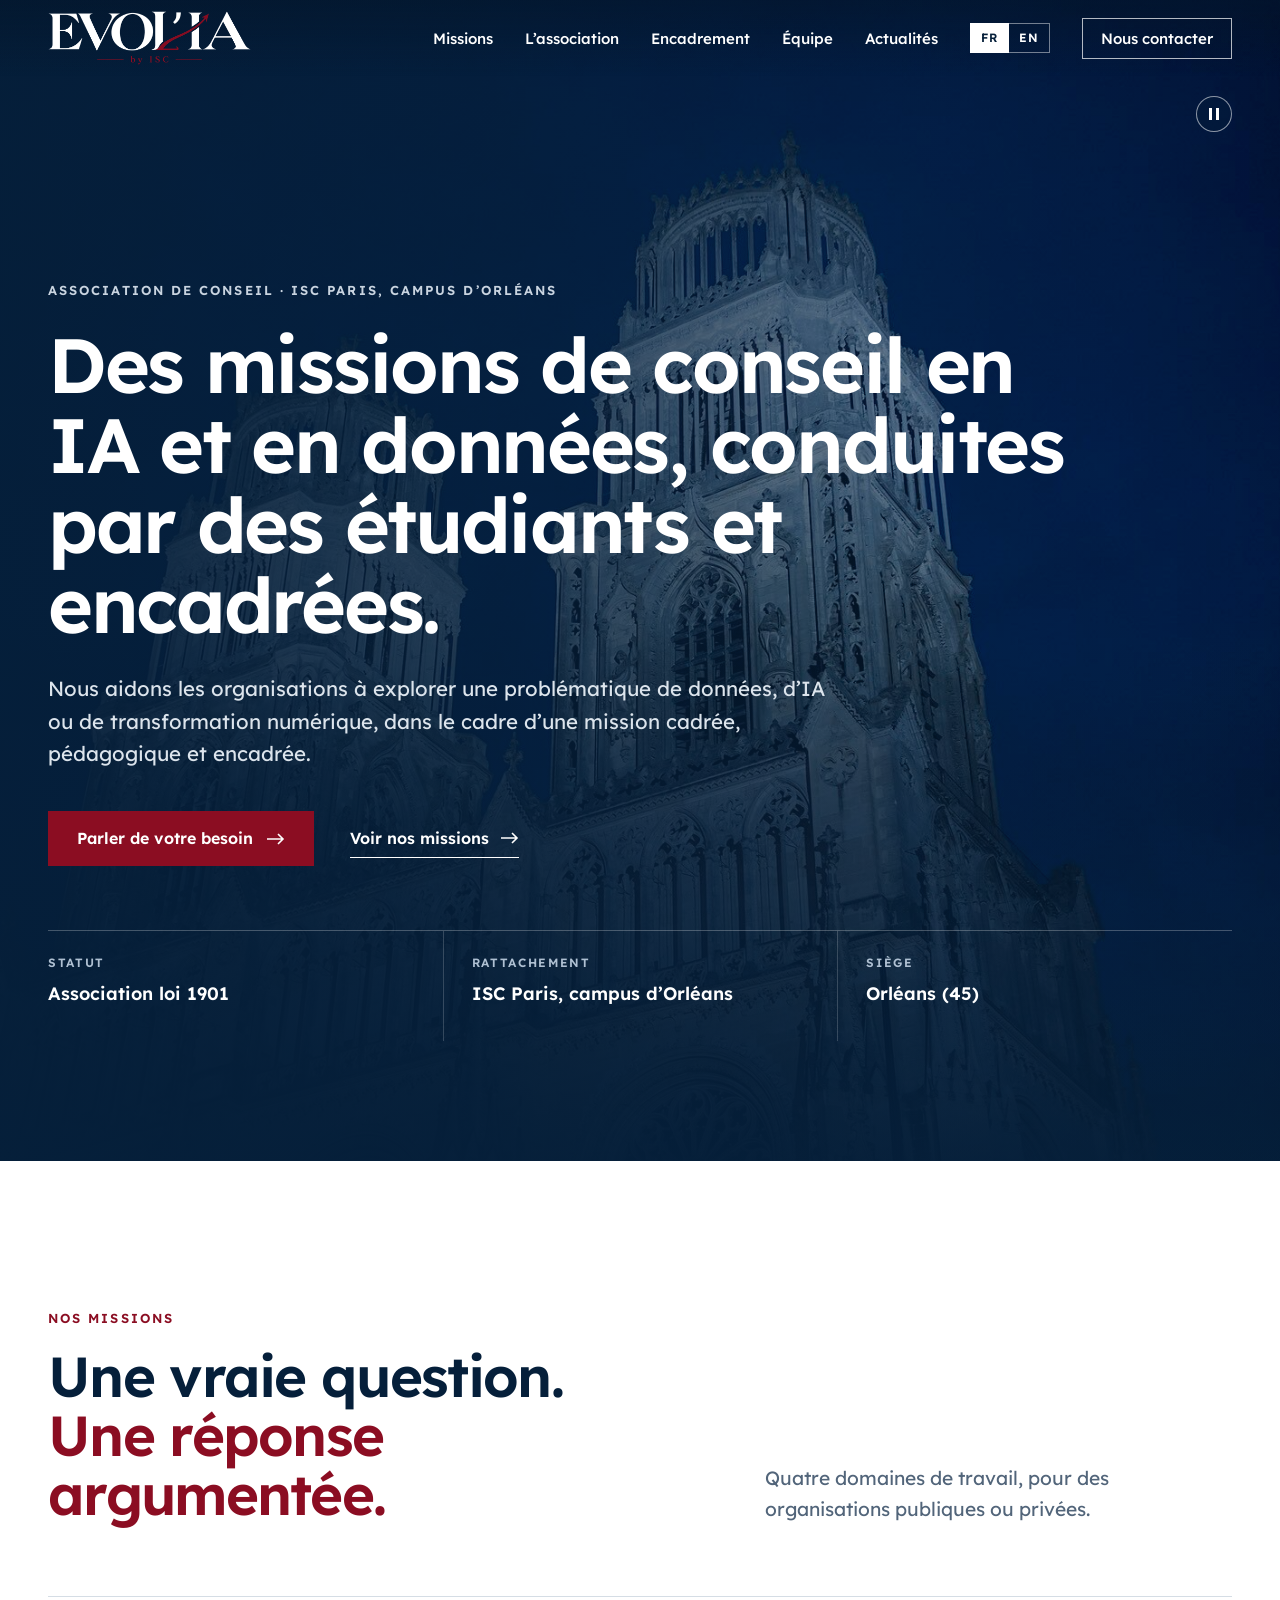
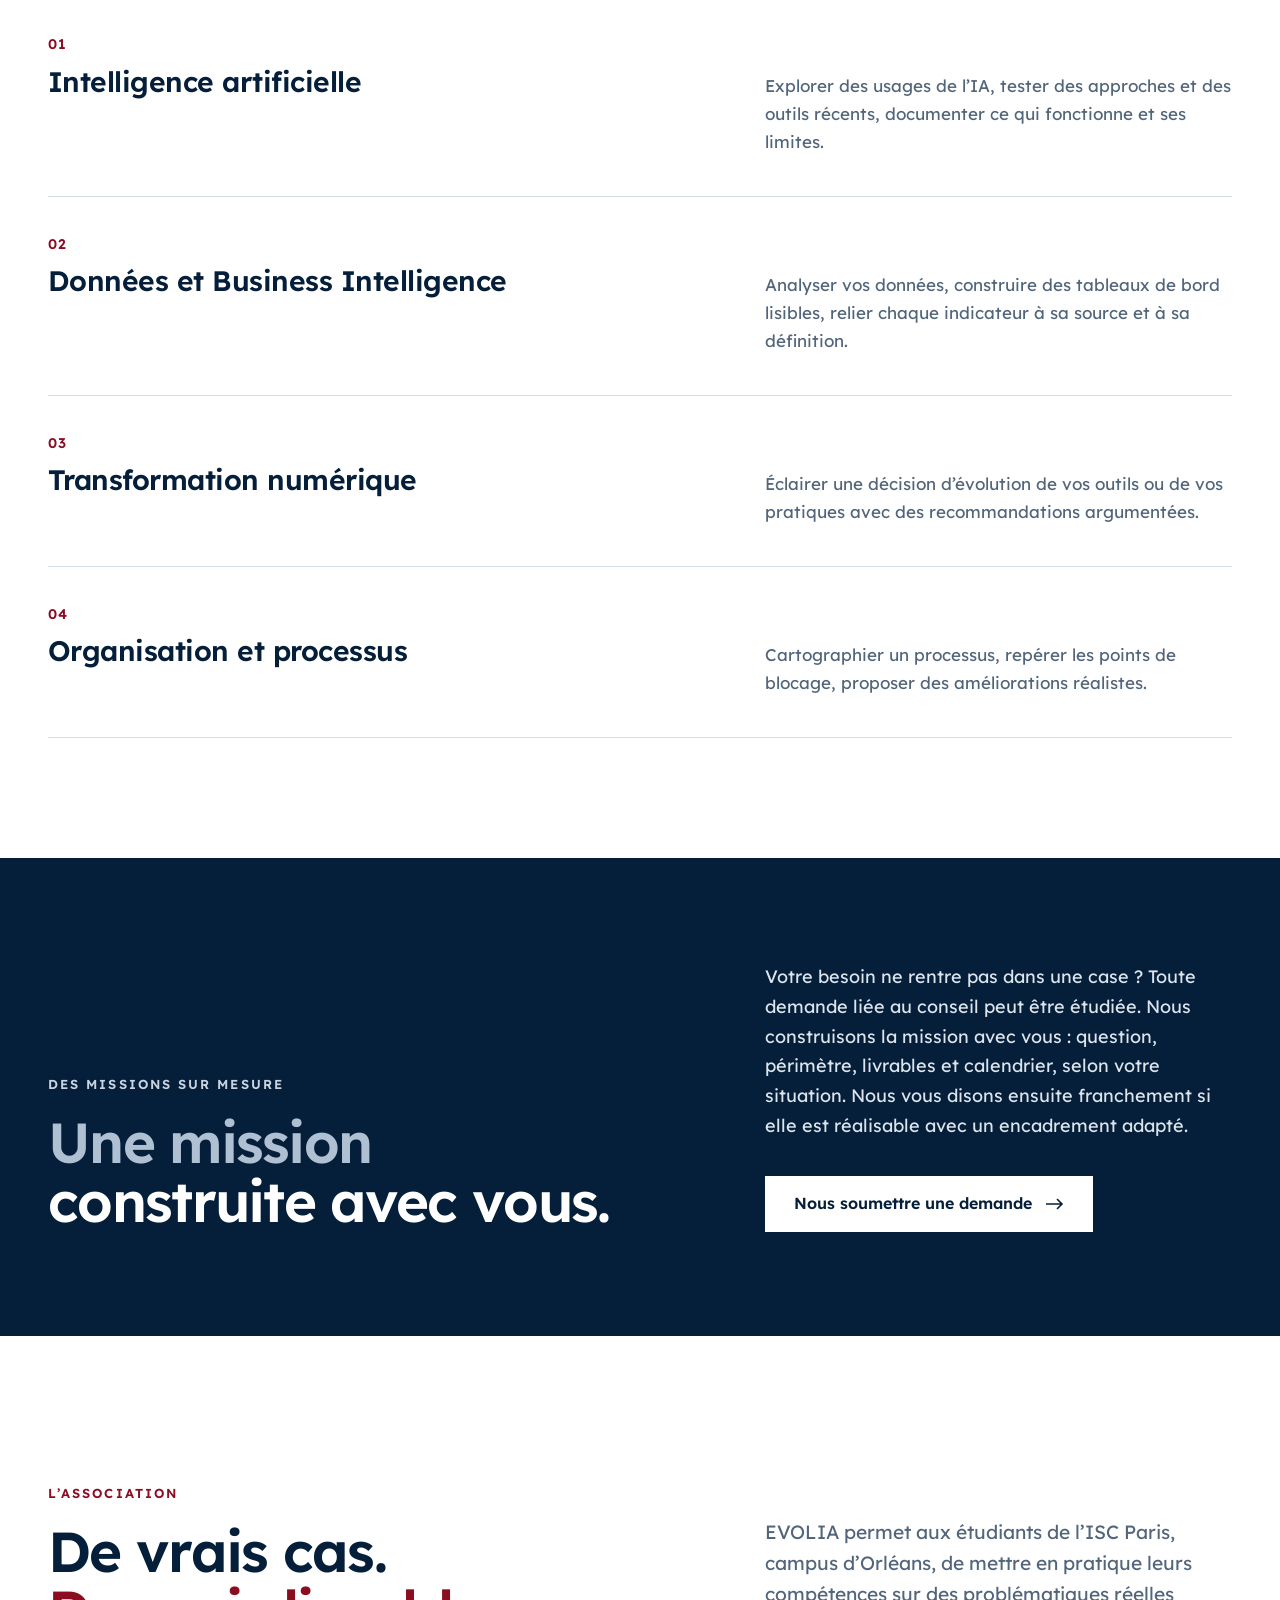
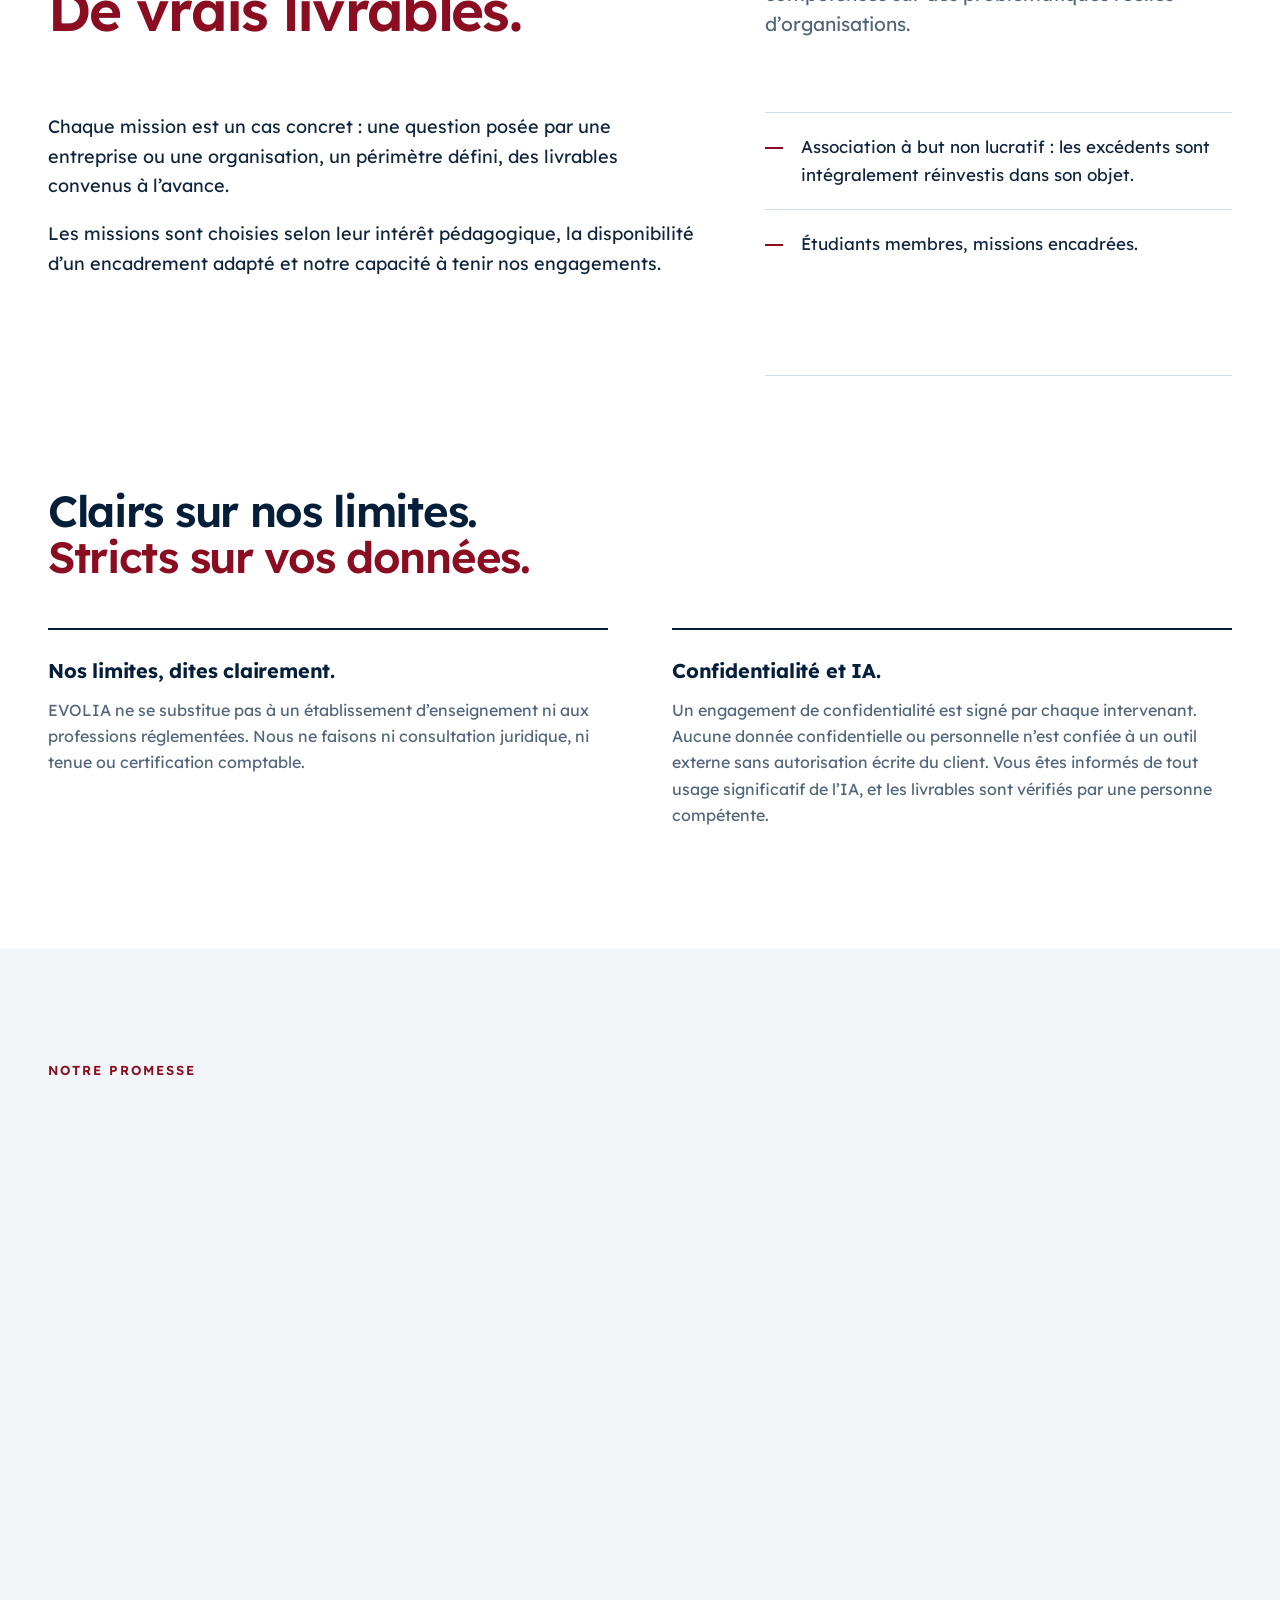
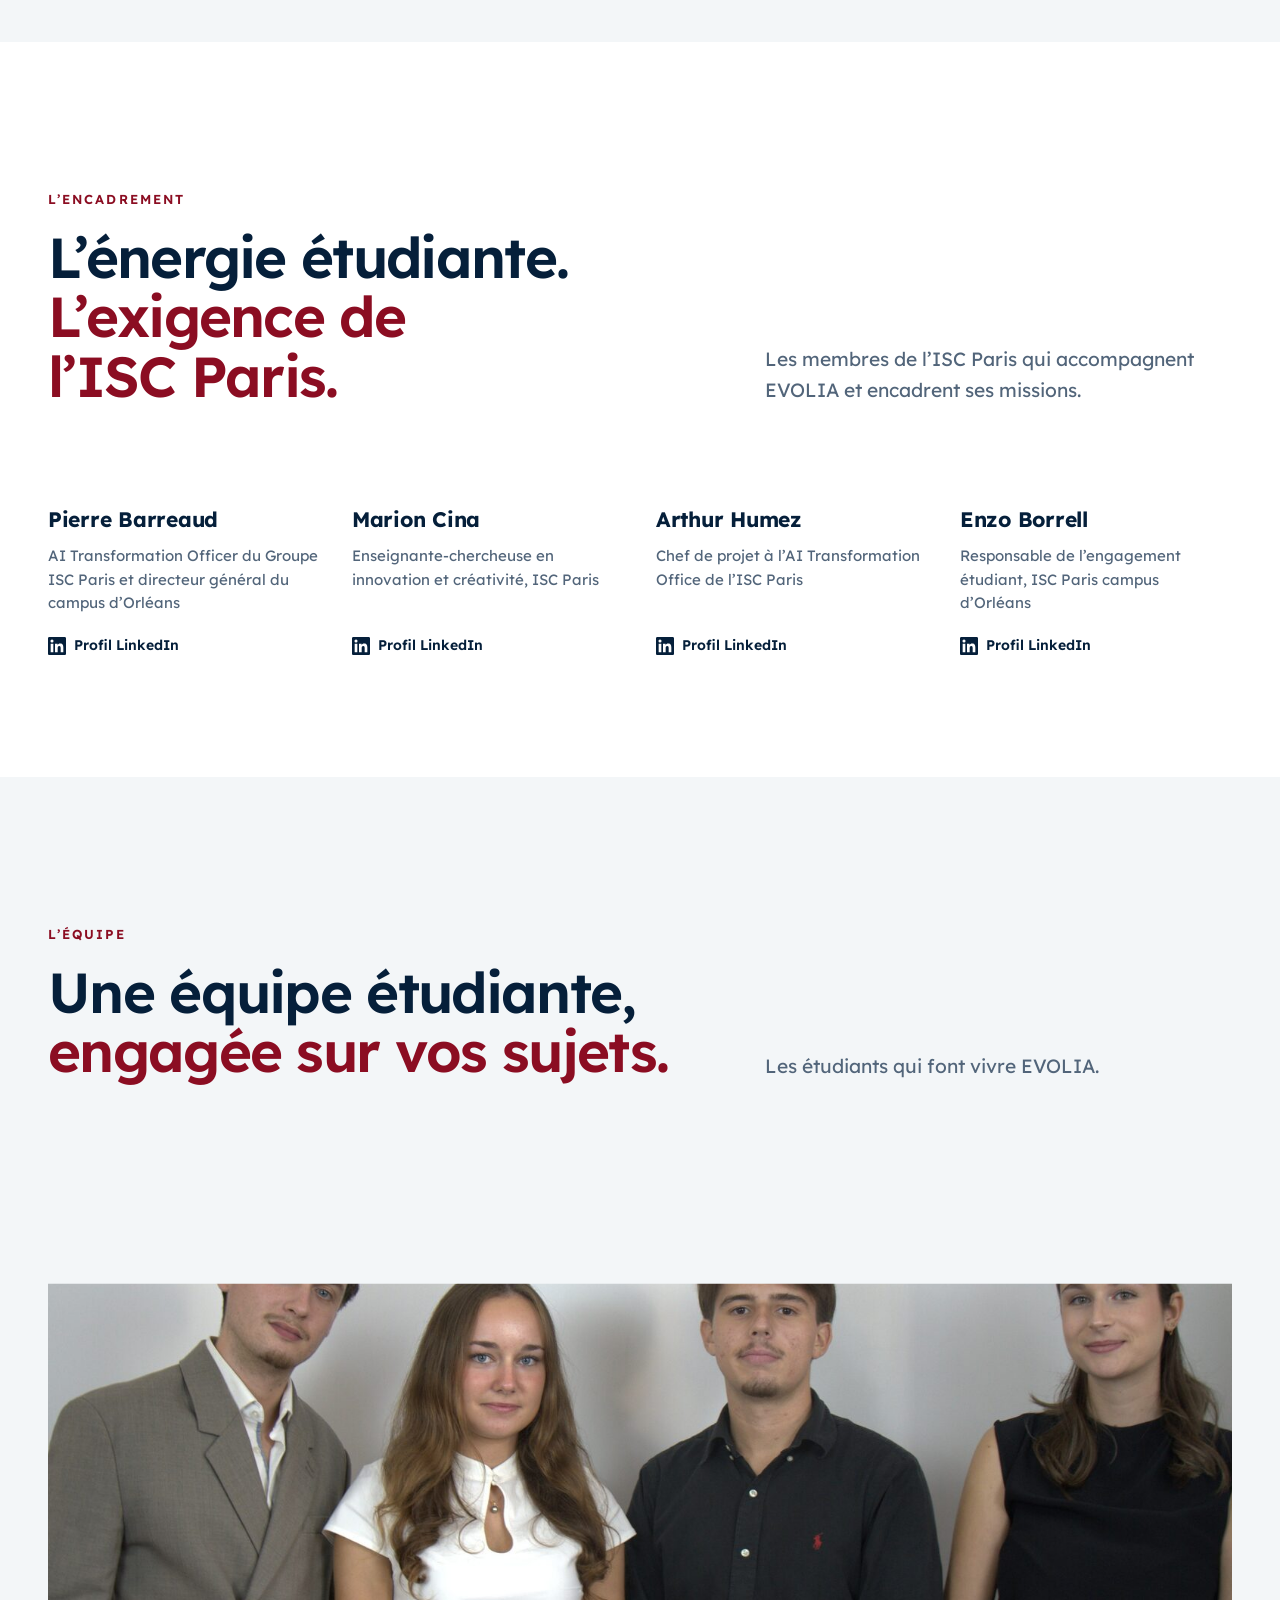
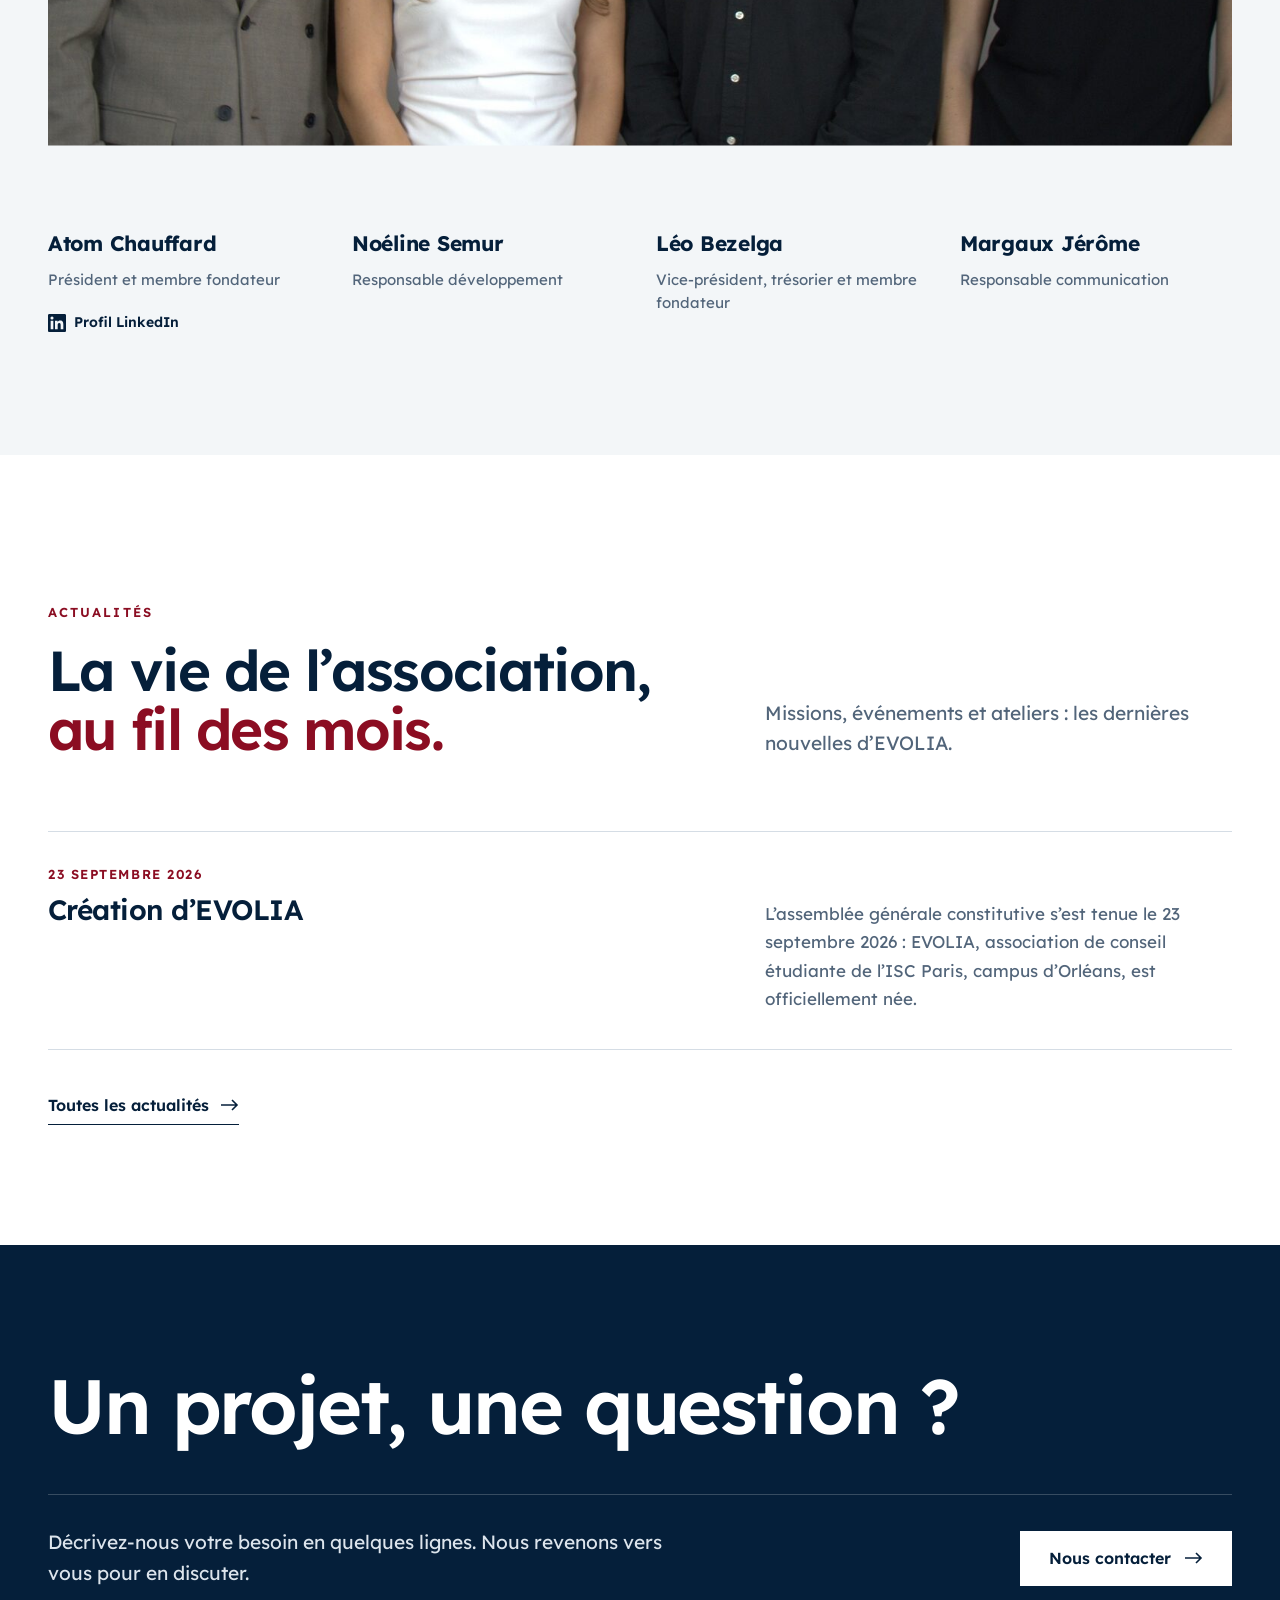
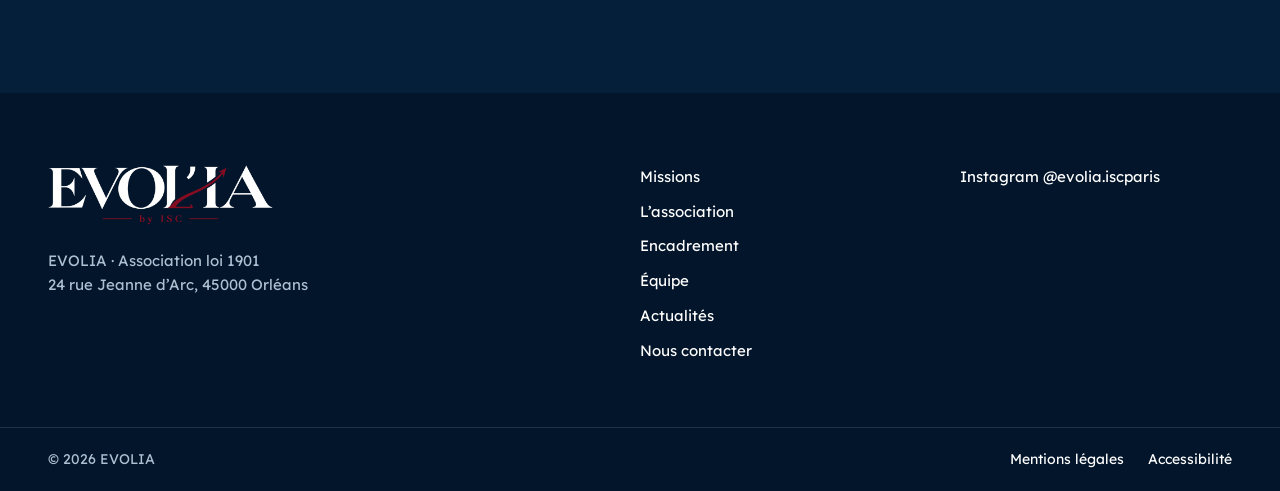
==== commit 35ff85e3: "Actualités, pièce jointe, carte, accessibilité, plaquette v2 et tableau restylé - Rubrique Actualité" ====
--- a/index.html
+++ b/index.html
@@ -35,6 +35,7 @@
     <li><a href="#association"><span data-en="The association">L’association</span></a></li>
     <li><a href="#encadrement"><span data-en="Supervision">Encadrement</span></a></li>
     <li><a href="#equipe"><span data-en="Team">Équipe</span></a></li>
+    <li><a href="actualites"><span data-en="News">Actualités</span></a></li>
     <li class="lang" role="group" aria-label="Langue / Language"><button type="button" data-lang="fr" aria-pressed="true">FR</button><button type="button" data-lang="en" aria-pressed="false">EN</button></li>
     <li><a href="contact" class="cta"><span data-en="Contact us">Nous contacter</span></a></li>
    </ul>
@@ -44,6 +45,7 @@
 
 <main id="contenu">
 <section class="hero" id="accueil">
+ <button class="pause-anim" type="button" aria-pressed="false"><span class="vh"><span data-en="Pause the background animation">Mettre en pause l’animation de fond</span></span></button>
  <div class="wrap hero-corps">
   <p class="eyebrow"><span data-en="Consulting association · ISC Paris, Orléans campus">Association de conseil · ISC Paris, campus d’Orléans</span></p>
   <h1><span data-en="Consulting missions in AI and data, carried out by supervised students.">Des missions de conseil en IA et en données, conduites par des étudiants et encadrées.</span></h1>
@@ -165,6 +167,20 @@
  </div>
 </section>
 
+<section id="actualites" data-masquer-si-vide hidden>
+ <div class="wrap">
+  <div class="sec-tete revele">
+   <div>
+    <h2 class="label"><span data-en="News">Actualités</span></h2>
+    <p class="accroche"><span data-en="Life at the association, &lt;span class=&quot;fort&quot;&gt;month by month.&lt;/span&gt;">La vie de l’association, <span class="fort">au fil des mois.</span></span></p>
+   </div>
+   <p class="intro"><span data-en="Missions, events and workshops: the latest news from EVOLIA.">Missions, événements et ateliers : les dernières nouvelles d’EVOLIA.</span></p>
+  </div>
+  <ol class="actus" data-actualites="3"></ol>
+  <p class="actus-tout"><a class="lien-fleche" href="actualites"><span data-en="All news">Toutes les actualités</span></a></p>
+ </div>
+</section>
+
 <section class="appel" id="contact">
  <div class="wrap">
   <h2 class="revele"><span data-en="A project, a question?">Un projet, une question ?</span></h2>
@@ -187,6 +203,7 @@
    <li><a href="/#association"><span data-en="The association">L’association</span></a></li>
    <li><a href="/#encadrement"><span data-en="Supervision">Encadrement</span></a></li>
    <li><a href="/#equipe"><span data-en="Team">Équipe</span></a></li>
+   <li><a href="/actualites"><span data-en="News">Actualités</span></a></li>
    <li><a href="contact"><span data-en="Contact us">Nous contacter</span></a></li>
   </ul>
   <ul class="pied-nav">
@@ -196,11 +213,12 @@
  <div class="bandeau">
   <div class="wrap">
    <span>© 2026 EVOLIA</span>
-   <a href="mentions-legales"><span data-en="Legal notice">Mentions légales</span></a>
+   <span class="liens-legaux"><a href="mentions-legales"><span data-en="Legal notice">Mentions légales</span></a> <a href="accessibilite"><span data-en="Accessibility">Accessibilité</span></a></span>
   </div>
  </div>
 </footer>
 
+<script src="actualites.js" defer></script>
 <script>
 (function(){
  var lang='fr';
@@ -246,6 +264,11 @@
   function profondeur(){attente=false;var y=window.scrollY,hauteur=hero.offsetHeight;if(y>hauteur)return;hero.style.setProperty('--decalage',(y*.3).toFixed(1)+'px');hero.style.setProperty('--fondu',Math.min(1,Math.max(0,1-(y-hauteur*.4)/(hauteur*.5))).toFixed(3))}
   window.addEventListener('scroll',function(){if(!attente){attente=true;window.requestAnimationFrame(profondeur)}},{passive:true});
   if('IntersectionObserver' in window)new IntersectionObserver(function(e){hero.classList.toggle('hors-ecran',!e[0].isIntersecting)}).observe(hero);
+  // Bouton pause du zoom de la photo (choix mémorisé dans le navigateur)
+  var pause=document.querySelector('.pause-anim');
+  function appliquerPause(p){hero.classList.toggle('en-pause',p);pause.setAttribute('aria-pressed',String(p))}
+  try{appliquerPause(localStorage.getItem('evolia-pause')==='1')}catch(e){}
+  pause.addEventListener('click',function(){var p=pause.getAttribute('aria-pressed')!=='true';appliquerPause(p);try{localStorage.setItem('evolia-pause',p?'1':'0')}catch(e){}});
  }
  var b=document.querySelector('.burger'),n=document.getElementById('menu');
  b.addEventListener('click',function(){var o=n.classList.toggle('open');b.setAttribute('aria-expanded',o);h.classList.toggle('menu-ouvert',o)});
--- a/style.css
+++ b/style.css
@@ -108,6 +108,13 @@
 .principes p{margin:0;padding-top:24px;border-top:2px solid var(--nuit);font-size:16px;color:var(--ardoise)}
 .principes strong{display:block;margin-bottom:10px;font-size:20px;letter-spacing:-.01em;color:var(--nuit)}
 
+/* actualités */
+.actus{list-style:none;margin:0;padding:0;border-bottom:1px solid var(--ligne)}
+.actus li{display:grid;grid-template-columns:7fr 5fr;gap:8px 64px;align-items:baseline;padding:32px 0 36px;border-top:1px solid var(--ligne)}
+.actus time{grid-column:1;font-size:13px;font-weight:600;letter-spacing:.12em;text-transform:uppercase;color:var(--rouge)}
+.actus h3{grid-column:1;grid-row:2;font-size:clamp(22px,2.2vw,28px);line-height:1.2;letter-spacing:-.018em;font-weight:600}
+.actus p{grid-column:2;grid-row:2;margin:0;font-size:17px;color:var(--ardoise);max-width:34em}
+.actus-tout{margin:36px 0 0}
 /* bandeau « Notre promesse » */
 .manifeste{padding:112px 0 120px}
 .manifeste-mots{margin:8px 0 0;font-size:clamp(34px,11.5vw,144px);line-height:.98;letter-spacing:-.045em;font-weight:600;color:var(--nuit)}
@@ -145,6 +152,8 @@
 input,textarea,select{width:100%;font:inherit;padding:12px 14px;border:1px solid #6E8194;border-radius:0;background:var(--blanc);color:var(--encre);margin-bottom:20px}
 select{appearance:none;-webkit-appearance:none;padding-right:40px;background:var(--blanc) url("data:image/svg+xml,%3Csvg xmlns='http://www.w3.org/2000/svg' width='14' height='14' viewBox='0 0 24 24' fill='none' stroke='%23051F3A' stroke-width='2.5' stroke-linecap='round' stroke-linejoin='round'%3E%3Cpath d='M6 9l6 6 6-6'/%3E%3C/svg%3E") no-repeat right 14px center}
 textarea{min-height:150px;resize:vertical;display:block}
+input[type=file]{padding:10px;cursor:pointer}
+input[type=file]::file-selector-button{font:inherit;font-weight:600;font-size:14px;margin-right:14px;padding:8px 14px;border:1px solid var(--nuit);background:var(--blanc);color:var(--nuit);cursor:pointer}
 input:focus,textarea:focus,select:focus{outline:2px solid var(--nuit);outline-offset:1px}
 .duo{display:grid;grid-template-columns:1fr 1fr;gap:0 16px}
 .duo>div{min-width:0}
@@ -170,6 +179,19 @@
 .ok{display:none;margin-top:16px;padding:14px 18px;border-left:4px solid var(--nuit);background:var(--blanc)}
 .ok.ko{border-left-color:var(--rouge)}
 
+/* délai de réponse et carte (page contact) */
+.delai{display:flex;align-items:center;gap:10px;margin:0 0 28px;font-weight:600;color:var(--nuit)}
+.delai::before{content:"";width:8px;height:8px;border-radius:50%;background:var(--rouge);flex:none}
+.carte{margin:40px 0 0}
+.carte iframe{display:block;width:100%;height:260px;border:1px solid var(--ligne)}
+.carte figcaption{margin-top:8px;font-size:13px;color:var(--ardoise)}
+/* bouton pause du zoom de la photo d'accueil (visible seulement si les animations sont actives) */
+.pause-anim{display:none;position:absolute;z-index:2;top:96px;right:var(--marge);width:36px;height:36px;padding:0;border:1px solid rgba(255,255,255,.55);border-radius:50%;background:rgba(5,31,58,.35);cursor:pointer}
+.anim .pause-anim{display:block}
+.pause-anim::before{content:"";position:absolute;inset:0;margin:auto;width:10px;height:12px;border-left:3px solid var(--blanc);border-right:3px solid var(--blanc);box-sizing:border-box}
+.pause-anim[aria-pressed="true"]::before{width:0;height:0;border:0;border-left:11px solid var(--blanc);border-top:7px solid transparent;border-bottom:7px solid transparent;margin-left:13px}
+.pause-anim:hover{background:rgba(5,31,58,.6)}
+.anim .hero.en-pause::before{animation-play-state:paused}
 /* pages simples : contact et mentions légales */
 .page-simple main section{padding:96px 0 120px}
 .titre-page,.legal h1{font-size:clamp(40px,5vw,64px);line-height:1.06;letter-spacing:-.03em;font-weight:600;color:var(--nuit);margin:0 0 20px}
@@ -177,6 +199,8 @@
 .legal{max-width:52em}
 .legal h3{font-size:20px;margin:40px 0 10px}
 .legal p{margin:0 0 10px;color:var(--encre);font-size:16px}
+.legal ul{margin:0 0 10px;padding-left:20px}
+.legal li{margin:0 0 8px;font-size:16px}
 .top-actions{display:flex;align-items:center;gap:24px}
 .retour{font-size:15px;font-weight:500;text-decoration:none;white-space:nowrap}
 .retour:hover{text-decoration:underline}
@@ -192,6 +216,7 @@
 footer a:hover{text-decoration:underline}
 footer .bandeau{margin-top:64px;border-top:1px solid rgba(255,255,255,.12);padding:20px 0;font-size:14px}
 footer .bandeau .wrap{display:flex;justify-content:space-between;flex-wrap:wrap;gap:8px 24px}
+.liens-legaux{display:flex;flex-wrap:wrap;gap:8px 24px}
 
 /* animations sobres */
 @keyframes monte{from{opacity:0;transform:translateY(48px)}to{opacity:1;transform:none}}
@@ -231,7 +256,8 @@
 @media (max-width:1000px){
  .personnes{grid-template-columns:repeat(2,1fr)}
 }
-@media (max-width:860px){
+/* menu replié derrière le bouton « Menu » dès que la place manque */
+@media (max-width:1180px){
  .js .burger{display:block}
  header.top .wrap{flex-wrap:wrap;height:auto;min-height:76px}
  .js header.top .wrap{flex-wrap:nowrap;height:76px}
@@ -242,6 +268,8 @@
  nav a{display:block;padding:10px 0}
  nav a.cta{display:inline-block;margin-top:8px}
  .lang{padding:10px 0}
+}
+@media (max-width:860px){
  section{padding:80px 0}
  .hero{min-height:0}
  .hero::before{background:linear-gradient(180deg,rgba(5,31,58,.55) 0%,rgba(5,31,58,.88) 55%,rgba(5,31,58,.97) 100%),url("assets/orleans-cathedrale-mobile.jpg") 62% top/cover no-repeat var(--nuit)}
@@ -253,6 +281,9 @@
  .contact form{order:-1}
  .sec-tete{margin-bottom:48px}
  .domaines li{grid-template-columns:1fr;padding:28px 0 32px}
+ .actus li{grid-template-columns:1fr;padding:24px 0 28px}
+ .actus h3,.actus p{grid-column:1;grid-row:auto}
+ .actus p{margin-top:8px}
  .domaines h3,.domaines p{grid-column:1;grid-row:auto}
  .domaines p{margin-top:8px}
  .surmesure{padding:80px 0}
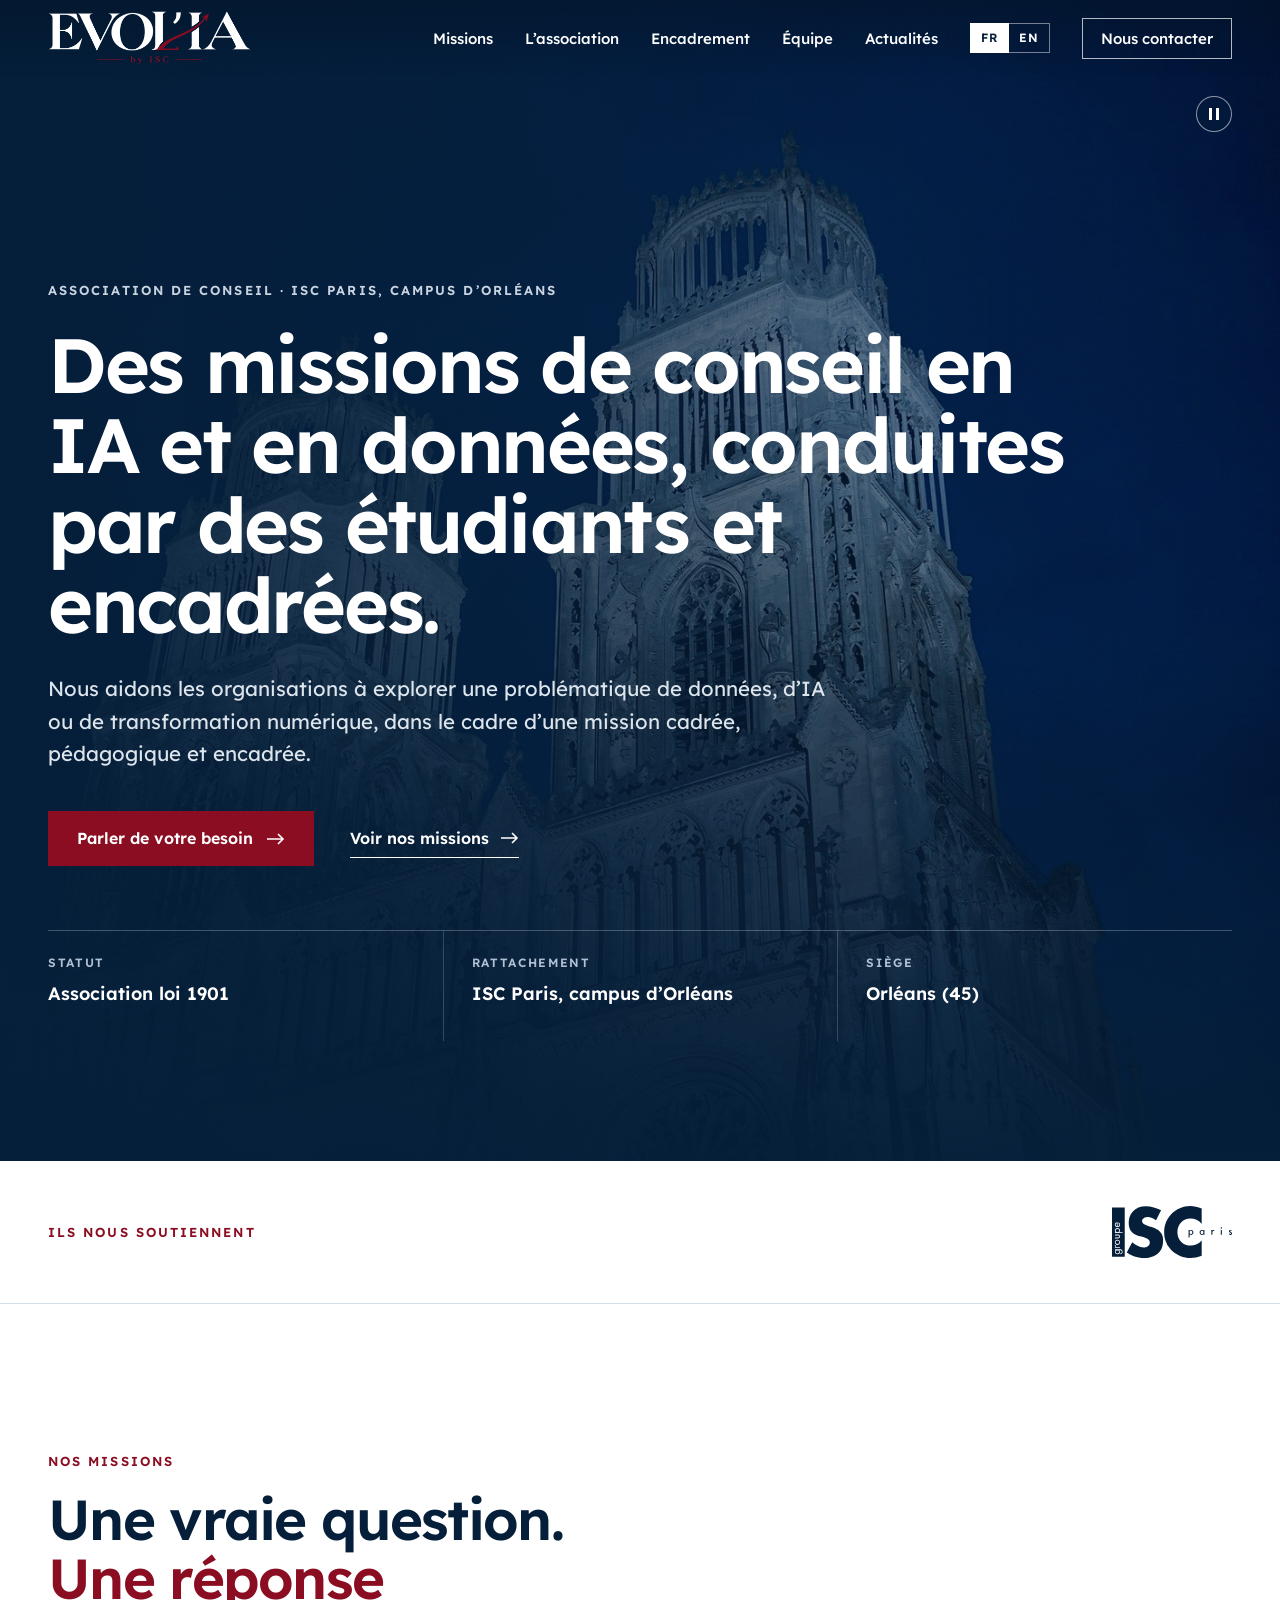
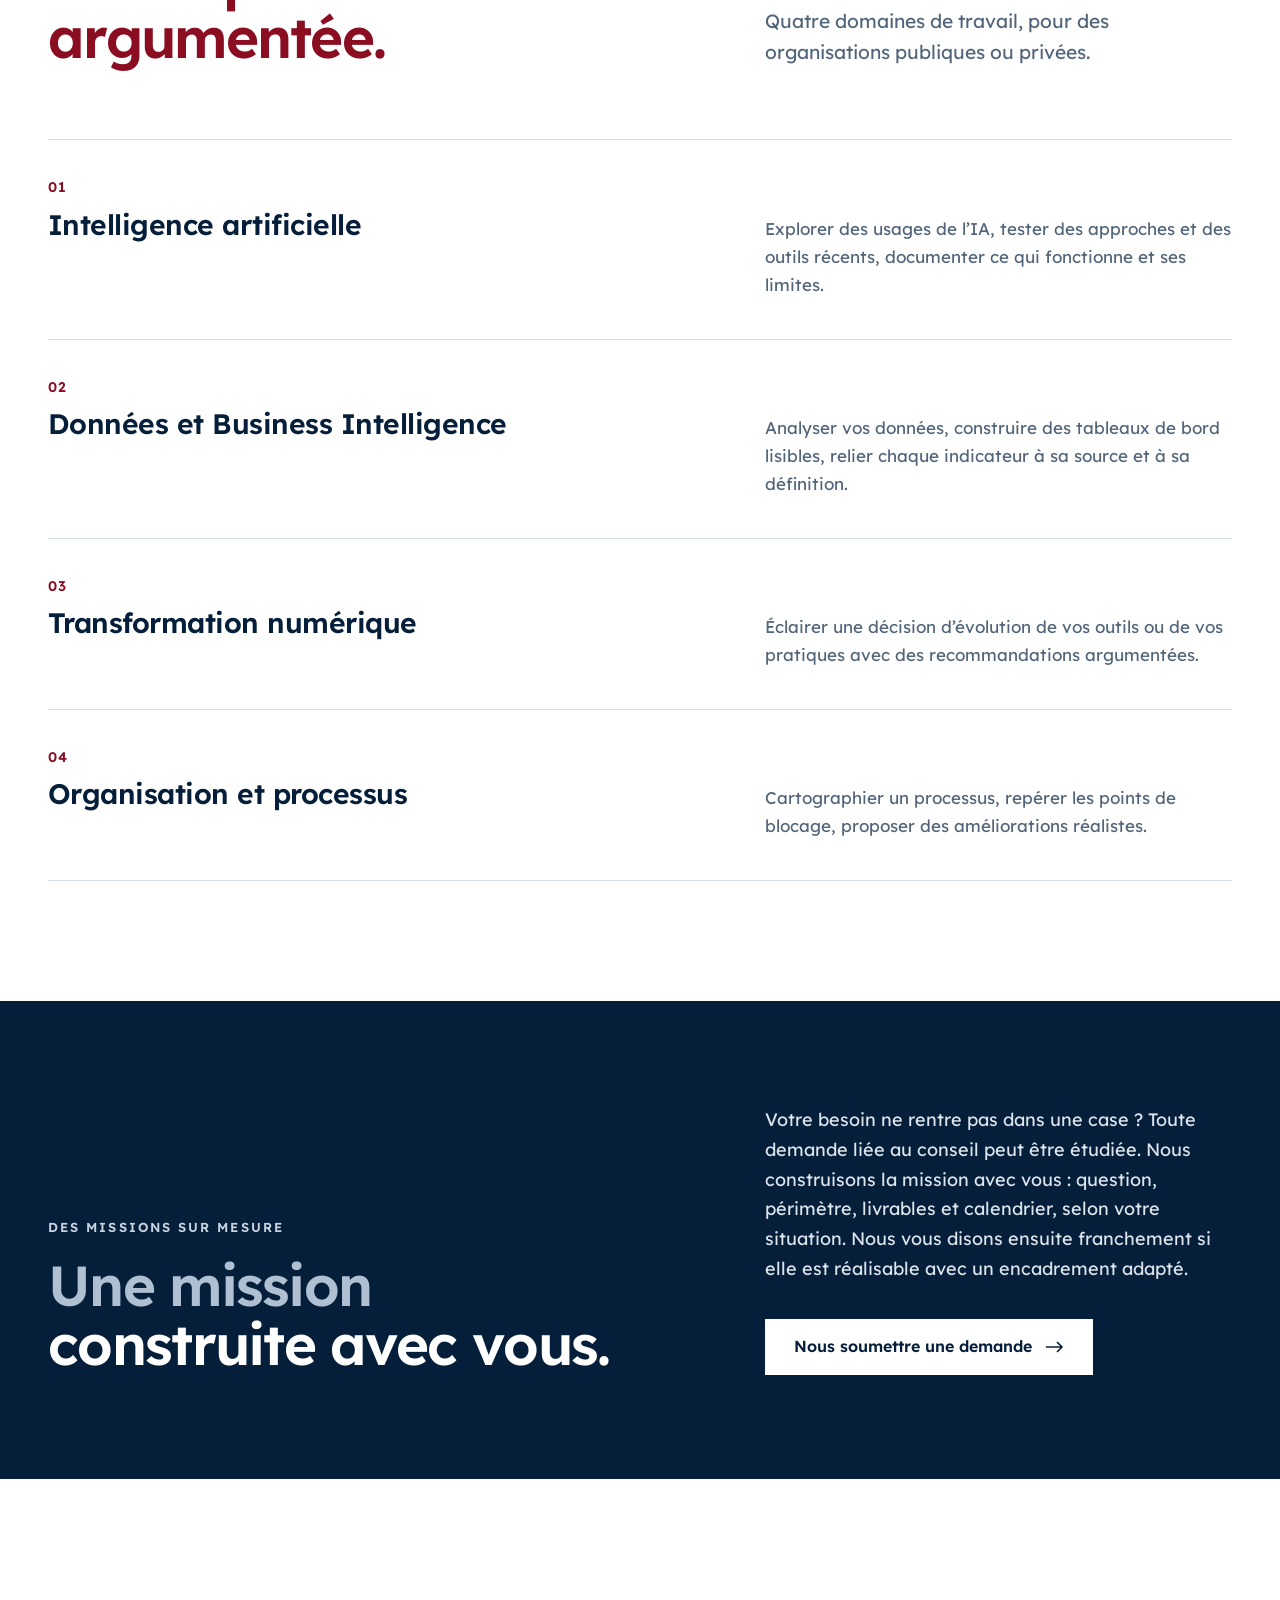
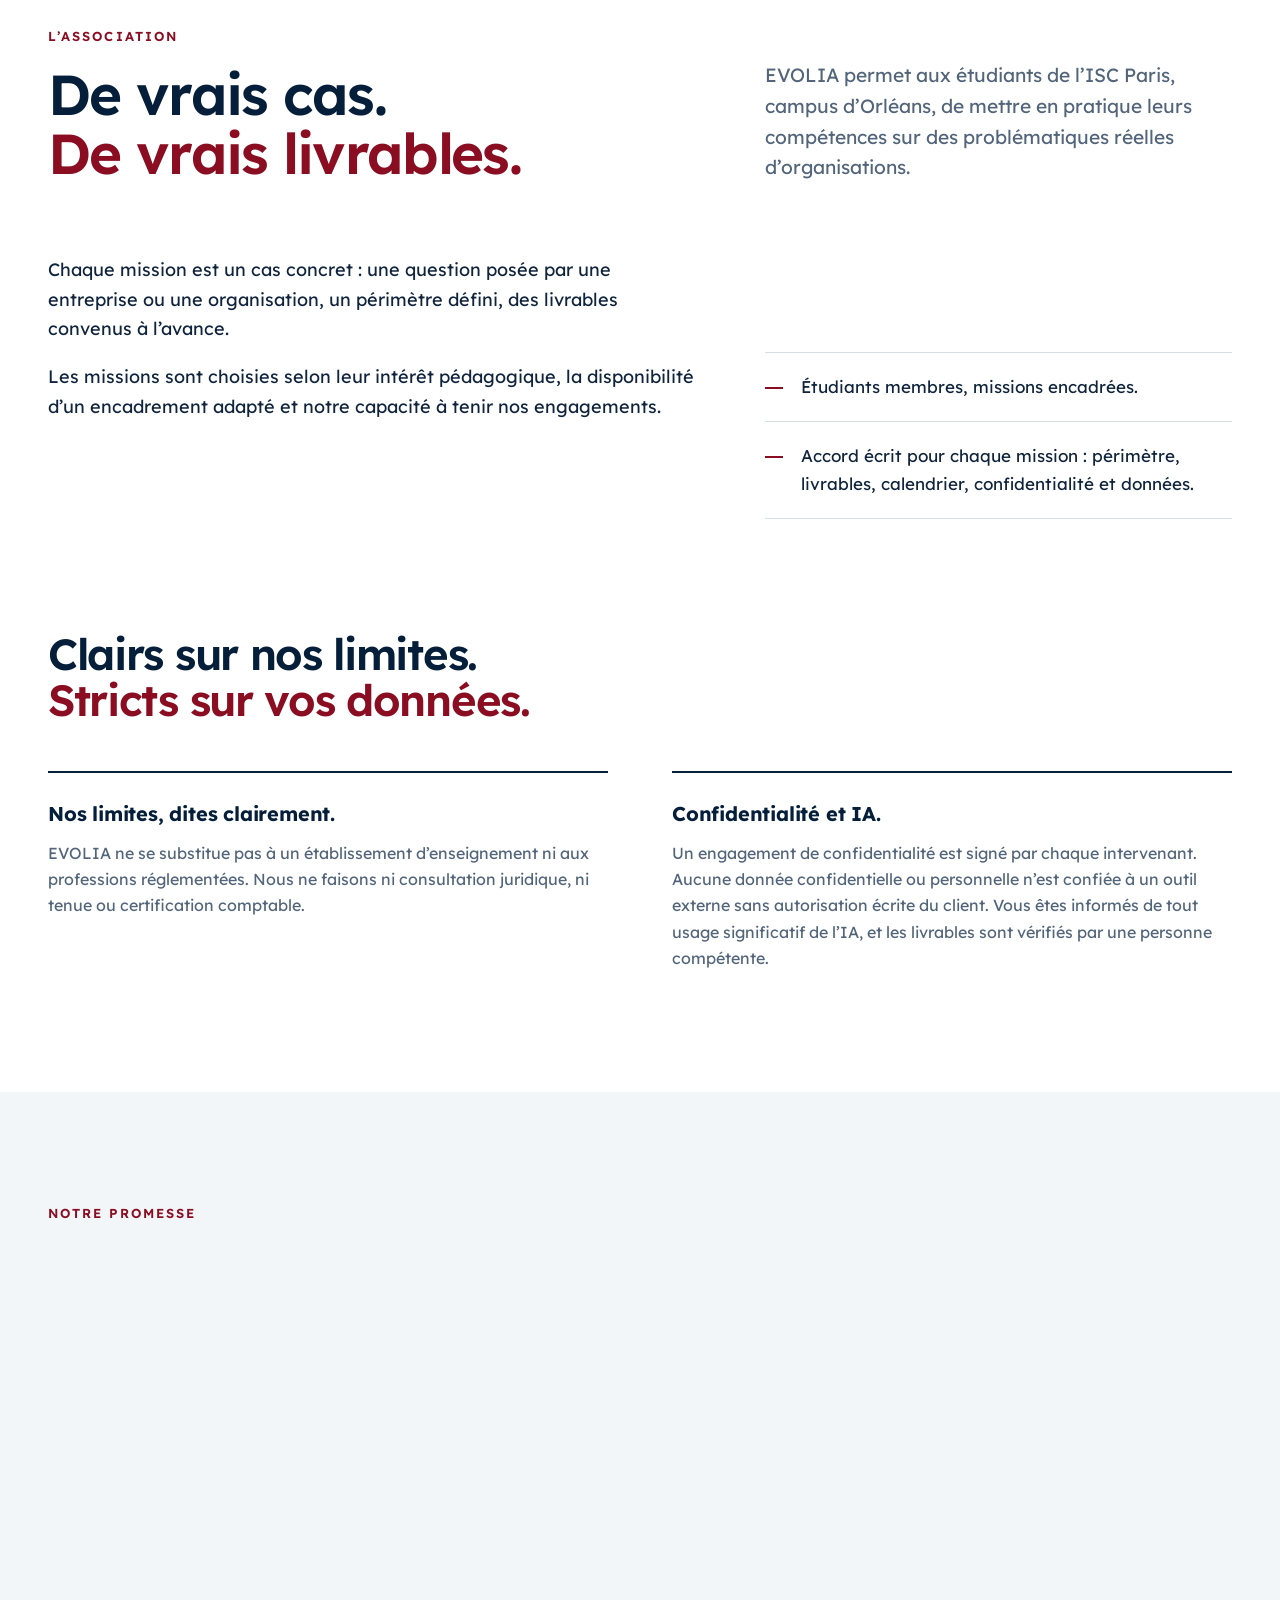
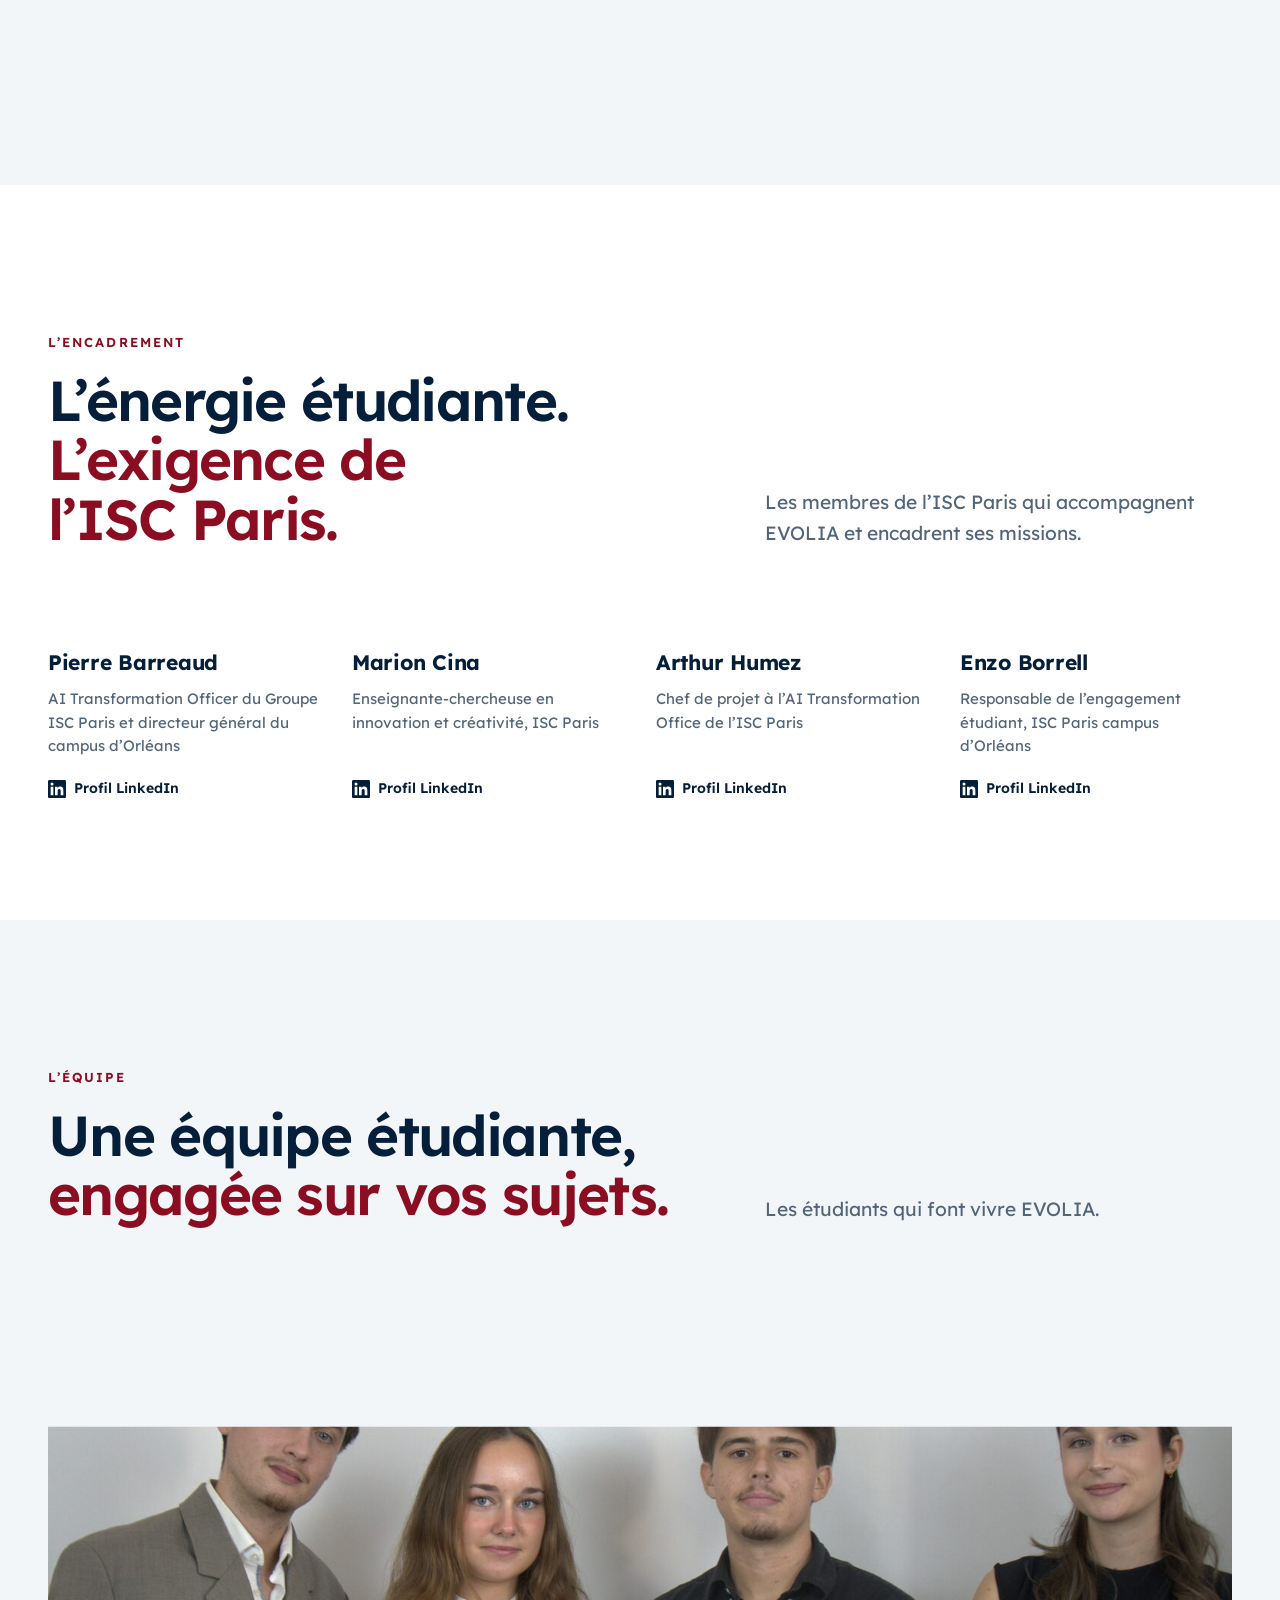
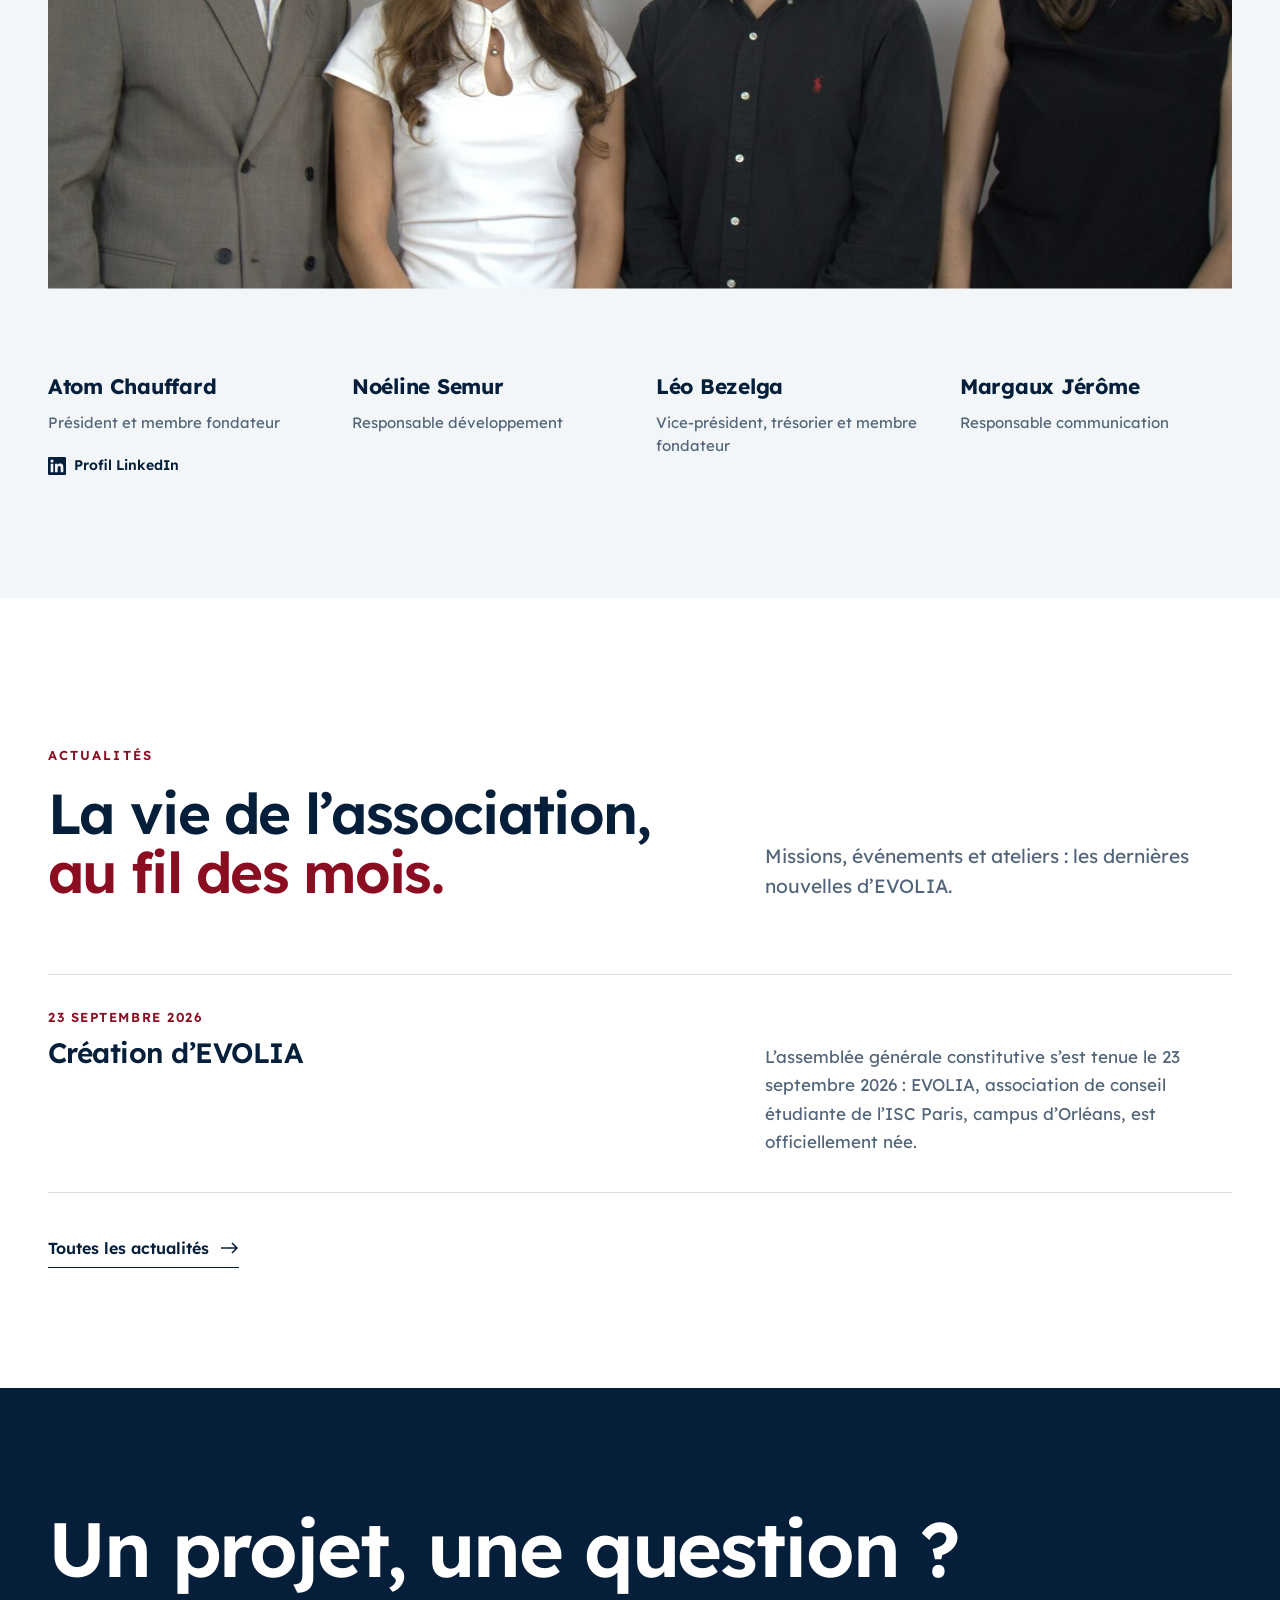
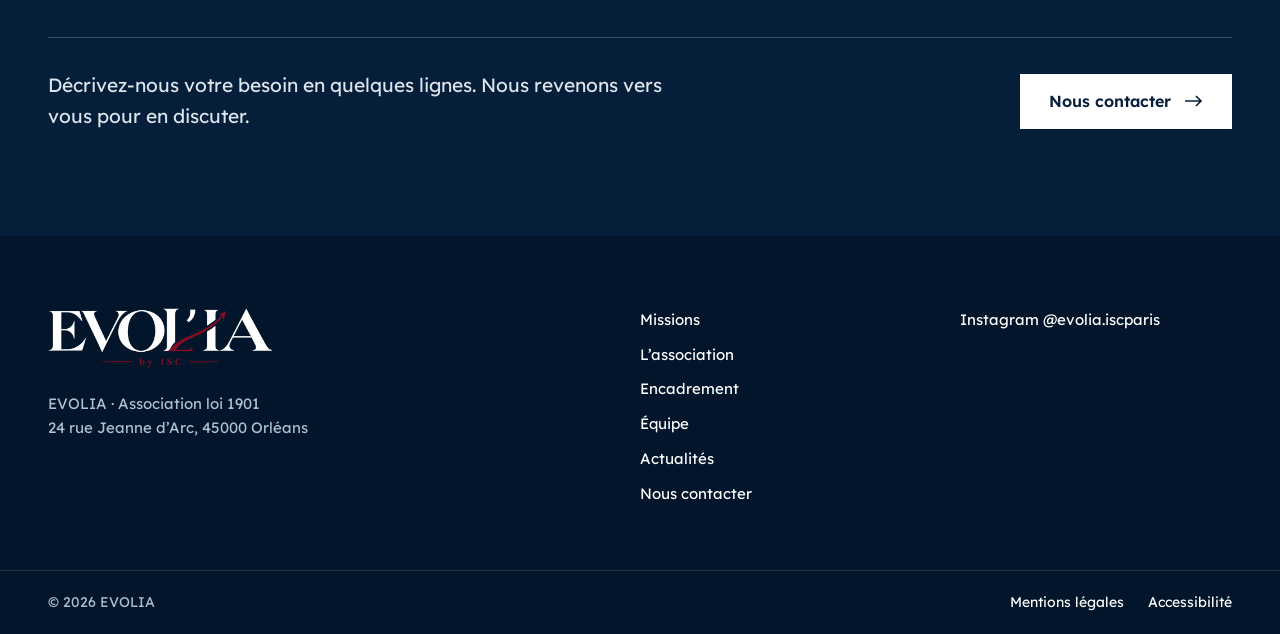
==== commit df629dd0: "Bande « Ils nous soutiennent », bandeau cookies et adresse Gmail - Bande partenaires sous l'accueil " ====
--- a/index.html
+++ b/index.html
@@ -64,6 +64,15 @@
  </div>
 </section>
 
+<section class="soutiens" aria-labelledby="soutiens-titre">
+ <div class="wrap revele">
+  <h2 class="label" id="soutiens-titre"><span data-en="They support us">Ils nous soutiennent</span></h2>
+  <ul class="logos">
+   <li><img src="assets/logo-isc-paris.svg" alt="ISC Paris" width="146" height="66"></li>
+  </ul>
+ </div>
+</section>
+
 <section id="missions">
  <div class="wrap">
   <div class="sec-tete revele">
@@ -213,7 +222,7 @@
  <div class="bandeau">
   <div class="wrap">
    <span>© 2026 EVOLIA</span>
-   <span class="liens-legaux"><a href="mentions-legales"><span data-en="Legal notice">Mentions légales</span></a> <a href="accessibilite"><span data-en="Accessibility">Accessibilité</span></a></span>
+   <span class="liens-legaux"><a href="mentions-legales"><span data-en="Legal notice">Mentions légales</span></a> <a href="accessibilite"><span data-en="Accessibility">Accessibilité</span></a> <a href="#" class="gerer-cookies" hidden><span data-en="Cookie settings">Gérer les cookies</span></a></span>
   </div>
  </div>
 </footer>
@@ -277,5 +286,6 @@
  document.addEventListener('keydown',function(e){if(e.key==='Escape'&&n.classList.contains('open')){fermerMenu();b.focus()}});
 })();
 </script>
+<script src="/mesure.js" defer></script>
 </body>
 </html>
--- a/style.css
+++ b/style.css
@@ -89,6 +89,12 @@
 .domaines h3{grid-column:1;grid-row:2;font-size:clamp(22px,2.2vw,30px);line-height:1.2;letter-spacing:-.018em;font-weight:600}
 .domaines p{grid-column:2;grid-row:2;margin:0;font-size:17px;color:var(--ardoise);max-width:34em}
 
+/* bande « Ils nous soutiennent » */
+section.soutiens{padding:44px 0;border-bottom:1px solid var(--ligne)}
+.soutiens .wrap{display:flex;align-items:center;justify-content:space-between;flex-wrap:wrap;gap:20px 48px}
+.soutiens h2.label{margin:0}
+.logos{list-style:none;margin:0;padding:0;display:flex;align-items:center;flex-wrap:wrap;gap:24px 56px}
+.logos img{height:54px;width:auto}
 /* bandeau « missions sur mesure » */
 .surmesure{background:var(--nuit);color:var(--blanc);padding:104px 0}
 .surmesure .wrap{display:grid;grid-template-columns:7fr 5fr;gap:32px 64px;align-items:end}
@@ -205,6 +211,15 @@
 .retour{font-size:15px;font-weight:500;text-decoration:none;white-space:nowrap}
 .retour:hover{text-decoration:underline}
 
+/* bandeau cookies (affiché seulement si la mesure d'audience est configurée) */
+.bandeau-cookies{position:fixed;z-index:50;left:var(--marge);bottom:24px;max-width:520px;background:var(--nuit);color:var(--blanc);padding:22px 24px;box-shadow:0 12px 40px rgba(3,21,42,.35)}
+.bandeau-cookies p{margin:0 0 16px;font-size:14px;line-height:1.55;color:#DCE4EC}
+.bandeau-cookies a{color:var(--blanc)}
+.bandeau-cookies .choix{display:flex;gap:12px}
+.bandeau-cookies button{flex:1;padding:12px 16px;font:600 15px/1.2 "Lexend",Arial,sans-serif;color:var(--blanc);background:none;border:1px solid rgba(255,255,255,.75);cursor:pointer}
+.bandeau-cookies button:hover{background:var(--blanc);color:var(--nuit)}
+.bandeau-cookies :focus-visible{outline-color:var(--blanc)}
+@media (max-width:560px){.bandeau-cookies{left:12px;right:12px;bottom:12px;max-width:none}}
 /* pied de page */
 footer{background:var(--nuit-fonce);color:#AFC0D2;font-size:15px;padding:72px 0 0}
 .pied{display:grid;grid-template-columns:2fr 1fr 1fr;gap:40px 48px}
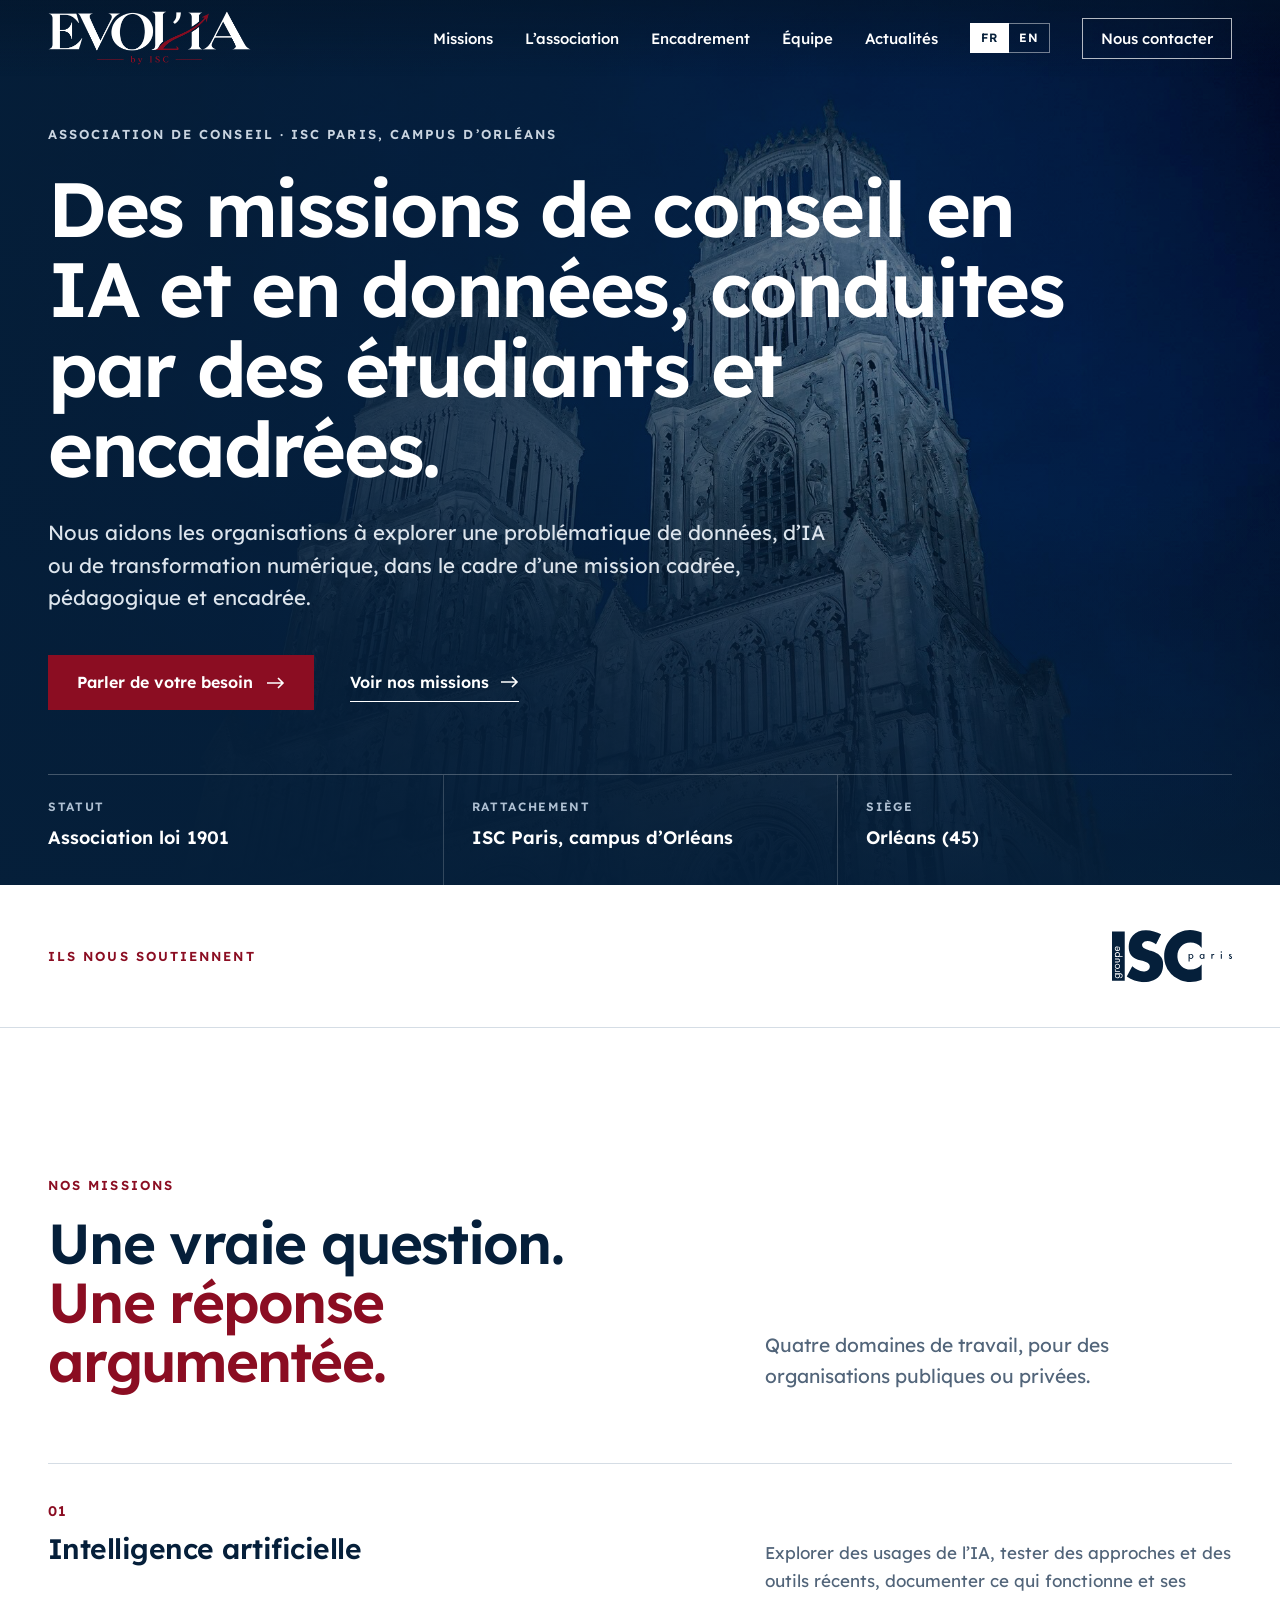
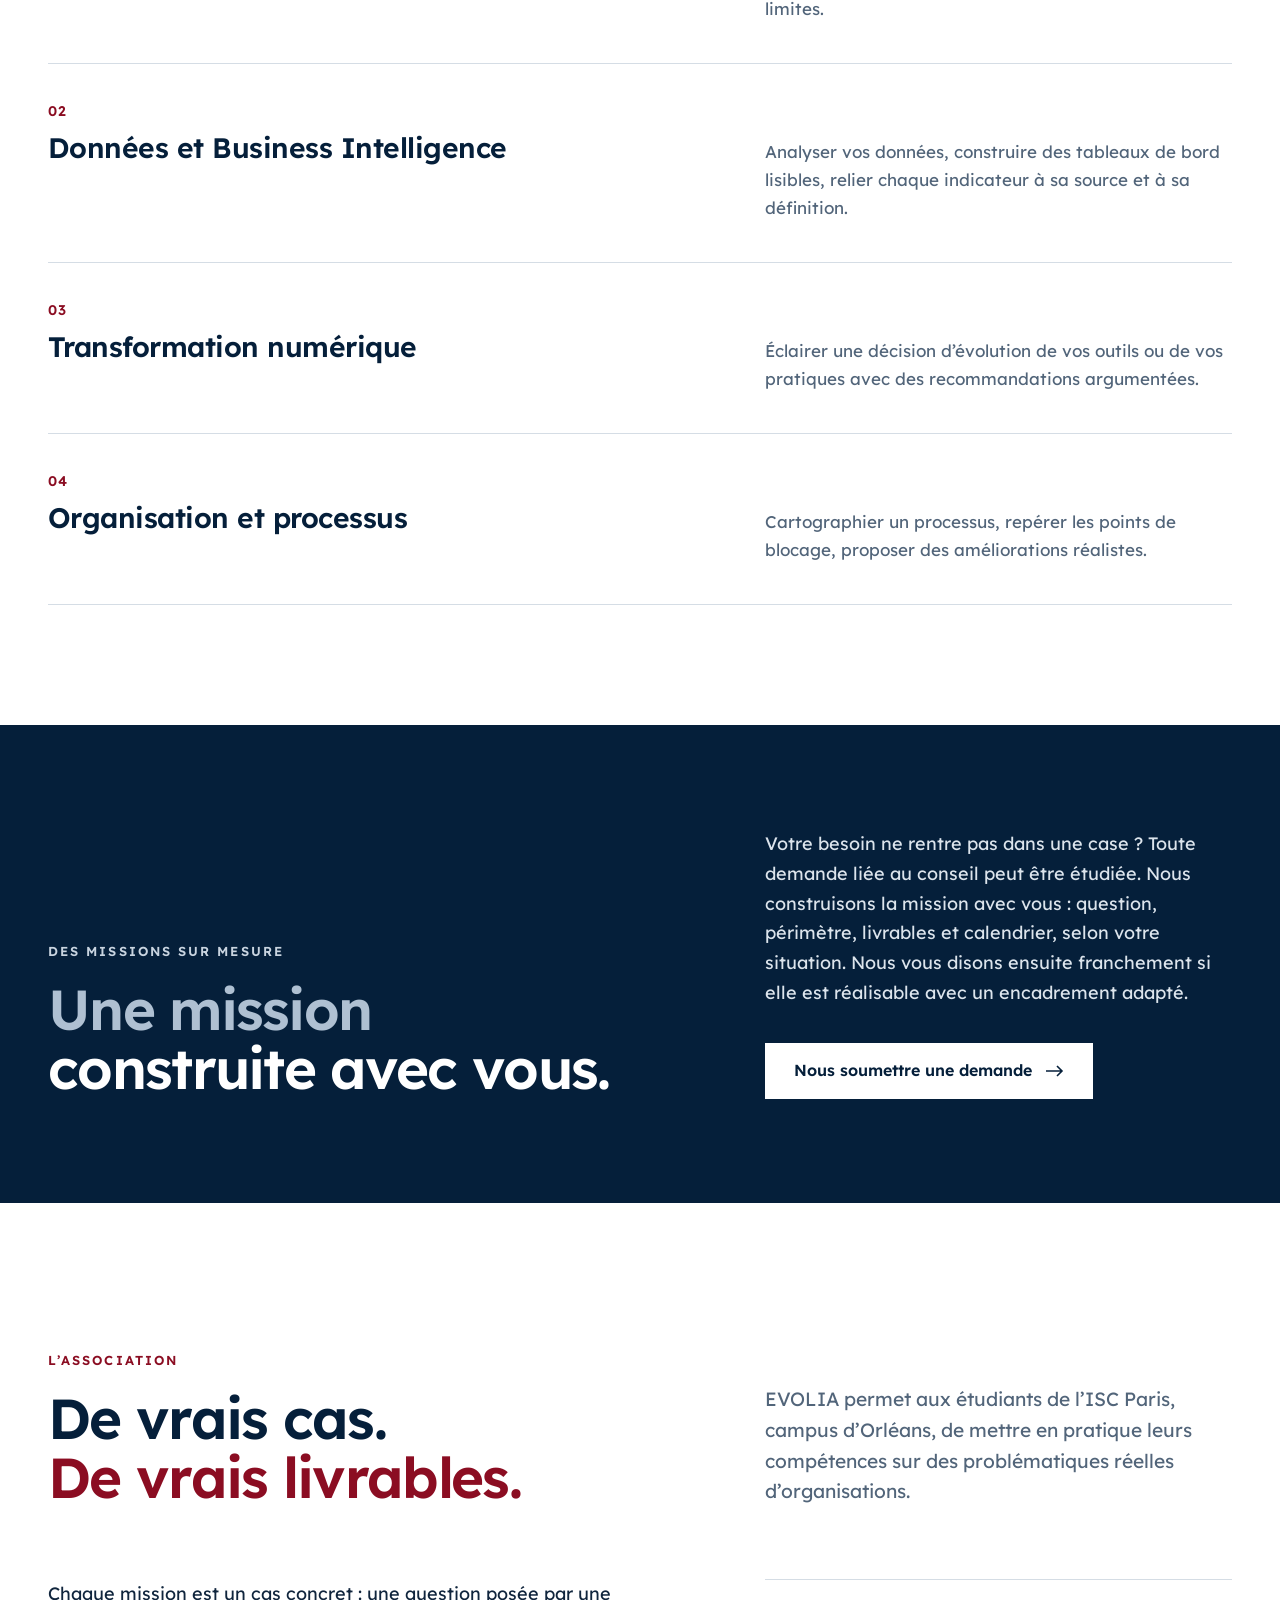
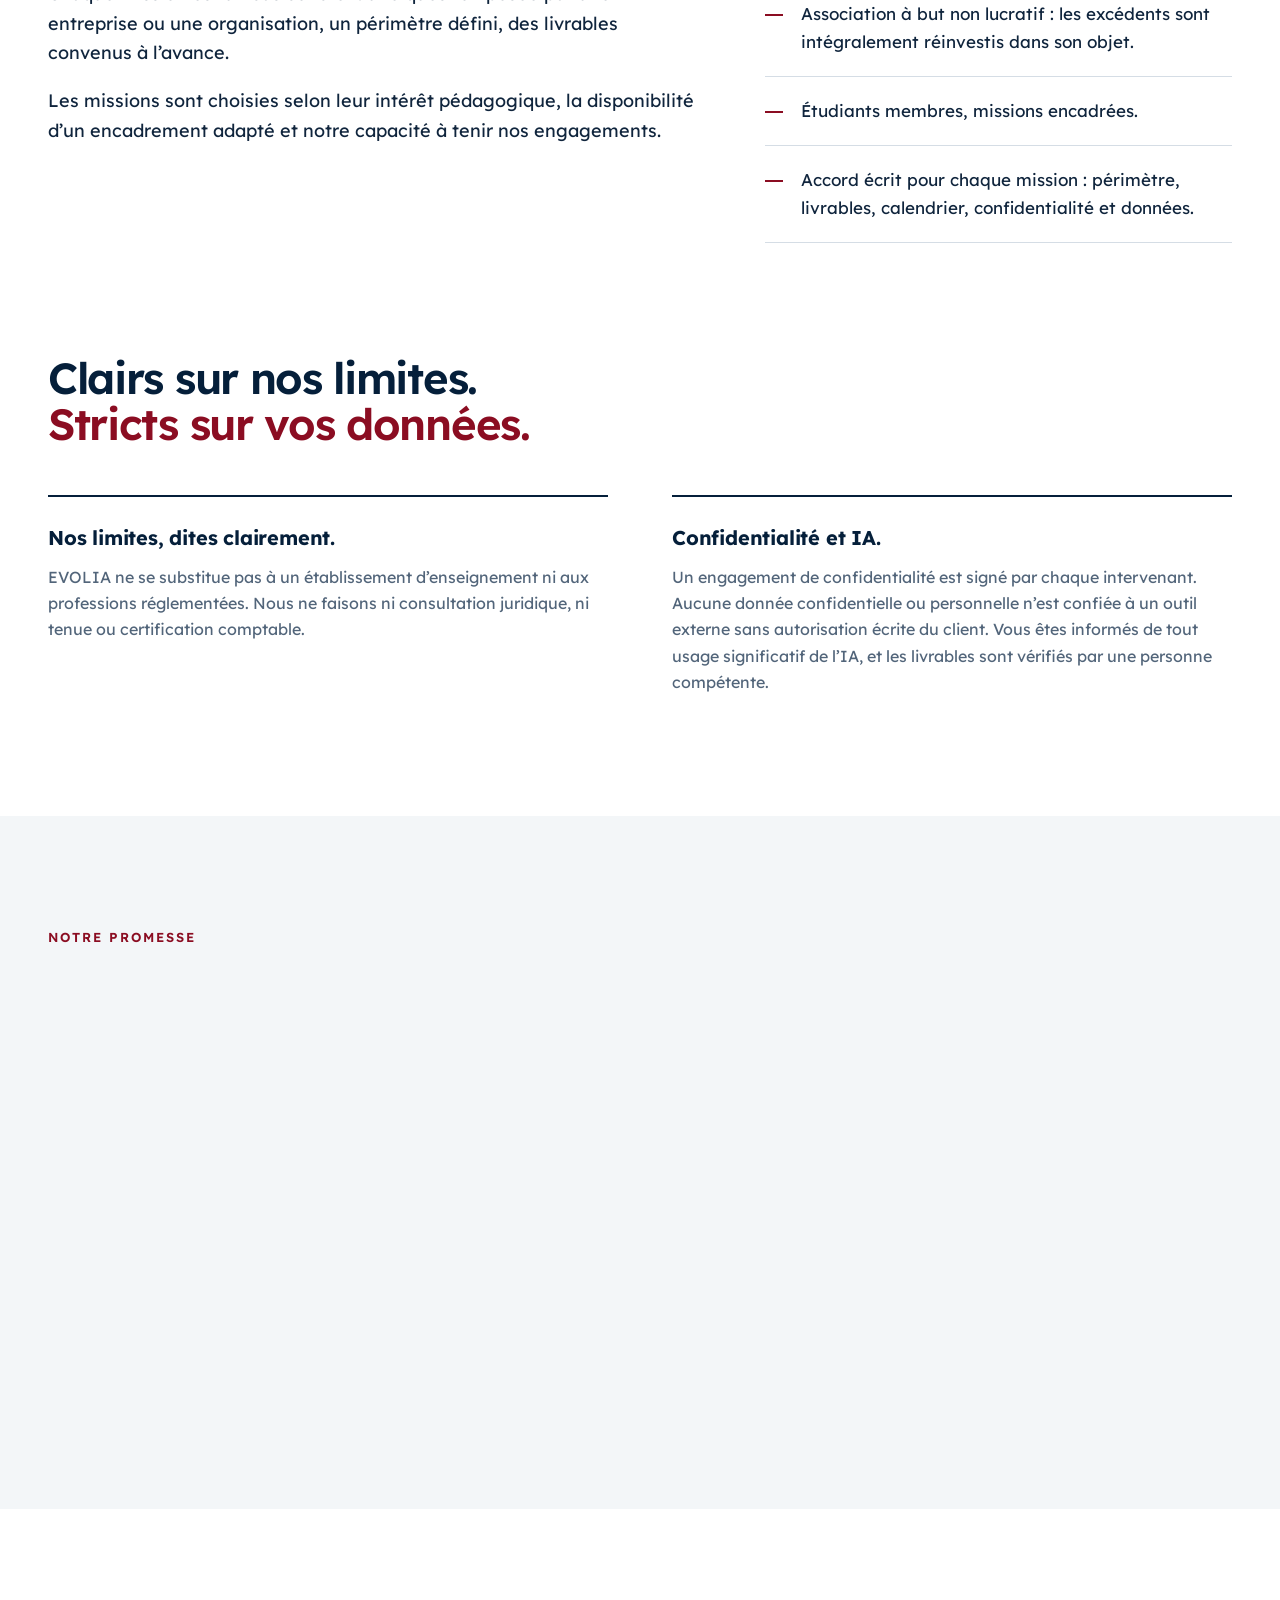
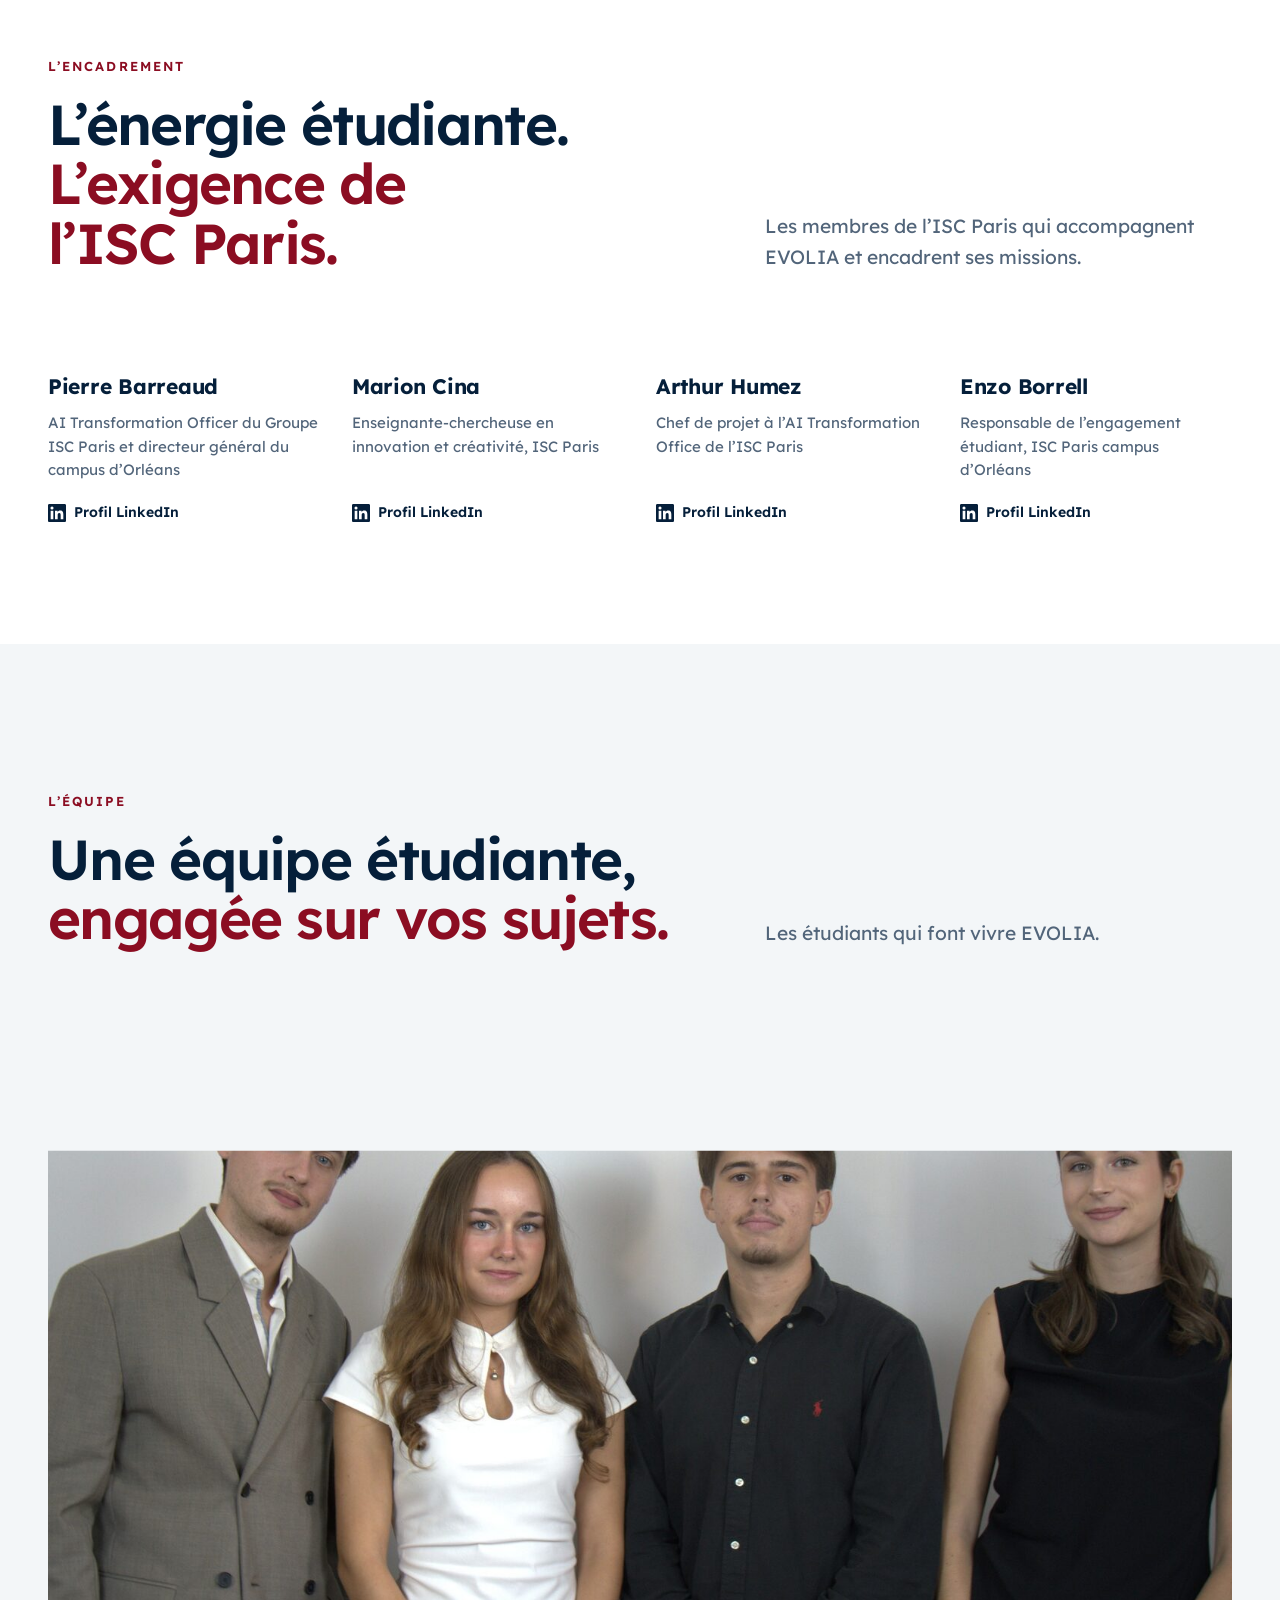
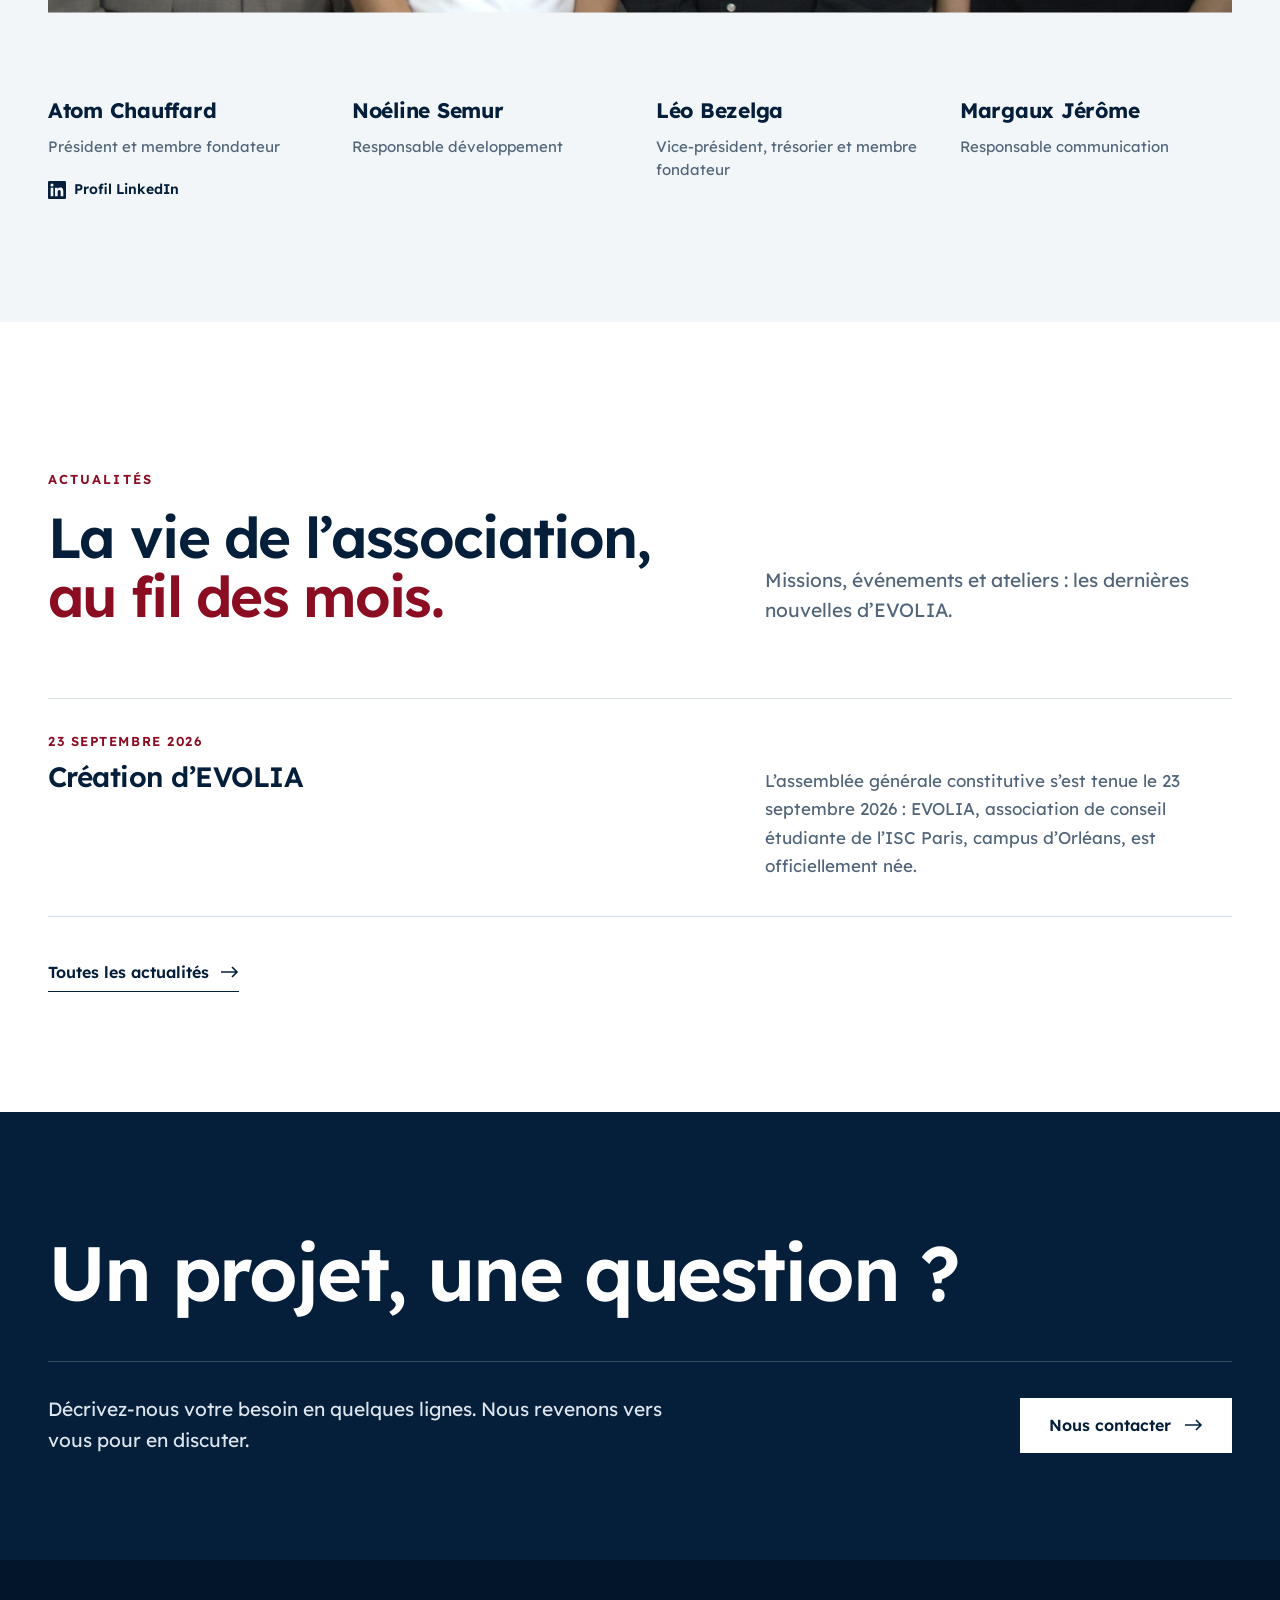
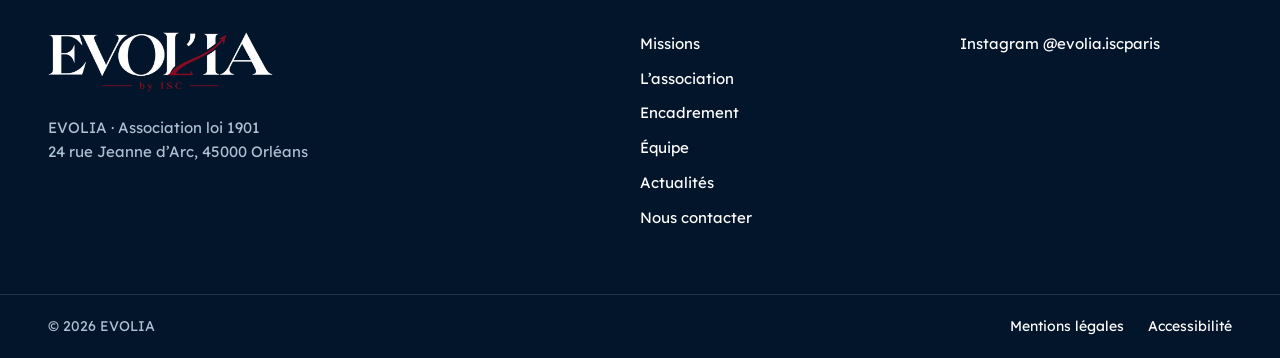
==== commit 31c5a1f2: "Accueil plus léger : photo fixe, moins d'espace, fluidité sur téléphone - Photo de la cathédrale fix" ====
--- a/index.html
+++ b/index.html
@@ -45,7 +45,6 @@
 
 <main id="contenu">
 <section class="hero" id="accueil">
- <button class="pause-anim" type="button" aria-pressed="false"><span class="vh"><span data-en="Pause the background animation">Mettre en pause l’animation de fond</span></span></button>
  <div class="wrap hero-corps">
   <p class="eyebrow"><span data-en="Consulting association · ISC Paris, Orléans campus">Association de conseil · ISC Paris, campus d’Orléans</span></p>
   <h1><span data-en="Consulting missions in AI and data, carried out by supervised students.">Des missions de conseil en IA et en données, conduites par des étudiants et encadrées.</span></h1>
@@ -256,7 +255,9 @@
  // En-tête transparent sur la photo d'accueil, bleu nuit dès qu'on fait défiler
  var h=document.querySelector('header.top');
  function etat(){h.classList.toggle('defile',window.scrollY>24)}
- etat();window.addEventListener('scroll',etat,{passive:true});
+ etat();
+ var surDefilement=[etat],attente=false;
+ window.addEventListener('scroll',function(){if(attente)return;attente=true;window.requestAnimationFrame(function(){attente=false;surDefilement.forEach(function(f){f()})})},{passive:true});
  // Apparition douce des blocs quand ils arrivent à l'écran ; les éléments d'une même liste se suivent
  if(document.documentElement.classList.contains('anim')){
   var blocs=document.querySelectorAll('.revele');
@@ -268,16 +269,6 @@
    var sortie=new IntersectionObserver(function(entrees){entrees.forEach(function(e){if(!e.isIntersecting)e.target.classList.remove('visible')})},{threshold:0});
    blocs.forEach(function(el){entree.observe(el);sortie.observe(el)});
   }else blocs.forEach(function(el){el.classList.add('visible')});
-  // Photo d'accueil qui défile plus lentement que la page, texte qui s'efface en douceur
-  var hero=document.querySelector('.hero'),attente=false;
-  function profondeur(){attente=false;var y=window.scrollY,hauteur=hero.offsetHeight;if(y>hauteur)return;hero.style.setProperty('--decalage',(y*.3).toFixed(1)+'px');hero.style.setProperty('--fondu',Math.min(1,Math.max(0,1-(y-hauteur*.4)/(hauteur*.5))).toFixed(3))}
-  window.addEventListener('scroll',function(){if(!attente){attente=true;window.requestAnimationFrame(profondeur)}},{passive:true});
-  if('IntersectionObserver' in window)new IntersectionObserver(function(e){hero.classList.toggle('hors-ecran',!e[0].isIntersecting)}).observe(hero);
-  // Bouton pause du zoom de la photo (choix mémorisé dans le navigateur)
-  var pause=document.querySelector('.pause-anim');
-  function appliquerPause(p){hero.classList.toggle('en-pause',p);pause.setAttribute('aria-pressed',String(p))}
-  try{appliquerPause(localStorage.getItem('evolia-pause')==='1')}catch(e){}
-  pause.addEventListener('click',function(){var p=pause.getAttribute('aria-pressed')!=='true';appliquerPause(p);try{localStorage.setItem('evolia-pause',p?'1':'0')}catch(e){}});
  }
  var b=document.querySelector('.burger'),n=document.getElementById('menu');
  b.addEventListener('click',function(){var o=n.classList.toggle('open');b.setAttribute('aria-expanded',o);h.classList.toggle('menu-ouvert',o)});
--- a/style.css
+++ b/style.css
@@ -55,10 +55,10 @@
 .lien-fleche.clair{color:var(--blanc)}
 
 /* accueil : grande photo de la cathédrale */
-.hero{position:relative;isolation:isolate;overflow:hidden;margin-top:-76px;min-height:640px;min-height:max(640px,min(100svh,900px));display:flex;flex-direction:column;justify-content:flex-end;color:var(--blanc);background:var(--nuit)}
-.hero::before{content:"";position:absolute;inset:0;z-index:-1;translate:0 var(--decalage,0px);background:linear-gradient(90deg,rgba(5,31,58,.95) 0%,rgba(5,31,58,.82) 40%,rgba(5,31,58,.32) 100%),linear-gradient(0deg,rgba(5,31,58,.92) 0%,rgba(5,31,58,0) 45%),url("assets/orleans-cathedrale.jpg") 75% 30%/cover no-repeat var(--nuit)}
+.hero{position:relative;isolation:isolate;overflow:hidden;margin-top:-76px;padding:0;display:flex;flex-direction:column;color:var(--blanc);background:var(--nuit)}
+.hero::before{content:"";position:absolute;inset:0;z-index:-1;background:linear-gradient(90deg,rgba(5,31,58,.95) 0%,rgba(5,31,58,.82) 40%,rgba(5,31,58,.32) 100%),linear-gradient(0deg,rgba(5,31,58,.92) 0%,rgba(5,31,58,0) 45%),url("assets/orleans-cathedrale.jpg") 75% 30%/cover no-repeat var(--nuit)}
 .hero>.wrap{width:100%}
-.hero-corps{padding-top:160px;padding-bottom:64px;translate:0 calc(var(--decalage,0px) * -.35);opacity:var(--fondu,1)}
+.hero-corps{padding-top:124px;padding-bottom:64px}
 .eyebrow{font-size:13px;font-weight:600;letter-spacing:.16em;text-transform:uppercase;color:#C9D4E0;margin:0 0 24px}
 .hero h1{font-size:clamp(40px,6vw,80px);line-height:1.04;letter-spacing:-.03em;font-weight:600;margin:0 0 28px;max-width:14em}
 .hero .lead{font-size:clamp(18px,1.6vw,21px);line-height:1.6;color:#DCE4EC;max-width:38em;margin:0 0 40px}
@@ -191,13 +191,6 @@
 .carte{margin:40px 0 0}
 .carte iframe{display:block;width:100%;height:260px;border:1px solid var(--ligne)}
 .carte figcaption{margin-top:8px;font-size:13px;color:var(--ardoise)}
-/* bouton pause du zoom de la photo d'accueil (visible seulement si les animations sont actives) */
-.pause-anim{display:none;position:absolute;z-index:2;top:96px;right:var(--marge);width:36px;height:36px;padding:0;border:1px solid rgba(255,255,255,.55);border-radius:50%;background:rgba(5,31,58,.35);cursor:pointer}
-.anim .pause-anim{display:block}
-.pause-anim::before{content:"";position:absolute;inset:0;margin:auto;width:10px;height:12px;border-left:3px solid var(--blanc);border-right:3px solid var(--blanc);box-sizing:border-box}
-.pause-anim[aria-pressed="true"]::before{width:0;height:0;border:0;border-left:11px solid var(--blanc);border-top:7px solid transparent;border-bottom:7px solid transparent;margin-left:13px}
-.pause-anim:hover{background:rgba(5,31,58,.6)}
-.anim .hero.en-pause::before{animation-play-state:paused}
 /* pages simples : contact et mentions légales */
 .page-simple main section{padding:96px 0 120px}
 .titre-page,.legal h1{font-size:clamp(40px,5vw,64px);line-height:1.06;letter-spacing:-.03em;font-weight:600;color:var(--nuit);margin:0 0 20px}
@@ -235,12 +228,7 @@
 
 /* animations sobres */
 @keyframes monte{from{opacity:0;transform:translateY(48px)}to{opacity:1;transform:none}}
-@keyframes recadre{from{transform:scale(1.18)}to{transform:none}}
-@keyframes respire{from{transform:none}to{transform:scale(1.07)}}
 @keyframes rideau{from{clip-path:inset(100% 0 0 0);transform:translateY(60px)}to{clip-path:inset(-20% -5% -20% -5%);transform:none}}
-/* entrée de la photo d'accueil, puis zoom très lent et continu */
-.anim .hero::before{animation:recadre 3.4s cubic-bezier(.16,1,.3,1) both,respire 26s ease-in-out 3.4s infinite alternate}
-.anim .hero.hors-ecran::before{animation-play-state:paused}
 .anim .hero-corps>*,.anim .faits{animation:monte 1.2s cubic-bezier(.16,1,.3,1) both}
 .anim .hero-corps>:nth-child(1){animation-delay:.2s}
 .anim .hero h1{animation:none}
@@ -266,6 +254,18 @@
 .anim .photo.revele img{transform:scale(1.15);transition:transform 2s cubic-bezier(.16,1,.3,1)}
 .anim .photo.revele.visible img{transform:none}
 @media print{.anim .revele,.anim .revele .fort,.anim .manifeste-mots span{opacity:1;transform:none;clip-path:none}}
+/* téléphone et tablette : uniquement des fondus et de légers glissements, que la puce graphique gère seule ;
+   ni zoom continu, ni effet rideau (redessin complet à chaque image), apparitions plus courtes */
+@media (max-width:860px),(hover:none){
+ .anim .hero h1>span{animation:monte .9s cubic-bezier(.16,1,.3,1) .3s both}
+ .anim .hero-corps>*,.anim .faits{animation-duration:.9s}
+ .anim .revele{transform:translateY(24px);transition-duration:.7s;transition-delay:calc(var(--i,0) * 70ms)}
+ .anim .manifeste-mots.revele span{clip-path:none;transform:translateY(.2em);transition:opacity .8s ease-out,transform .8s cubic-bezier(.16,1,.3,1)}
+ .anim .manifeste-mots.revele.visible span{clip-path:none}
+ .anim .photo.revele,.anim .photo.revele.visible{clip-path:none}
+ .anim .photo.revele img{transform:none;transition:none}
+ .anim .revele .accroche .fort,.anim .accroche.revele .fort{transition-duration:.7s;transition-delay:.2s}
+}
 
 /* écrans moyens et mobiles */
 @media (max-width:1000px){
@@ -286,9 +286,8 @@
 }
 @media (max-width:860px){
  section{padding:80px 0}
- .hero{min-height:0}
  .hero::before{background:linear-gradient(180deg,rgba(5,31,58,.55) 0%,rgba(5,31,58,.88) 55%,rgba(5,31,58,.97) 100%),url("assets/orleans-cathedrale-mobile.jpg") 62% top/cover no-repeat var(--nuit)}
- .hero-corps{padding-top:136px;padding-bottom:48px}
+ .hero-corps{padding-top:112px;padding-bottom:48px}
  .faits{grid-template-columns:1fr}
  .faits div,.faits div+div{padding:16px 0;border-left:0}
  .faits div+div{border-top:1px solid rgba(255,255,255,.18)}
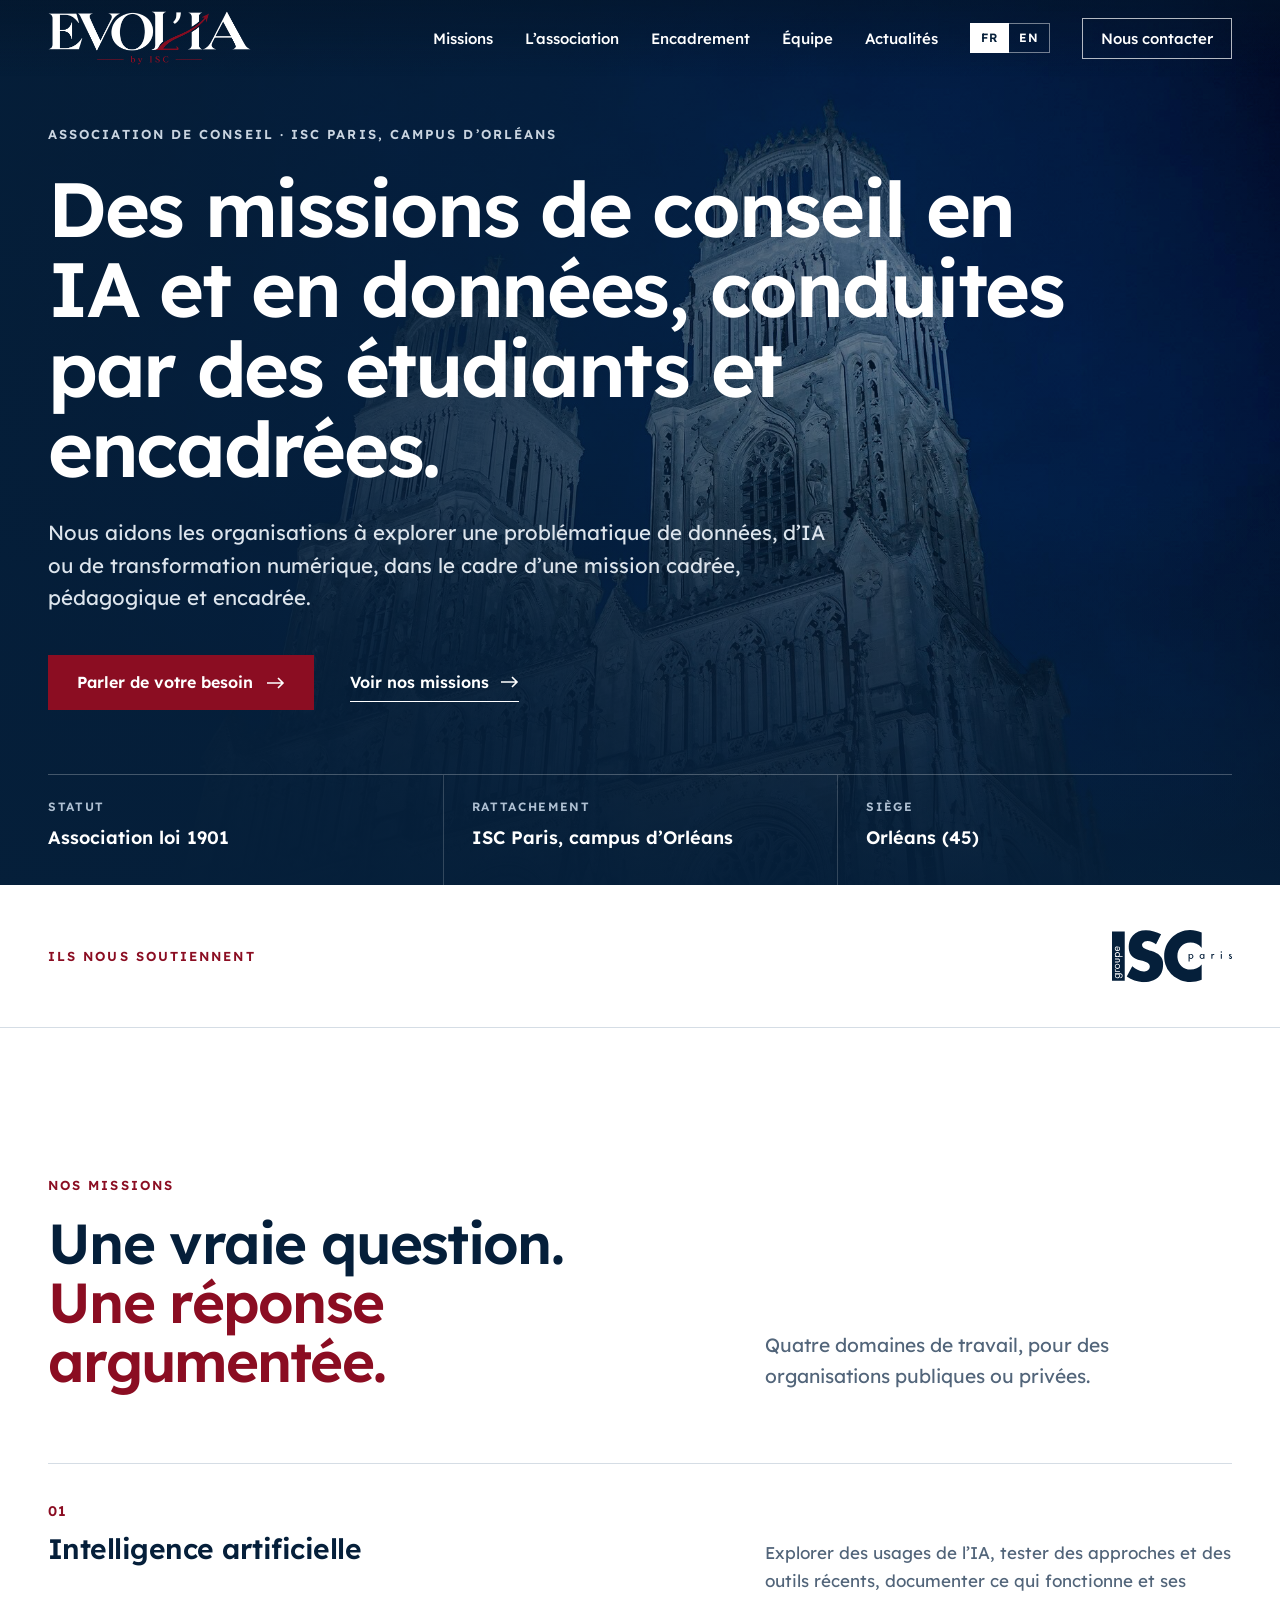
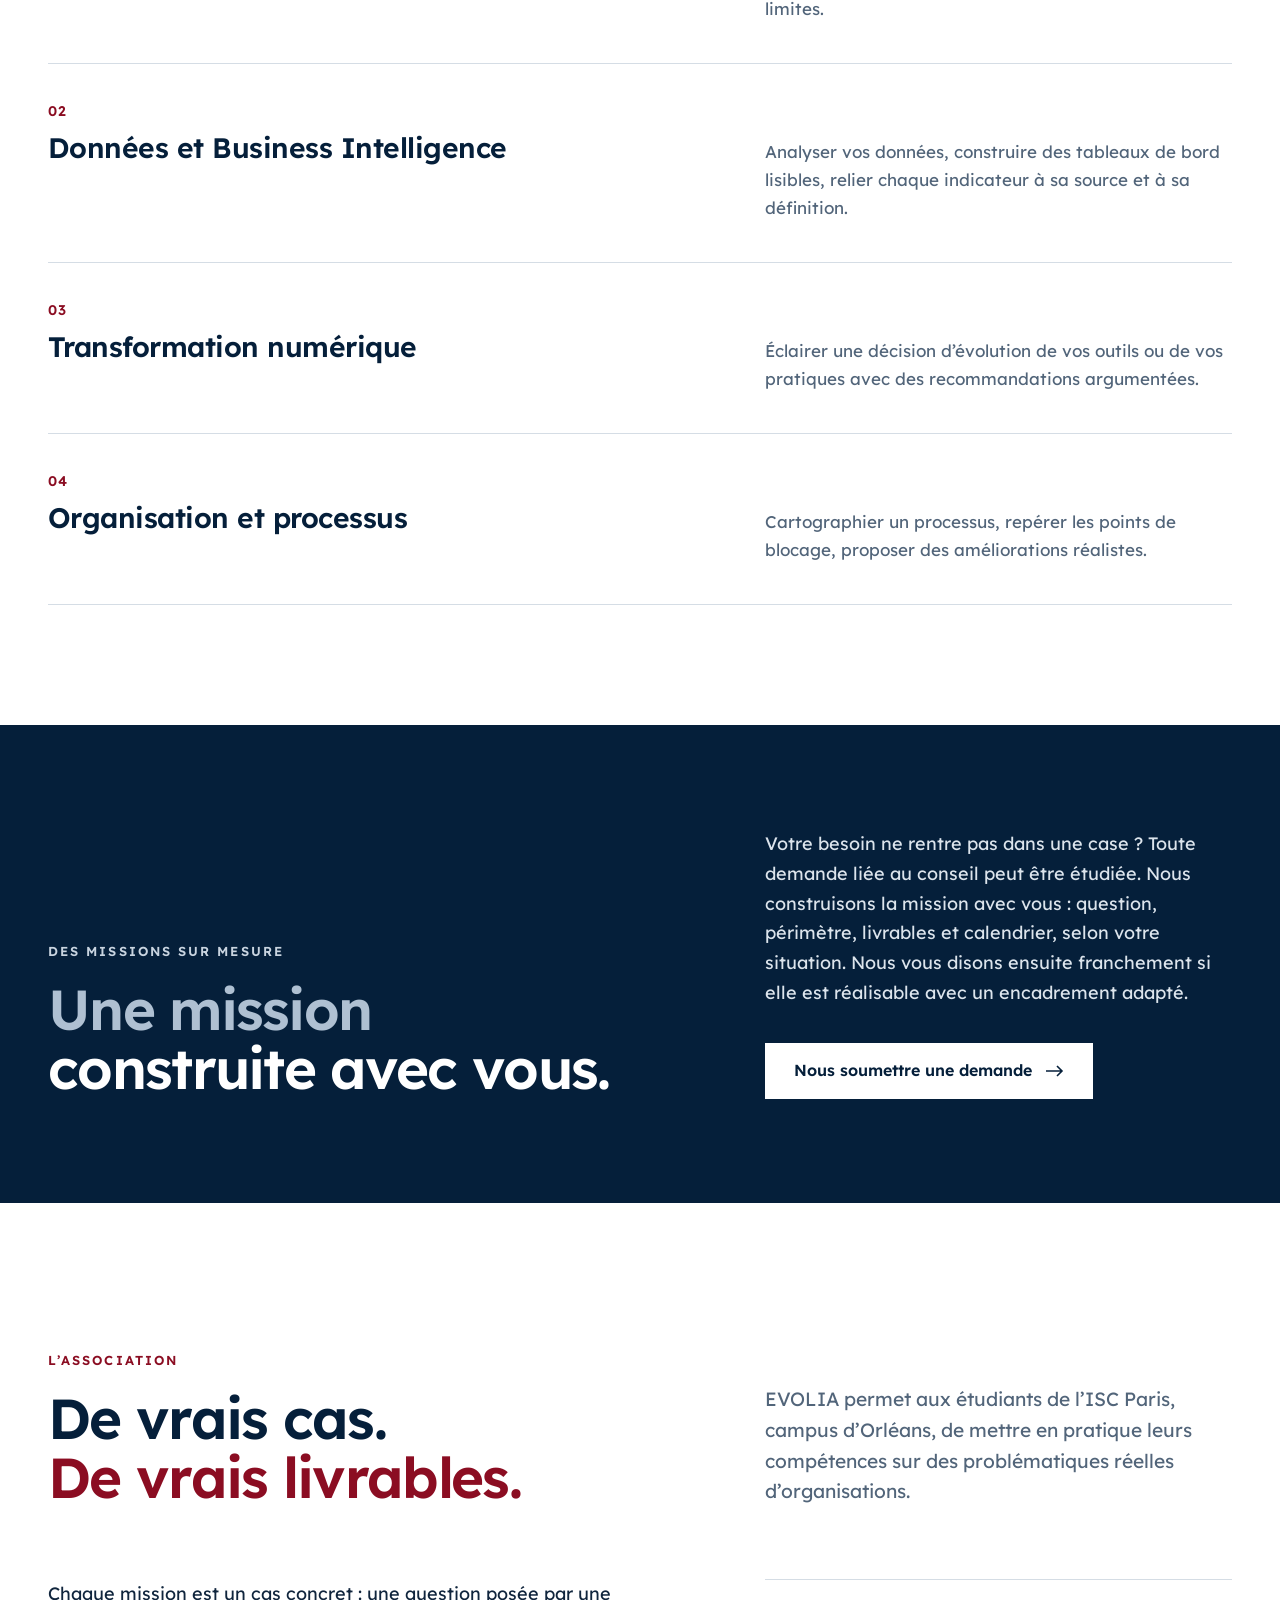
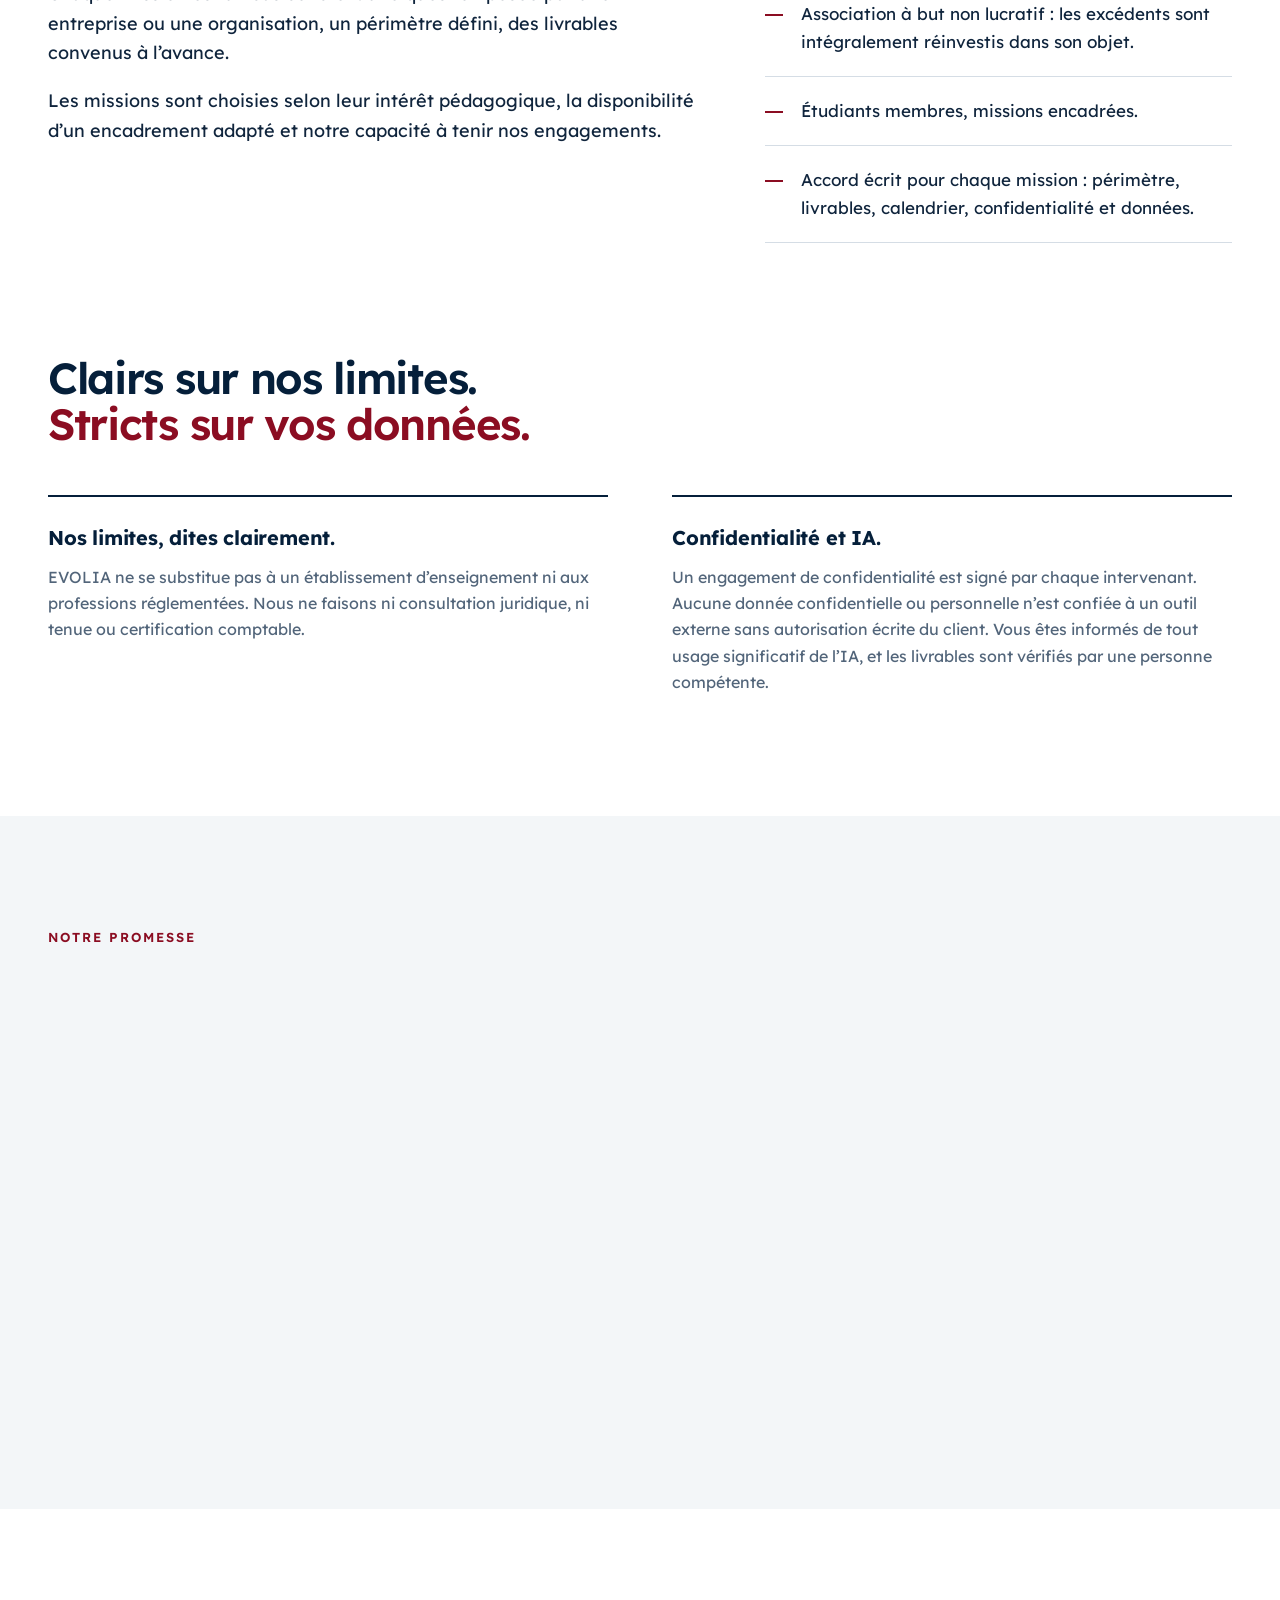
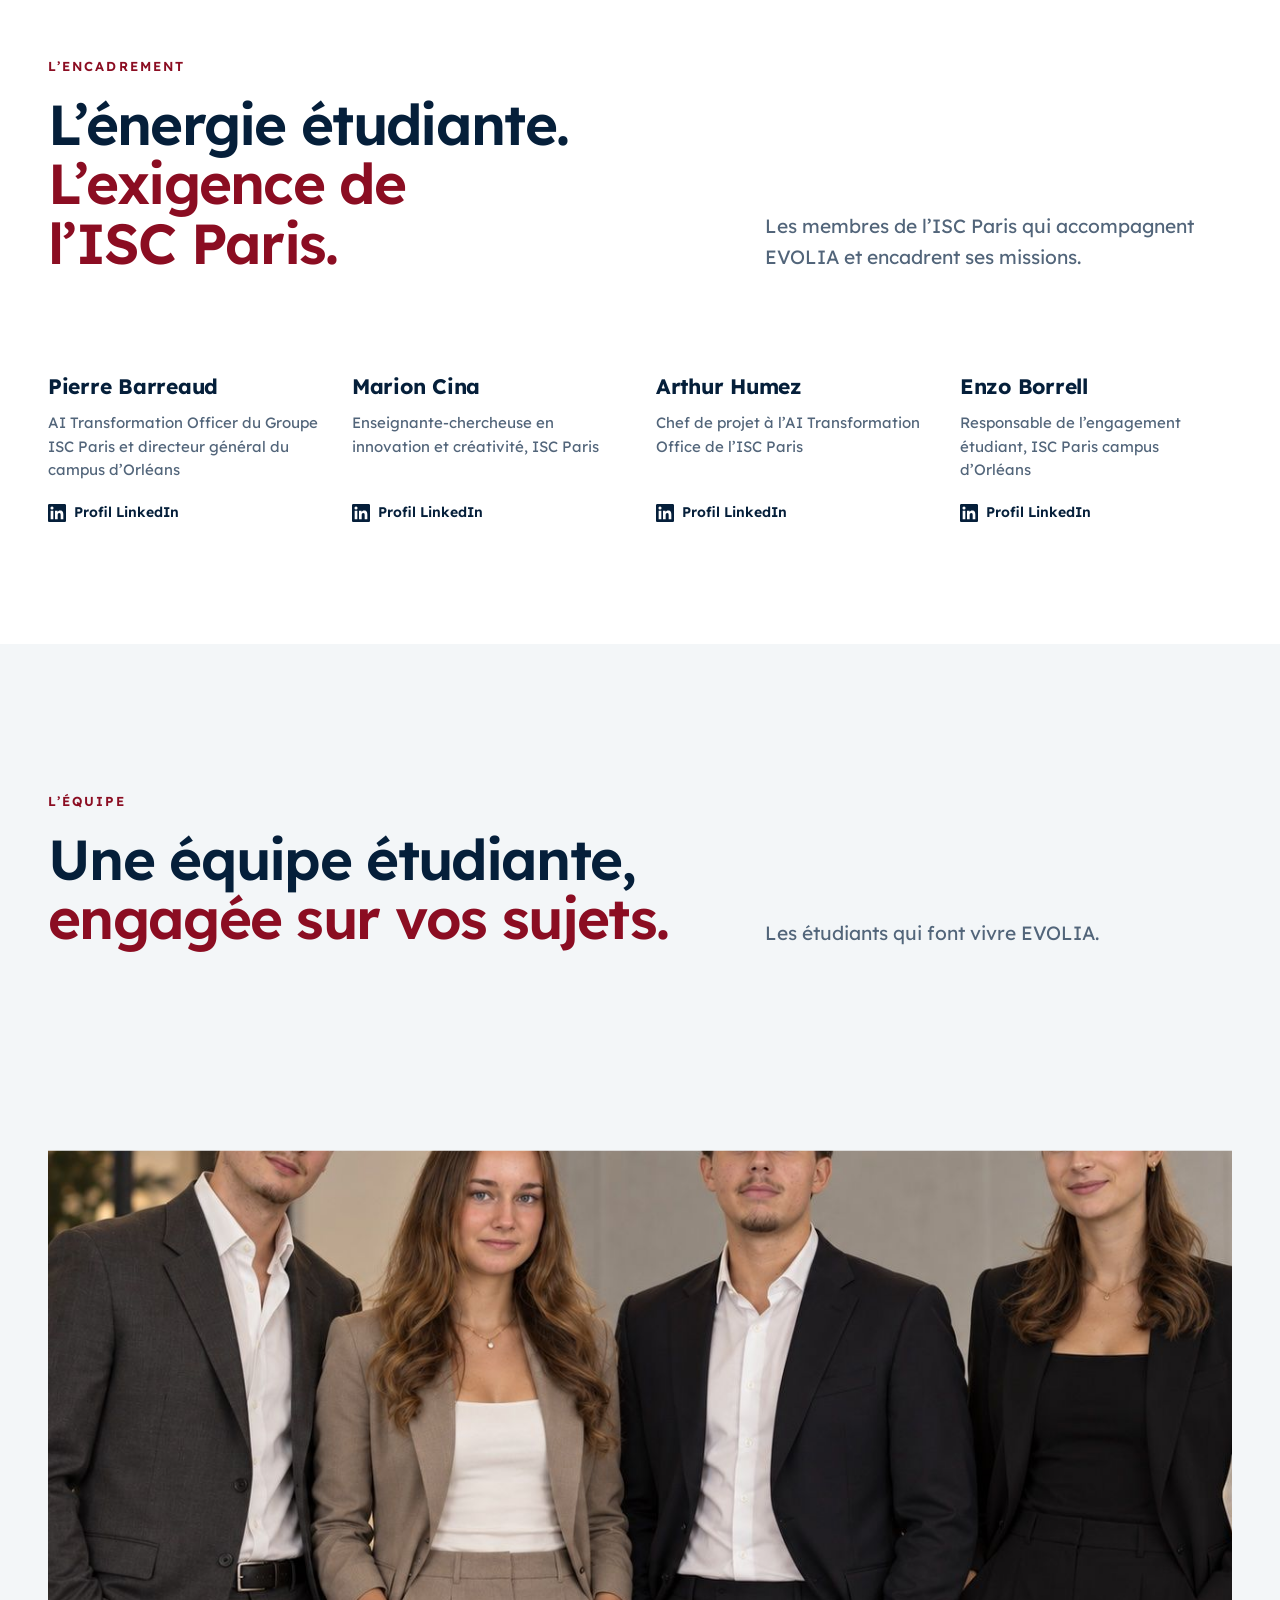
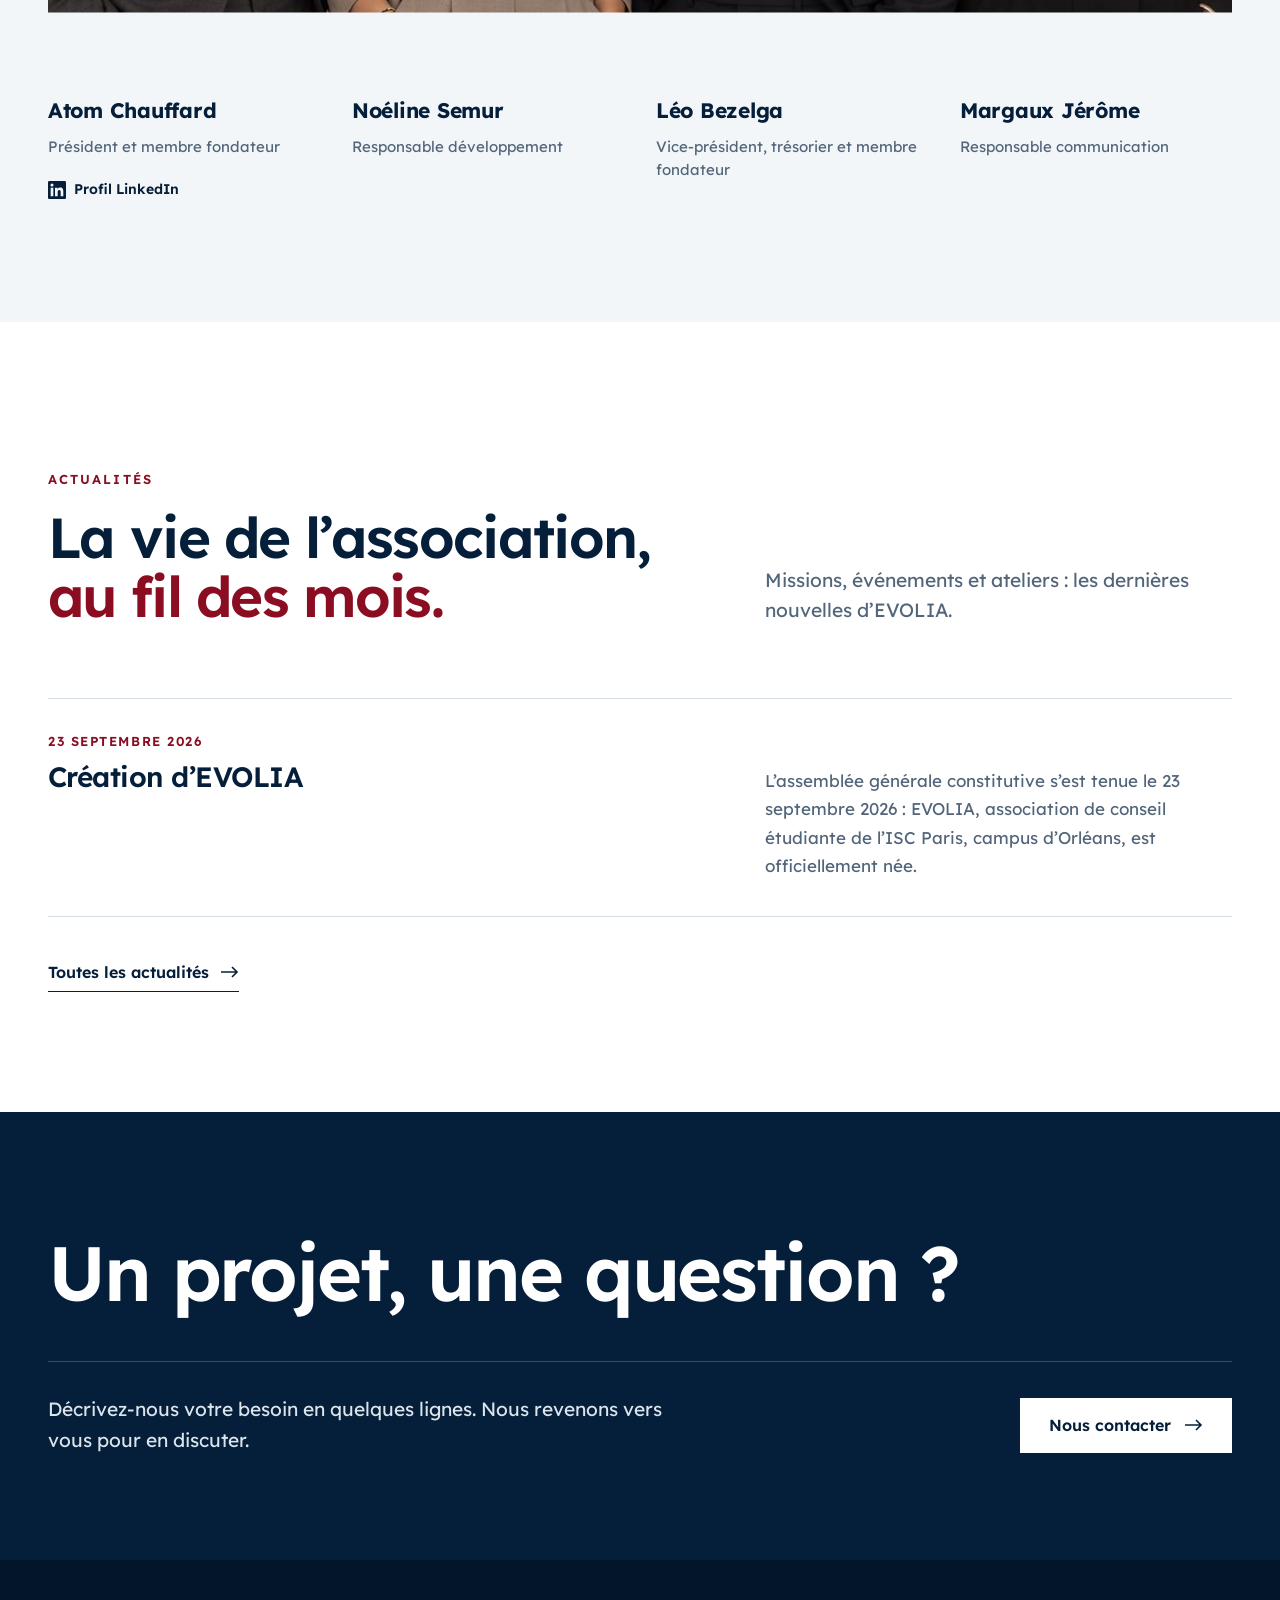
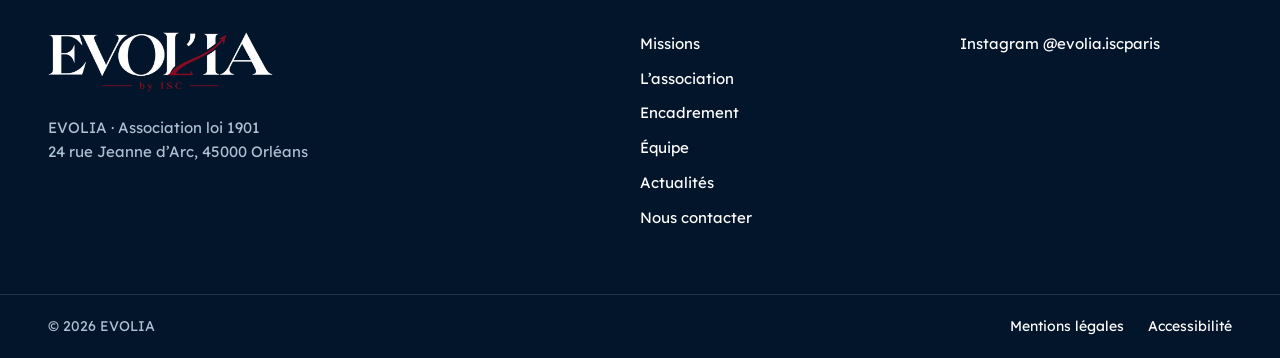
==== commit 1b842493: "Nouvelle photo de l'équipe - Photo en tenue professionnelle (assets/equipe-evolia-2026.jpg, 1448 x 1" ====
--- a/index.html
+++ b/index.html
@@ -165,7 +165,7 @@
    </div>
    <p class="intro"><span data-en="The students who run EVOLIA.">Les étudiants qui font vivre EVOLIA.</span></p>
   </div>
-  <figure class="photo revele"><img src="assets/equipe-evolia.jpg" width="1800" height="1202" loading="lazy" decoding="async" alt="Les quatre membres de l’équipe EVOLIA posant côte à côte devant un mur clair" data-alt-en="The four members of the EVOLIA team standing side by side in front of a light wall"></figure>
+  <figure class="photo revele"><img src="assets/equipe-evolia-2026.jpg" width="1448" height="1086" loading="lazy" decoding="async" alt="Les quatre membres de l’équipe EVOLIA, en tenue professionnelle, posant côte à côte dans un hall lumineux" data-alt-en="The four members of the EVOLIA team, in business attire, standing side by side in a bright lobby"></figure>
   <ul class="personnes">
    <li class="revele"><h3>Atom Chauffard</h3><p><span data-en="President and founding member">Président et membre fondateur</span></p><a class="lien-in" href="https://www.linkedin.com/in/atom-chauffard-b7aaa935b/" target="_blank" rel="noopener"><svg viewBox="0 0 24 24" aria-hidden="true" focusable="false"><path fill="currentColor" d="M20.447 20.452h-3.554v-5.569c0-1.328-.027-3.037-1.852-3.037-1.853 0-2.136 1.445-2.136 2.939v5.667H9.351V9h3.414v1.561h.046c.477-.9 1.637-1.85 3.37-1.85 3.601 0 4.267 2.37 4.267 5.455v6.286zM5.337 7.433a2.062 2.062 0 0 1-2.063-2.065 2.064 2.064 0 1 1 2.063 2.065zm1.782 13.019H3.555V9h3.564v11.452zM22.225 0H1.771C.792 0 0 .774 0 1.729v20.542C0 23.227.792 24 1.771 24h20.451C23.2 24 24 23.227 24 22.271V1.729C24 .774 23.2 0 22.222 0h.003z"/></svg><span data-en="LinkedIn profile">Profil LinkedIn</span><span class="vh" data-en=" (opens in a new tab)"> (nouvel onglet)</span></a></li>
    <li class="revele"><h3>Noéline Semur</h3><p><span data-en="Head of development">Responsable développement</span></p></li>
